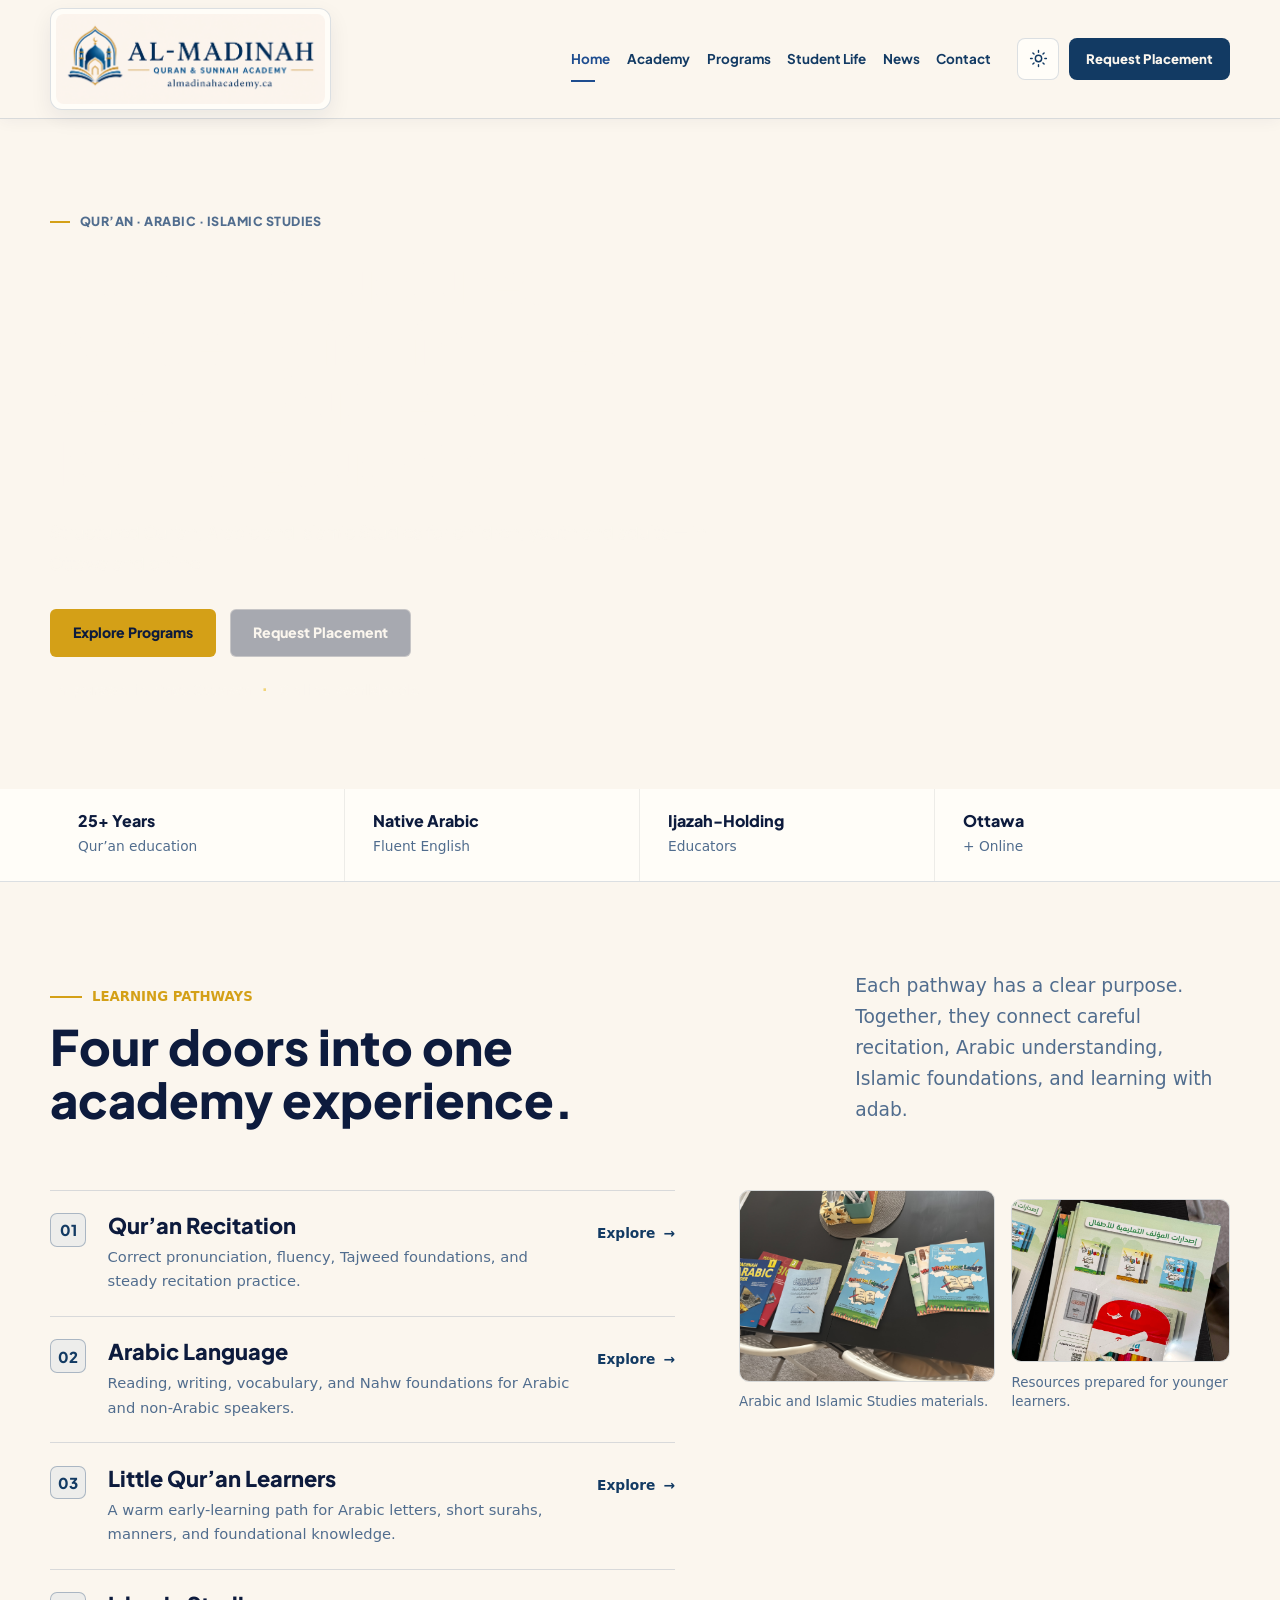
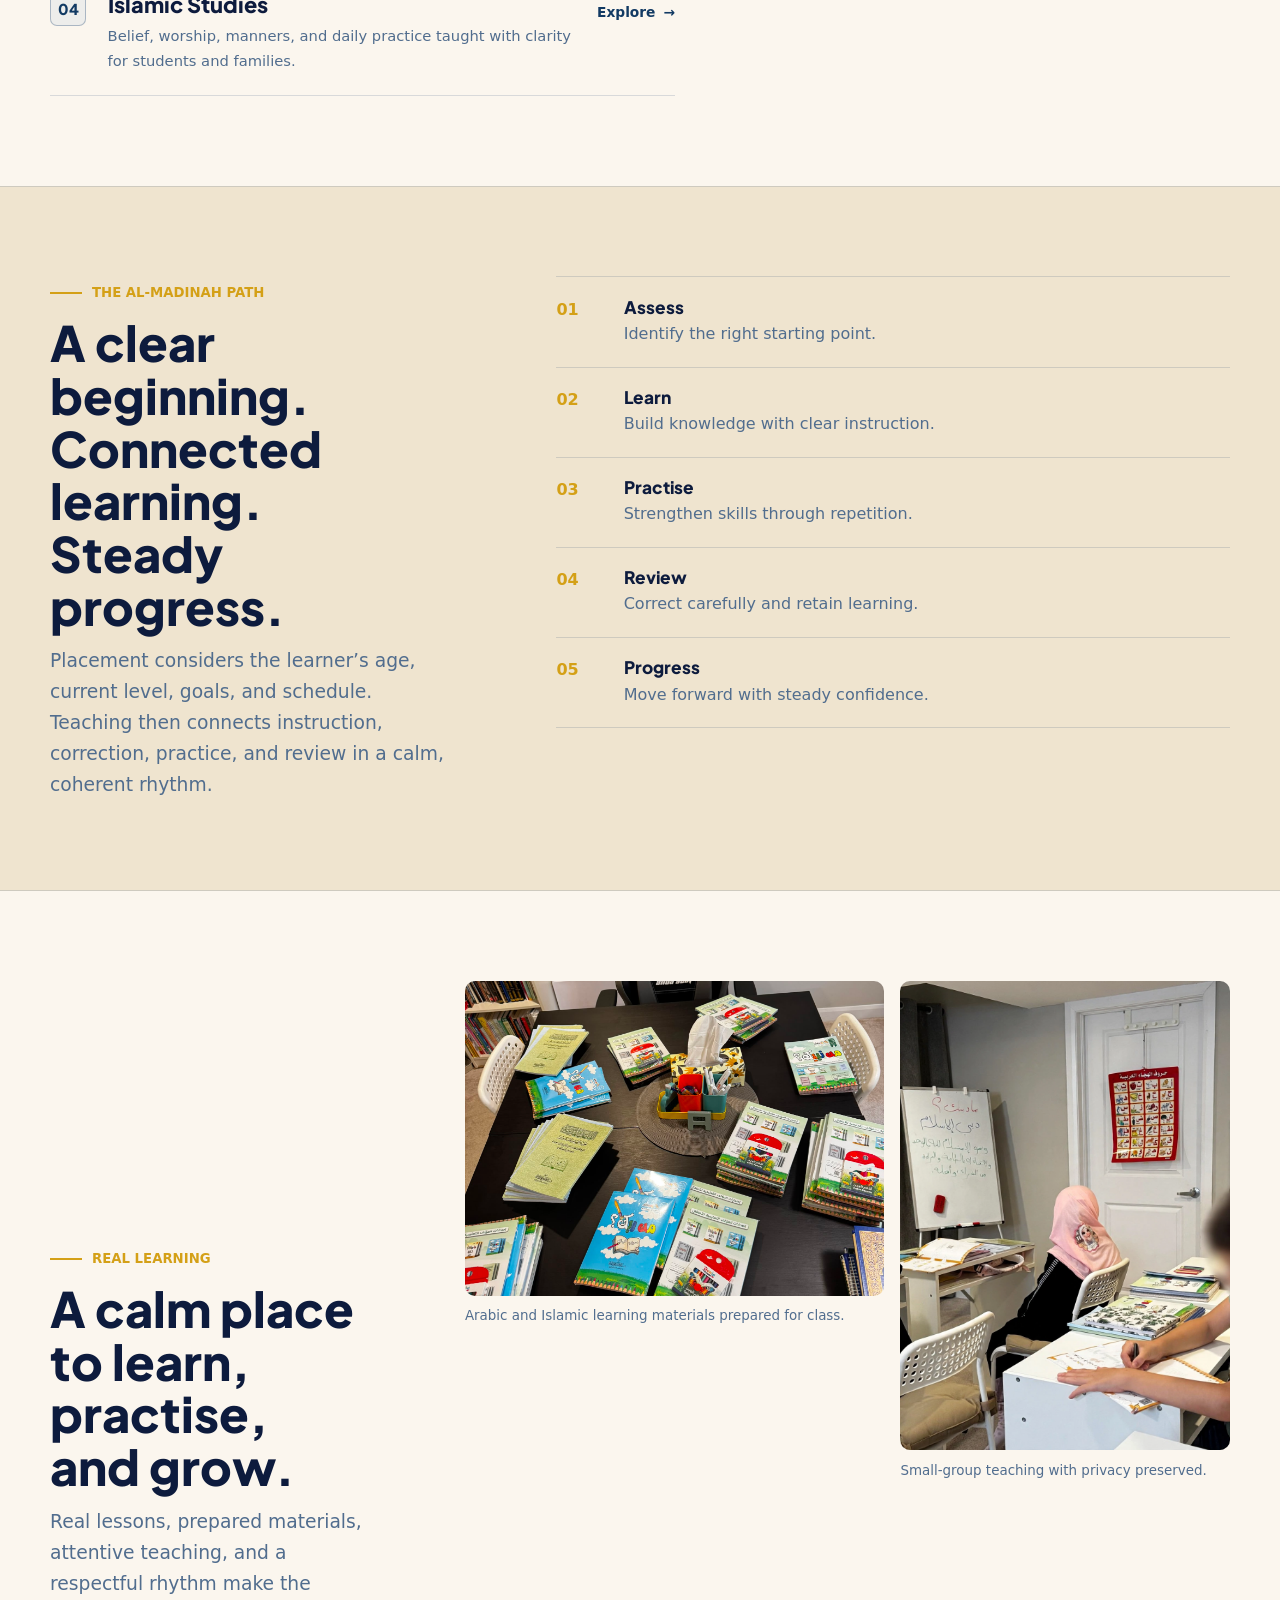
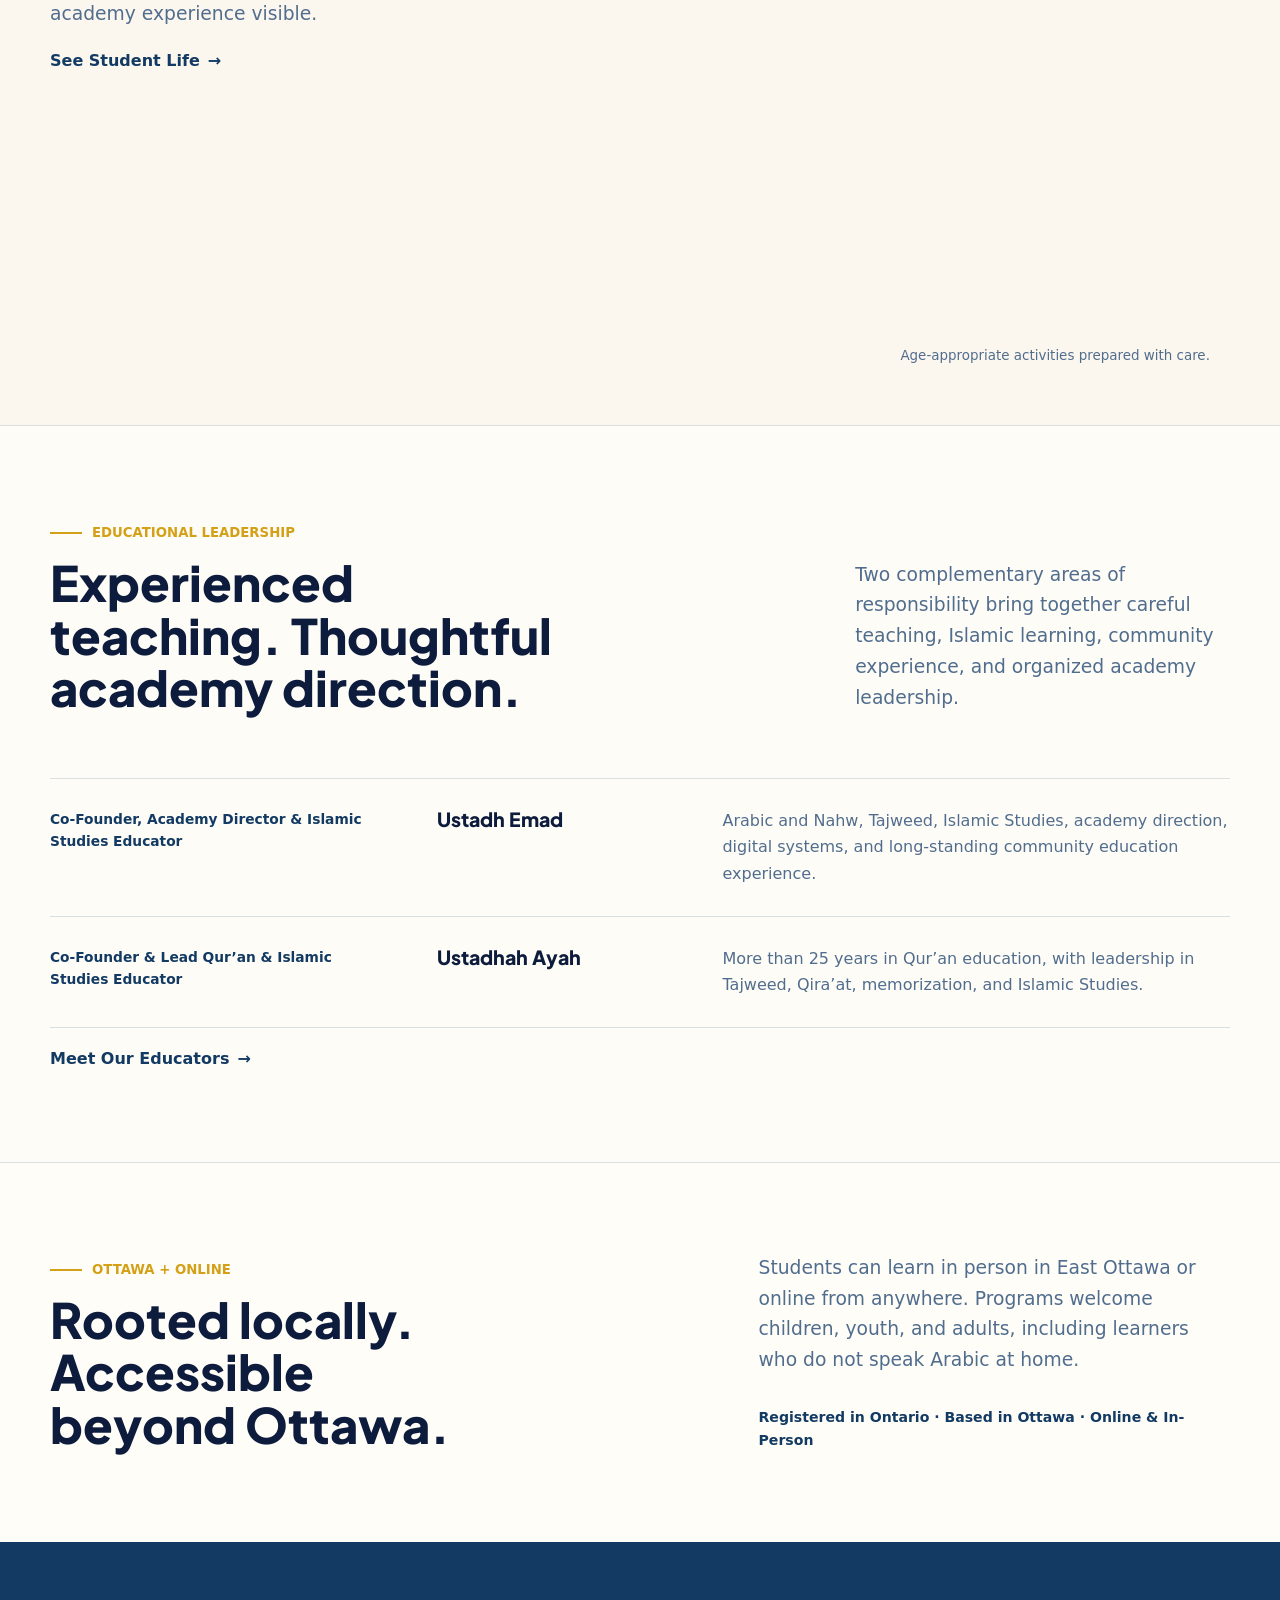
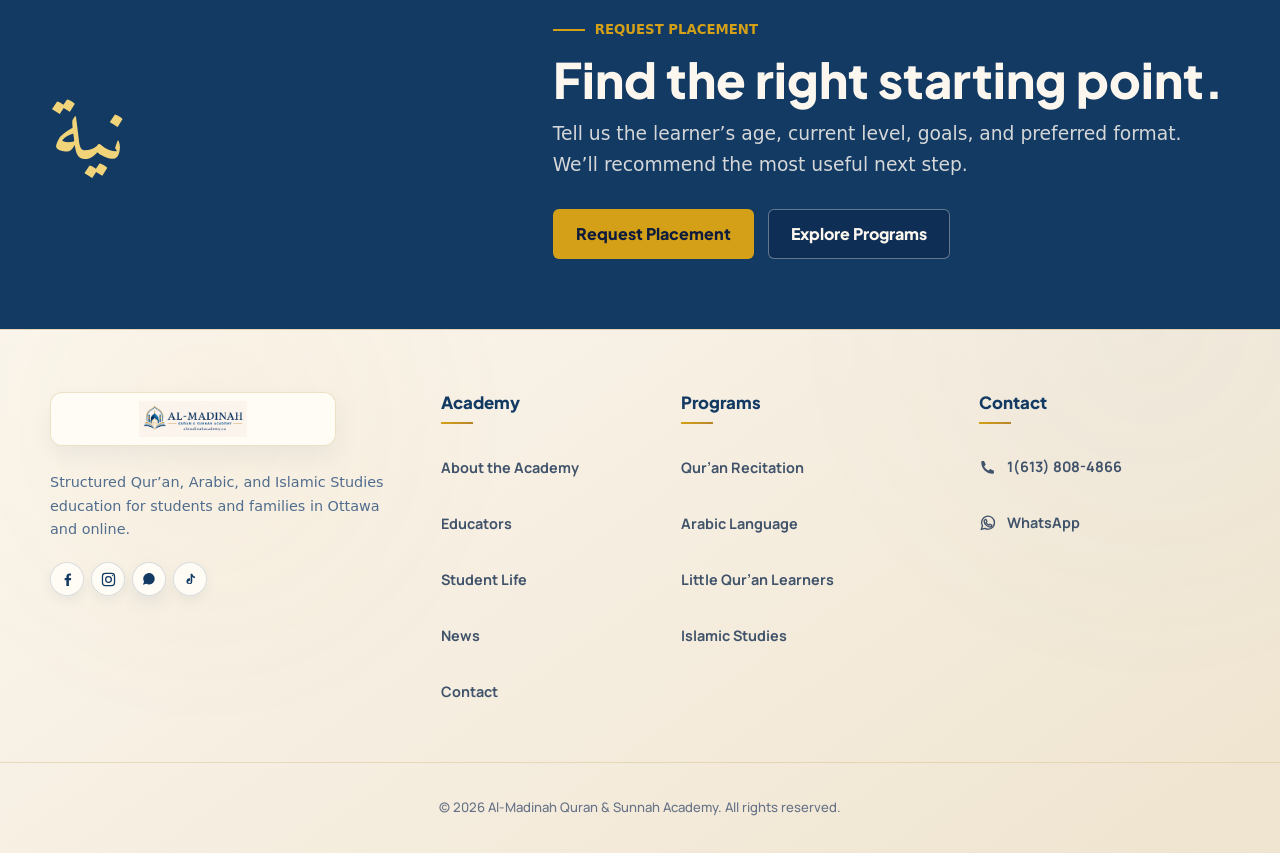
==== index.html @ cfcc38e6 "Restore live footer style with V4 content" ====
<!doctype html>
<html lang="en">
<head>
  <meta charset="UTF-8">
  <meta name="viewport" content="width=device-width, initial-scale=1.0">
  <title>Al-Madinah Quran and Sunnah Academy | Quran, Arabic &amp; Islamic Studies</title>
  <meta name="description" content="Structured Qur’an, Arabic, and Islamic Studies for children, youth, and adults in Ottawa and online.">
  <link rel="icon" type="image/png" href="assets/logos/favicon.png">
  <link rel="preconnect" href="https://fonts.googleapis.com">
  <link rel="preconnect" href="https://fonts.gstatic.com" crossorigin>
  <link href="https://fonts.googleapis.com/css2?family=Amiri:wght@400;700&amp;family=Manrope:wght@400;500;600;700;800&amp;family=Plus+Jakarta+Sans:wght@500;600;700;800&amp;display=swap" rel="stylesheet">
  <script src="assets/js/theme-init.js"></script>
  <link rel="stylesheet" href="assets/css/style.css">
  <link rel="stylesheet" href="assets/css/v4.css?v=20260912-2">
</head>
<body class="hybrid-v4 home-v4" data-page="home">
  <a class="skip-link" href="#main-content">Skip to content</a>
  <div id="site-header" data-include="partials/header.html"></div>
  <main id="main-content" tabindex="-1">
    <section class="hero v4-hero" style="--hero-image: url('../images/v4/homepage/students-in-class.jpeg')" aria-labelledby="home-title">
      <div class="container hero-content">
        <p class="eyebrow">Qur’an · Arabic · Islamic Studies</p>
        <h1 id="home-title">A calm, structured academy for families seeking authentic Islamic education.</h1>
        <p class="lead">Structured Qur’an, Arabic and Islamic Studies for children, youth and adults — in Ottawa and online.</p>
        <div class="button-row"><a class="btn btn-gold" href="programs.html">Explore Programs</a><a class="btn btn-hero-secondary" href="contact.html">Request Placement</a></div>
        <p class="hero-location">In-person in East Ottawa <span aria-hidden="true">·</span> Online worldwide</p>
      </div>
    </section>

    <section class="signal-strip v4-credibility" aria-label="Academy experience and access">
      <div class="container signal-grid">
        <div class="signal-item"><strong>25+ Years</strong><span>Qur’an education</span></div>
        <div class="signal-item"><strong>Native Arabic</strong><span>Fluent English</span></div>
        <div class="signal-item"><strong>Ijazah-Holding</strong><span>Educators</span></div>
        <div class="signal-item"><strong>Ottawa</strong><span>+ Online</span></div>
      </div>
    </section>

    <section class="section v4-programs" aria-labelledby="programs-title">
      <div class="container">
        <div class="v4-heading-split"><div><p class="eyebrow">Learning Pathways</p><h2 id="programs-title">Four doors into one academy experience.</h2></div><p class="lead">Each pathway has a clear purpose. Together, they connect careful recitation, Arabic understanding, Islamic foundations, and learning with adab.</p></div>
        <div class="v4-program-layout">
          <ol class="v4-program-list">
            <li><span class="v4-index">01</span><div><h3>Qur’an Recitation</h3><p>Correct pronunciation, fluency, Tajweed foundations, and steady recitation practice.</p></div><a class="btn-link" href="programs.html#recitation">Explore</a></li>
            <li><span class="v4-index">02</span><div><h3>Arabic Language</h3><p>Reading, writing, vocabulary, and Nahw foundations for Arabic and non-Arabic speakers.</p></div><a class="btn-link" href="programs.html#arabic">Explore</a></li>
            <li><span class="v4-index">03</span><div><h3>Little Qur’an Learners</h3><p>A warm early-learning path for Arabic letters, short surahs, manners, and foundational knowledge.</p></div><a class="btn-link" href="programs.html#kids">Explore</a></li>
            <li><span class="v4-index">04</span><div><h3>Islamic Studies</h3><p>Belief, worship, manners, and daily practice taught with clarity for students and families.</p></div><a class="btn-link" href="programs.html#islamic-studies">Explore</a></li>
          </ol>
          <div class="v4-program-visuals" aria-label="Academy learning materials">
            <figure><img src="assets/images/v4/homepage/arabic-islamic-books.jpg" alt="Arabic readers and Islamic Studies workbooks arranged on an academy table" width="3840" height="2160" loading="lazy" decoding="async"><figcaption>Arabic and Islamic Studies materials.</figcaption></figure>
            <figure><img src="assets/images/v4/homepage/kids-islamic-books1.jpeg" alt="Children’s Islamic books and colouring pencils prepared for class" width="1536" height="2048" loading="lazy" decoding="async"><figcaption>Resources prepared for younger learners.</figcaption></figure>
          </div>
        </div>
      </div>
    </section>

    <section class="section paper v4-path" aria-labelledby="path-title">
      <div class="container v4-path-layout">
        <div><p class="eyebrow">The Al-Madinah Path</p><h2 id="path-title">A clear beginning.<br>Connected learning.<br>Steady progress.</h2><p class="lead">Placement considers the learner’s age, current level, goals, and schedule. Teaching then connects instruction, correction, practice, and review in a calm, coherent rhythm.</p></div>
        <ol class="v4-path-steps">
          <li><span>01</span><div><h3>Assess</h3><p>Identify the right starting point.</p></div></li>
          <li><span>02</span><div><h3>Learn</h3><p>Build knowledge with clear instruction.</p></div></li>
          <li><span>03</span><div><h3>Practise</h3><p>Strengthen skills through repetition.</p></div></li>
          <li><span>04</span><div><h3>Review</h3><p>Correct carefully and retain learning.</p></div></li>
          <li><span>05</span><div><h3>Progress</h3><p>Move forward with steady confidence.</p></div></li>
        </ol>
      </div>
    </section>

    <section class="section v4-proof" aria-labelledby="proof-title">
      <div class="container v4-proof-layout">
        <div class="v4-proof-copy"><p class="eyebrow">Real Learning</p><h2 id="proof-title">A calm place to learn, practise, and grow.</h2><p class="lead">Real lessons, prepared materials, attentive teaching, and a respectful rhythm make the academy experience visible.</p><a class="btn-link" href="student-life.html">See Student Life</a></div>
        <div class="v4-proof-media">
          <figure class="v4-proof-primary"><img src="assets/images/v4/programs/kids-islamic-books.jpeg" alt="Children’s Arabic and Islamic learning materials arranged on a prepared academy table" width="1536" height="2048" loading="lazy" decoding="async"><figcaption>Arabic and Islamic learning materials prepared for class.</figcaption></figure>
          <figure><img src="assets/images/v4/homepage/small-group.webp" alt="A privacy-protected small group receiving classroom instruction" width="1792" height="1344" loading="lazy" decoding="async"><figcaption>Small-group teaching with privacy preserved.</figcaption></figure>
          <figure><img src="assets/images/v4/islamic-coloring-books.jpeg" alt="Children’s Islamic activity book and colouring materials prepared for class" width="1536" height="2048" loading="lazy" decoding="async"><figcaption>Age-appropriate activities prepared with care.</figcaption></figure>
        </div>
      </div>
    </section>

    <section class="section paper v4-leadership" aria-labelledby="leadership-title">
      <div class="container"><div class="v4-heading-split"><div><p class="eyebrow">Educational Leadership</p><h2 id="leadership-title">Experienced teaching. Thoughtful academy direction.</h2></div><p class="lead">Two complementary areas of responsibility bring together careful teaching, Islamic learning, community experience, and organized academy leadership.</p></div>
        <div class="v4-leader-list">
          <article><p class="v4-role">Co-Founder, Academy Director &amp; Islamic Studies Educator</p><h3>Ustadh Emad</h3><p>Arabic and Nahw, Tajweed, Islamic Studies, academy direction, digital systems, and long-standing community education experience.</p></article>
          <article><p class="v4-role">Co-Founder &amp; Lead Qur’an &amp; Islamic Studies Educator</p><h3>Ustadhah Ayah</h3><p>More than 25 years in Qur’an education, with leadership in Tajweed, Qira’at, memorization, and Islamic Studies.</p></article>
        </div><a class="btn-link" href="about.html#teachers">Meet Our Educators</a>
      </div>
    </section>

    <section class="section v4-access" aria-labelledby="access-title"><div class="container v4-access-layout"><div><p class="eyebrow">Ottawa + Online</p><h2 id="access-title">Rooted locally. Accessible beyond Ottawa.</h2></div><div><p class="lead">Students can learn in person in East Ottawa or online from anywhere. Programs welcome children, youth, and adults, including learners who do not speak Arabic at home.</p><p class="v4-institution">Registered in Ontario · Based in Ottawa · Online &amp; In-Person</p></div></div></section>

    <section class="section quote-band compact v4-final-cta" aria-labelledby="placement-title"><div class="container quote-inner"><div class="quote-mark" aria-hidden="true">نية</div><div><p class="eyebrow">Request Placement</p><h2 id="placement-title">Find the right starting point.</h2><p class="lead">Tell us the learner’s age, current level, goals, and preferred format. We’ll recommend the most useful next step.</p><div class="button-row"><a class="btn btn-gold" href="contact.html">Request Placement</a><a class="btn btn-hero-secondary" href="programs.html">Explore Programs</a></div></div></div></section>
  </main>
  <div id="site-footer" data-include="partials/footer.html"></div>
  <script src="assets/js/main.js?v=20260912-2"></script>
</body>
</html>
---- assets/css/style.css ----
:root {
  --main-navy: #123A63;
  --deep-navy: #0D1B3D;
  --royal-blue: #1E4D8F;
  --soft-blue: #6C8FB6;
  --pale-blue-gray: #D7DFE8;
  --warm-ivory: #FBF6EE;
  --surface-cream: #FFFDF8;
  --cream-text: #FBF6EE;
  --cream-muted: rgba(251, 246, 238, 0.82);
  --cream-soft: rgba(251, 246, 238, 0.68);
  --soft-sand: #EFE4CF;
  --ceremonial-gold: #D4A017;
  --antique-gold: #B8862B;
  --whatsapp-green: #25D366;
  --whatsapp-green-dark: #128C7E;
  --ink: #223044;
  --muted: #647080;
  --deep: var(--deep-navy);
  --madinah-blue: var(--main-navy);
  --blue-quiet: var(--pale-blue-gray);
  --teal: var(--soft-blue);
  --leaf: var(--antique-gold);
  --gold: var(--ceremonial-gold);
  --gold-soft: #F1D47A;
  --clay: var(--antique-gold);
  --ivory: var(--warm-ivory);
  --paper: #FFFDF8;
  --white: #FFFFFF;
  --line: rgba(18, 58, 99, 0.14);
  --warm-border: #E8E2D7;
  --container: 1180px;
  --radius: 8px;
  --media-radius: 10px;
  --shadow: 0 18px 45px rgba(18, 58, 99, 0.13);
  --shadow-small: 0 12px 28px rgba(18, 58, 99, 0.09);
}

* { box-sizing: border-box; }
html { scroll-behavior: smooth; }
body {
  margin: 0;
  color: var(--ink);
  background: var(--ivory);
  background-image:
    linear-gradient(rgba(18, 58, 99, 0.045) 1px, transparent 1px),
    linear-gradient(90deg, rgba(18, 58, 99, 0.045) 1px, transparent 1px),
    linear-gradient(180deg, var(--ivory), var(--paper));
  background-size: 38px 38px, 38px 38px, auto;
  font-family: Manrope, Inter, system-ui, -apple-system, BlinkMacSystemFont, "Segoe UI", sans-serif;
  line-height: 1.65;
  overflow-x: hidden;
}

body::before {
  content: "";
  position: fixed;
  inset: 0;
  pointer-events: none;
  background-image: repeating-linear-gradient(135deg, rgba(201, 154, 46, 0.06) 0 1px, transparent 1px 18px);
  opacity: 0.55;
  z-index: -1;
}

img { display: block; max-width: 100%; height: auto; }
a { color: inherit; text-decoration: none; }
button, input, select, textarea { font: inherit; }

.container { width: min(var(--container), calc(100% - 40px)); margin: 0 auto; }
.skip-link {
  position: absolute;
  left: -999px;
  top: 12px;
  z-index: 999;
  padding: 10px 14px;
  border-radius: var(--radius);
  background: var(--deep);
  color: var(--cream-text);
}
.skip-link:focus { left: 12px; }

.site-header {
  position: sticky;
  top: 0;
  z-index: 60;
  background: rgba(255, 253, 248, 0.92);
  backdrop-filter: blur(18px);
  border-bottom: 1px solid var(--line);
}
.header-inner { min-height: 104px; display: flex; align-items: center; justify-content: space-between; gap: 22px; }
.brand { display: inline-flex; align-items: center; flex: 0 0 auto; }
.brand img { width: 300px; max-height: 80px; object-fit: contain; }
.header-panel { display: flex; flex-direction: column; align-items: flex-end; gap: 11px; min-width: 0; }
.main-nav { display: flex; align-items: center; justify-content: flex-end; gap: 18px; flex-wrap: wrap; }
.main-nav a {
  position: relative;
  color: var(--madinah-blue);
  font-weight: 800;
  font-size: 0.92rem;
  padding: 8px 0;
}
.main-nav a::after {
  content: "";
  position: absolute;
  left: 0;
  right: 0;
  bottom: 0;
  height: 3px;
  transform: scaleX(0);
  transform-origin: left;
  background: var(--gold);
  transition: transform 0.22s ease;
}
.main-nav a:hover::after,
.main-nav a[aria-current="page"]::after { transform: scaleX(1); }
.header-actions { display: flex; align-items: center; justify-content: flex-end; gap: 9px; flex-wrap: wrap; }
.header-cta { min-height: 40px; padding: 0 17px; font-size: 0.86rem; box-shadow: 0 10px 24px rgba(18, 58, 99, 0.18); }
.menu-toggle {
  display: none;
  width: 46px;
  height: 46px;
  border: 0;
  border-radius: var(--radius);
  background: var(--deep);
  cursor: pointer;
}
.menu-toggle span { display: block; width: 24px; height: 2px; margin: 5px auto; background: var(--surface-cream); border-radius: 99px; }

.eyebrow {
  display: inline-flex;
  align-items: center;
  gap: 10px;
  margin: 0 0 12px;
  color: var(--gold);
  font-weight: 900;
  font-size: 0.83rem;
  text-transform: uppercase;
  letter-spacing: 0;
}
.eyebrow::before { content: ""; width: 32px; height: 2px; background: currentColor; }
h1, h2, h3 { margin: 0; color: var(--deep); line-height: 1.08; letter-spacing: 0; }
h1, .display-heading { font-family: "Plus Jakarta Sans", Manrope, system-ui, sans-serif; font-size: 4.7rem; font-weight: 800; line-height: 1.02; }
h2 { font-family: "Plus Jakarta Sans", Manrope, system-ui, sans-serif; font-size: 3.05rem; font-weight: 800; line-height: 1.08; }
h3 { font-family: "Plus Jakarta Sans", Manrope, system-ui, sans-serif; font-size: 1.22rem; font-weight: 800; line-height: 1.18; }
p { margin: 14px 0 0; }
.lead { font-size: 1.17rem; color: #4F5F72; max-width: 780px; }
.small { font-size: 0.9rem; color: var(--cream-soft); }
.section { padding: 86px 0; }
.section.compact { padding: 64px 0; }
.section.paper { background: rgba(255, 253, 248, 0.82); border-block: 1px solid rgba(23, 33, 48, 0.08); }
.section-heading { max-width: 800px; margin-bottom: 38px; }
.section-heading.center { text-align: center; margin-inline: auto; }
.section-heading.center .eyebrow { justify-content: center; }
.section-heading.center .eyebrow::after { content: ""; width: 32px; height: 2px; background: currentColor; }

.button-row { display: flex; flex-wrap: wrap; gap: 14px; align-items: center; margin-top: 28px; }
.btn {
  display: inline-flex;
  align-items: center;
  justify-content: center;
  gap: 10px;
  min-height: 50px;
  padding: 0 22px;
  border-radius: 999px;
  border: 1px solid transparent;
  font-weight: 900;
  transition: transform 0.22s ease, box-shadow 0.22s ease, background 0.22s ease;
}
.btn:hover { transform: translateY(-2px); }
.btn-primary { color: var(--cream-text); background: var(--madinah-blue); box-shadow: 0 14px 30px rgba(18, 58, 99, 0.25); }
.btn-primary:hover { background: var(--deep); }
.btn-secondary { color: var(--deep); background: var(--surface-cream); border-color: rgba(18, 58, 99, 0.22); box-shadow: var(--shadow-small); }
.btn-gold { color: var(--deep); background: linear-gradient(135deg, var(--gold-soft), var(--gold)); box-shadow: 0 14px 30px rgba(201, 154, 46, 0.24); }
.btn-link { color: var(--madinah-blue); font-weight: 900; display: inline-flex; align-items: center; gap: 8px; margin-top: 18px; }
.btn-link::after { content: "→"; }

.hero {
  position: relative;
  isolation: isolate;
  min-height: min(620px, calc(100svh - 130px));
  display: flex;
  align-items: center;
  padding: 56px 0 52px;
  overflow: hidden;
  color: var(--cream-text);
}
.hero::before {
  content: "";
  position: absolute;
  inset: 0;
  z-index: -2;
  background:
    linear-gradient(90deg, rgba(7, 26, 45, 0.91) 0%, rgba(7, 26, 45, 0.74) 48%, rgba(7, 26, 45, 0.26) 100%),
    var(--hero-image);
  background-size: cover;
  background-position: center;
  background-repeat: no-repeat;
}
.hero::after {
  content: "";
  position: absolute;
  inset: 0;
  z-index: -1;
  background-image: linear-gradient(135deg, rgba(251, 246, 238, 0.08) 0 1px, transparent 1px 28px);
}
.hero-content { max-width: 780px; }
.hero h1 { color: var(--cream-text); }
.hero .lead { color: rgba(251, 246, 238, 0.86); }
.hero-calligraphy {
  position: absolute;
  right: 6vw;
  bottom: 18px;
  color: rgba(242, 212, 124, 0.34);
  font-family: Amiri, Georgia, serif;
  font-size: 8.5rem;
  line-height: 1;
  pointer-events: none;
}
.hero-mini {
  display: flex;
  flex-wrap: wrap;
  gap: 10px;
  margin-top: 24px;
}
.hero-mini span {
  padding: 8px 12px;
  border: 1px solid rgba(251, 246, 238, 0.24);
  border-radius: 999px;
  color: rgba(251, 246, 238, 0.88);
  background: rgba(251, 246, 238, 0.08);
  font-weight: 800;
  font-size: 0.9rem;
}

.signal-strip { background: var(--paper); border-bottom: 1px solid rgba(23, 33, 48, 0.08); }
.signal-grid { display: grid; grid-template-columns: repeat(3, 1fr); gap: 0; }
.signal-item { padding: 28px; border-inline-end: 1px solid rgba(23, 33, 48, 0.08); }
.signal-item:last-child { border-inline-end: 0; }
.signal-item strong { display: block; color: var(--deep); font-family: "Plus Jakarta Sans", Manrope, system-ui, sans-serif; font-size: 1.12rem; font-weight: 800; line-height: 1.18; }
.signal-item span { display: block; color: var(--muted); margin-top: 4px; }

.page-hero {
  position: relative;
  isolation: isolate;
  min-height: 390px;
  display: flex;
  align-items: center;
  padding: 72px 0;
  overflow: hidden;
  color: var(--cream-text);
  background: var(--deep);
}
.page-hero::before {
  content: "";
  position: absolute;
  inset: 0;
  z-index: -2;
  background: linear-gradient(90deg, rgba(7, 26, 45, 0.92), rgba(7, 26, 45, 0.58)), var(--page-image);
  background-size: cover;
  background-position: center;
  background-repeat: no-repeat;
}
.page-hero::after {
  content: "";
  position: absolute;
  inset: 0;
  z-index: -1;
  background-image: repeating-linear-gradient(90deg, rgba(242, 212, 124, 0.08) 0 1px, transparent 1px 26px);
}
.page-hero h1 { color: var(--cream-text); max-width: 900px; }
.page-hero .lead { color: rgba(251, 246, 238, 0.86); }

.split { display: grid; grid-template-columns: 1fr 1fr; gap: 58px; align-items: center; }
.split.wide-left { grid-template-columns: 1.08fr 0.92fr; }
.split.wide-right { grid-template-columns: 0.92fr 1.08fr; }
.image-frame { position: relative; aspect-ratio: 4 / 3; }
.image-frame img { width: 100%; height: 100%; object-fit: cover; border-radius: var(--media-radius); box-shadow: var(--shadow); border: 1px solid rgba(23, 33, 48, 0.12); }
.image-frame::after {
  content: "";
  position: absolute;
  left: 18px;
  bottom: -18px;
  width: 72%;
  height: 18px;
  background: linear-gradient(90deg, var(--gold), var(--soft-blue), var(--clay));
  border-radius: 999px;
  box-shadow: var(--shadow-small);
}
.arch-note {
  position: absolute;
  right: 18px;
  bottom: 18px;
  max-width: 210px;
  padding: 16px;
  border-radius: var(--radius);
  background: rgba(7, 26, 45, 0.86);
  color: var(--cream-text);
  border: 1px solid rgba(242, 212, 124, 0.42);
  box-shadow: var(--shadow-small);
}
.arch-note strong { display: block; font-family: Amiri, Georgia, serif; font-size: 2rem; line-height: 1; color: var(--gold-soft); }
.arch-note span { display: block; margin-top: 6px; font-size: 0.9rem; color: rgba(251, 246, 238, 0.76); }

.card-grid { display: grid; grid-template-columns: repeat(3, 1fr); gap: 20px; }
.card-grid.four-grid { grid-template-columns: repeat(4, 1fr); }
.card, .program-card, .teacher-card, .contact-card, .form-card, .path-card, .family-note {
  border-radius: var(--radius);
  background: rgba(255, 253, 248, 0.9);
  border: 1px solid rgba(23, 33, 48, 0.10);
  box-shadow: var(--shadow-small);
}
.card { padding: 28px; min-height: 248px; transition: transform 0.22s ease, box-shadow 0.22s ease; }
.card:hover { transform: translateY(-5px); box-shadow: var(--shadow); }
.icon-badge {
  width: 54px;
  height: 54px;
  display: grid;
  place-items: center;
  border-radius: var(--radius);
  color: var(--deep);
  background: linear-gradient(135deg, rgba(242, 212, 124, 0.78), rgba(108, 143, 182, 0.18));
  font-family: Amiri, Georgia, serif;
  font-weight: 700;
  font-size: 1.35rem;
  margin-bottom: 18px;
}
.card p, .program-card p, .teacher-card p, .path-card p { color: #586679; }
.feature-list { display: grid; gap: 12px; margin-top: 24px; }
.feature-list div, .check-item {
  display: flex;
  gap: 12px;
  align-items: flex-start;
  padding: 13px 14px;
  border: 1px solid rgba(23, 33, 48, 0.09);
  border-radius: var(--radius);
  background: rgba(255, 253, 248, 0.66);
  color: var(--madinah-blue);
  font-weight: 800;
}
.check {
  flex: 0 0 auto;
  width: 24px;
  height: 24px;
  display: inline-grid;
  place-items: center;
  border-radius: 50%;
  background: var(--soft-blue);
  color: var(--cream-text);
  font-size: 0.85rem;
}

.pathway { display: grid; grid-template-columns: repeat(4, 1fr); gap: 18px; counter-reset: pathway; }
.path-card { position: relative; padding: 26px; overflow: hidden; }
.path-card::before {
  counter-increment: pathway;
  content: counter(pathway, decimal-leading-zero);
  display: block;
  color: var(--gold);
  font-family: "Plus Jakarta Sans", Manrope, system-ui, sans-serif;
  font-weight: 700;
  font-size: 1.35rem;
  margin-bottom: 10px;
}
.path-card::after {
  content: "";
  position: absolute;
  left: 0;
  right: 0;
  bottom: 0;
  height: 5px;
  background: linear-gradient(90deg, var(--madinah-blue), var(--soft-blue), var(--gold));
}

.program-menu { display: flex; flex-wrap: wrap; gap: 10px; margin-bottom: 32px; }
.program-menu a {
  padding: 9px 13px;
  border-radius: 999px;
  background: var(--surface-cream);
  border: 1px solid rgba(18, 58, 99, 0.16);
  color: var(--madinah-blue);
  font-weight: 900;
  box-shadow: 0 8px 18px rgba(7, 26, 45, 0.06);
}
.program-grid { display: grid; grid-template-columns: repeat(2, 1fr); gap: 22px; }
.program-card { padding: 30px; min-height: 310px; display: flex; flex-direction: column; align-items: flex-start; }
.program-card.featured { background: linear-gradient(145deg, var(--deep), var(--madinah-blue)); color: rgba(251, 246, 238, 0.84); }
.program-card.featured h3 { color: var(--cream-text); }
.program-card.featured p { color: rgba(251, 246, 238, 0.78); }
.program-card.featured .icon-badge { background: linear-gradient(135deg, var(--gold-soft), var(--gold)); }
.program-card .btn-link { margin-top: auto; }
.program-detail { border-top: 1px solid rgba(23, 33, 48, 0.10); padding-top: 46px; margin-top: 46px; }
.detail-grid { display: grid; grid-template-columns: 0.9fr 1.1fr; gap: 34px; align-items: start; }
.detail-panel { padding: 26px; border-radius: var(--radius); background: var(--surface-cream); border: 1px solid rgba(23, 33, 48, 0.10); box-shadow: var(--shadow-small); }
.detail-panel h3 { color: var(--madinah-blue); }
.outcome-grid { display: grid; grid-template-columns: repeat(2, 1fr); gap: 12px; }

.teacher-grid { display: grid; grid-template-columns: repeat(2, 1fr); gap: 22px; }
.teacher-card { padding: 30px; }
.avatar-mark { width: 72px; height: 72px; display: grid; place-items: center; border-radius: var(--radius); background: var(--blue-quiet); margin-bottom: 18px; }
.avatar-mark img { width: 52px; height: 52px; object-fit: contain; }
.badges { display: flex; flex-wrap: wrap; gap: 8px; margin-top: 16px; }
.badges span { padding: 7px 10px; border-radius: 999px; background: rgba(108, 143, 182, 0.16); color: var(--soft-blue); font-weight: 900; font-size: 0.8rem; }

.quote-band { position: relative; overflow: hidden; background: var(--deep); color: var(--cream-muted); }
.quote-band::before { content: ""; position: absolute; inset: 0; background-image: linear-gradient(45deg, rgba(242, 212, 124, 0.08) 25%, transparent 25% 50%, rgba(242, 212, 124, 0.08) 50% 75%, transparent 75%); background-size: 46px 46px; }
.quote-inner { position: relative; display: grid; grid-template-columns: 0.8fr 1.2fr; gap: 42px; align-items: center; }
.quote-band h2, .quote-band h3 { color: var(--cream-text); }
.quote-band .lead { color: rgba(251, 246, 238, 0.78); }
.quote-mark { color: var(--gold-soft); font-family: Amiri, Georgia, serif; font-size: 6rem; line-height: 0.7; }

.gallery-grid { display: grid; grid-template-columns: repeat(4, 1fr); grid-auto-rows: 250px; gap: 14px; }
.gallery-item { position: relative; overflow: hidden; min-height: 0; border-radius: var(--media-radius); background: var(--blue-quiet); box-shadow: var(--shadow-small); }
.gallery-item.wide { grid-column: span 2; }
.gallery-item.tall { grid-row: span 2; }
.gallery-item img { width: 100%; height: 100%; object-fit: cover; transition: transform 0.5s ease; }
.gallery-item:hover img { transform: scale(1.04); }
.gallery-caption { position: absolute; left: 10px; right: 10px; bottom: 10px; padding: 10px 12px; border-radius: var(--radius); background: rgba(7, 26, 45, 0.76); color: var(--cream-text); font-weight: 800; }
.rhythm-grid { display: grid; grid-template-columns: repeat(5, 1fr); gap: 12px; }
.rhythm-step { padding: 20px; border-radius: var(--radius); border: 1px solid rgba(23, 33, 48, 0.10); background: var(--surface-cream); box-shadow: var(--shadow-small); }
.rhythm-step strong { display: block; color: var(--gold); font-family: "Plus Jakarta Sans", Manrope, system-ui, sans-serif; font-size: 1.2rem; }

.contact-grid { display: grid; grid-template-columns: 0.86fr 1.14fr; gap: 28px; align-items: start; }
.contact-card, .form-card { padding: 32px; }
.contact-methods { display: grid; gap: 12px; margin-top: 24px; }
.contact-methods a, .contact-methods div {
  display: flex;
  align-items: center;
  flex-wrap: wrap;
  gap: 12px;
  min-height: 54px;
  padding: 14px;
  border-radius: var(--radius);
  background: rgba(18, 58, 99, 0.06);
  color: var(--madinah-blue);
  font-weight: 900;
  overflow-wrap: anywhere;
}
.contact-methods span {
  flex: 0 0 auto;
  min-width: 78px;
  color: var(--soft-blue);
  font-size: 0.8rem;
  text-transform: uppercase;
  font-weight: 900;
}
.contact-subtitle { margin-top: 28px; }
.center-actions { justify-content: center; }
.form-grid { display: grid; grid-template-columns: 1fr 1fr; gap: 16px; margin-top: 20px; }
.form-field.full { grid-column: 1 / -1; }
label { display: block; margin-bottom: 7px; color: var(--deep); font-weight: 900; }
input, select, textarea {
  width: 100%;
  border: 1px solid rgba(18, 58, 99, 0.22);
  background: rgba(255, 253, 248, 0.94);
  border-radius: var(--radius);
  padding: 13px 14px;
  color: var(--ink);
  outline: none;
}
textarea { min-height: 138px; resize: vertical; }
input:focus, select:focus, textarea:focus { border-color: var(--soft-blue); box-shadow: 0 0 0 4px rgba(212, 160, 23, 0.16); }
.form-card .btn { margin-top: 18px; }
.faq-grid { display: grid; grid-template-columns: repeat(3, 1fr); gap: 18px; }
.faq-item { padding: 24px; border-radius: var(--radius); background: var(--surface-cream); border: 1px solid rgba(23, 33, 48, 0.10); box-shadow: var(--shadow-small); }

.social-links { display: flex; gap: 7px; align-items: center; flex-wrap: wrap; margin-top: 0; }
.footer-brand .social-links { margin-top: 20px; }
.contact-card .social-links { margin-top: 18px; }

.site-footer {
  position: relative;
  overflow: hidden;
  padding: 62px 0 0;
  background: linear-gradient(145deg, var(--warm-ivory), var(--soft-sand));
  color: var(--ink);
  border-top: 1px solid rgba(184, 134, 43, 0.22);
}
.site-footer::before {
  content: "";
  position: absolute;
  inset: 0;
  opacity: 0.20;
  background-image:
    linear-gradient(135deg, rgba(184, 134, 43, 0.18) 0 1px, transparent 1px 26px),
    radial-gradient(circle at 16% 18%, rgba(212, 160, 23, 0.18), transparent 28%),
    radial-gradient(circle at 90% 0%, rgba(108, 143, 182, 0.18), transparent 30%);
}
.footer-grid { position: relative; display: grid; grid-template-columns: 1.35fr 0.78fr 1fr 0.95fr; gap: 34px; align-items: start; }
.footer-brand img { width: 286px; max-width: 100%; padding: 8px 10px; border-radius: var(--radius); background: rgba(255, 253, 248, 0.90); border: 1px solid rgba(184, 134, 43, 0.24); box-shadow: 0 10px 22px rgba(18, 58, 99, 0.06); }
.site-footer h3 { color: var(--main-navy); font-size: 1.05rem; text-transform: none; letter-spacing: 0; margin-bottom: 16px; font-family: "Plus Jakarta Sans", Manrope, system-ui, sans-serif; font-weight: 800; }
.site-footer h3::after { content: ""; display: block; width: 32px; height: 2px; margin-top: 9px; background: linear-gradient(90deg, var(--ceremonial-gold), var(--antique-gold)); }
.site-footer a { display: block; margin: 9px 0; color: #40536A; font-weight: 700; }
.site-footer a:hover { color: var(--royal-blue); }
.footer-bottom { position: relative; margin-top: 42px; padding: 20px; border-top: 1px solid rgba(184, 134, 43, 0.20); text-align: center; }
.footer-bottom p { margin: 0; color: #667287; }

.reveal { opacity: 0; transform: translateY(18px); transition: opacity 0.6s ease, transform 0.6s ease; }
.reveal.is-visible { opacity: 1; transform: translateY(0); }

@media (max-width: 1180px) {
  .main-nav { gap: 14px; }
}

@media (max-width: 1080px) {
  .split, .split.wide-left, .split.wide-right, .contact-grid, .quote-inner, .detail-grid { grid-template-columns: 1fr; }
  .card-grid, .card-grid.four-grid, .program-grid, .teacher-grid, .faq-grid { grid-template-columns: repeat(2, 1fr); }
  .pathway { grid-template-columns: repeat(2, 1fr); }
  .rhythm-grid { grid-template-columns: repeat(3, 1fr); }
  .gallery-grid { grid-template-columns: repeat(2, 1fr); }
  .footer-grid { grid-template-columns: 1fr 1fr; }
}

@media (max-width: 840px) {
  .header-inner { min-height: 76px; }
  .brand img { width: 222px; max-height: 66px; }
  .menu-toggle { display: block; order: 3; }
  .header-panel {
    position: absolute;
    left: 20px;
    right: 20px;
    top: 76px;
    align-items: stretch;
    gap: 12px;
    padding: 14px;
    border-radius: var(--radius);
    background: rgba(255, 253, 248, 0.98);
    border: 1px solid var(--line);
    box-shadow: var(--shadow);
    opacity: 0;
    transform: translateY(-10px);
    pointer-events: none;
    transition: opacity 0.22s ease, transform 0.22s ease;
  }
  .site-header.nav-open .header-panel { opacity: 1; transform: translateY(0); pointer-events: auto; }
  .main-nav { display: grid; grid-template-columns: 1fr; gap: 0; justify-content: stretch; }
  .main-nav a { padding: 12px 4px; }
  .header-actions { justify-content: stretch; gap: 10px; padding-top: 10px; border-top: 1px solid rgba(18, 58, 99, 0.10); }
  .header-cta { flex: 1 1 145px; }
  .hero { min-height: min(560px, calc(100svh - 118px)); padding: 46px 0 42px; }
  .hero-calligraphy { display: none; }
  .lead { font-size: 1.06rem; }
  .section { padding: 66px 0; }
  .section.compact { padding: 50px 0; }
  .signal-grid, .card-grid, .card-grid.four-grid, .program-grid, .teacher-grid, .pathway, .rhythm-grid, .faq-grid, .form-grid, .footer-grid, .outcome-grid { grid-template-columns: 1fr; }
  .signal-item { border-inline-end: 0; border-bottom: 1px solid rgba(23, 33, 48, 0.08); }
  .signal-item:last-child { border-bottom: 0; }
  .gallery-grid { grid-template-columns: 1fr; }
  .gallery-item.wide { grid-column: auto; }
  .gallery-item,
  .gallery-item.wide { aspect-ratio: 4 / 3; }
  .gallery-item.tall { grid-row: auto; aspect-ratio: 3 / 4; }
  .gallery-grid { grid-auto-rows: auto; }
  .arch-note { position: static; margin-top: 14px; max-width: none; }
  .image-frame::after { left: 0; width: 100%; }
}

@media (max-width: 560px) {
  .container { width: min(var(--container), calc(100% - 28px)); }
  .brand img { width: 196px; max-height: 60px; }
  .header-panel { left: 14px; right: 14px; }
  .header-actions { display: grid; grid-template-columns: 1fr; }
  .header-cta { width: 100%; }
  .button-row { flex-direction: column; align-items: stretch; }
  .btn { width: 100%; }
  .hero-mini span { width: 100%; text-align: center; }
  .page-hero { min-height: 330px; padding: 58px 0; }
  .image-frame { aspect-ratio: 4 / 3; }
  .contact-card, .form-card, .program-card, .teacher-card { padding: 24px; }
}

@media (prefers-reduced-motion: reduce) {
  html { scroll-behavior: auto; }
  *, *::before, *::after { animation: none !important; transition: none !important; }
}

/* Final Al-Madinah brand polish */
body {
  background-color: var(--warm-ivory);
  background-image:
    linear-gradient(rgba(18, 58, 99, 0.035) 1px, transparent 1px),
    linear-gradient(90deg, rgba(18, 58, 99, 0.035) 1px, transparent 1px),
    linear-gradient(180deg, var(--warm-ivory), var(--paper) 45%, var(--soft-sand));
}
body::before {
  background-image: repeating-linear-gradient(135deg, rgba(212, 160, 23, 0.055) 0 1px, transparent 1px 22px);
}
:focus-visible {
  outline: 3px solid rgba(212, 160, 23, 0.52);
  outline-offset: 3px;
}
.site-header {
  background: rgba(251, 246, 238, 0.93);
  border-bottom-color: rgba(18, 58, 99, 0.12);
}
.main-nav a:hover { color: var(--royal-blue); }
.main-nav a::after { background: linear-gradient(90deg, var(--ceremonial-gold), var(--antique-gold)); }
.btn { letter-spacing: 0; }
.btn-primary {
  color: var(--warm-ivory);
  background: linear-gradient(135deg, var(--main-navy), var(--royal-blue));
  box-shadow: 0 14px 30px rgba(18, 58, 99, 0.22);
}
.btn-primary:hover { background: linear-gradient(135deg, var(--royal-blue), var(--main-navy)); }
.btn-secondary {
  color: var(--main-navy);
  background: rgba(255, 253, 248, 0.88);
  border-color: rgba(18, 58, 99, 0.20);
}
.btn-secondary:hover {
  background: var(--soft-sand);
  border-color: rgba(184, 134, 43, 0.35);
}
.btn-gold {
  color: var(--deep-navy);
  background: linear-gradient(135deg, #F1D47A, var(--ceremonial-gold));
  box-shadow: 0 14px 28px rgba(184, 134, 43, 0.22);
}
.card, .program-card, .teacher-card, .contact-card, .form-card, .path-card, .family-note, .faq-item, .detail-panel, .rhythm-step {
  background: rgba(255, 253, 248, 0.90);
  border-color: rgba(18, 58, 99, 0.11);
  box-shadow: 0 14px 32px rgba(18, 58, 99, 0.08);
}
.card:hover, .program-card:hover, .teacher-card:hover, .path-card:hover {
  box-shadow: 0 22px 48px rgba(18, 58, 99, 0.13);
}
.icon-badge {
  background: linear-gradient(135deg, rgba(212, 160, 23, 0.22), rgba(108, 143, 182, 0.16));
  color: var(--main-navy);
}
.check {
  background: var(--main-navy);
  color: var(--warm-ivory);
}
.badges span {
  background: rgba(108, 143, 182, 0.16);
  color: var(--main-navy);
}
.image-frame::after,
.path-card::after {
  background: linear-gradient(90deg, var(--ceremonial-gold), var(--soft-blue), var(--antique-gold));
}
.page-hero::after {
  background-image: repeating-linear-gradient(90deg, rgba(212, 160, 23, 0.10) 0 1px, transparent 1px 28px);
}
.quote-band {
  background: linear-gradient(135deg, var(--main-navy), var(--deep-navy));
}
.contact-methods a, .contact-methods div {
  background: rgba(239, 228, 207, 0.48);
  border: 1px solid rgba(184, 134, 43, 0.18);
}
.contact-methods span { color: var(--antique-gold); }
input, select, textarea {
  background: rgba(255, 253, 248, 0.96);
  border-color: rgba(18, 58, 99, 0.20);
}
input:focus, select:focus, textarea:focus {
  border-color: var(--ceremonial-gold);
  box-shadow: 0 0 0 4px rgba(212, 160, 23, 0.16);
}
.form-field.is-invalid input,
.form-field.is-invalid select,
.form-field.is-invalid textarea {
  border-color: #B54747;
  box-shadow: 0 0 0 4px rgba(181, 71, 71, 0.10);
}
.form-status {
  margin: 18px 0 0;
  padding: 14px 16px;
  border-radius: var(--radius);
  border: 1px solid rgba(18, 58, 99, 0.14);
  background: rgba(215, 223, 232, 0.42);
  color: var(--main-navy);
  font-weight: 800;
}
.form-status.success {
  border-color: rgba(212, 160, 23, 0.38);
  background: rgba(212, 160, 23, 0.12);
  color: #5E4710;
}
.form-status.error {
  border-color: rgba(181, 71, 71, 0.34);
  background: rgba(181, 71, 71, 0.10);
  color: #7C2E2E;
}
.site-footer .small { color: #667287; }
@media (max-width: 1080px) {
  h1, .display-heading { font-size: 3.55rem; }
  h2 { font-size: 2.55rem; }
}
@media (max-width: 840px) {
  h1, .display-heading { font-size: 2.95rem; }
  h2 { font-size: 2.2rem; }
}
@media (max-width: 560px) {
  h1, .display-heading { font-size: 2.55rem; }
  h2 { font-size: 1.95rem; }
}

/* Header/footer premium warmth pass */
.site-header {
  background: rgba(251, 246, 238, 0.92);
  border-bottom: 1px solid rgba(184, 134, 43, 0.20);
  box-shadow: 0 10px 30px rgba(13, 27, 61, 0.06);
}
.header-inner {
  min-height: 94px;
  gap: 20px;
}
.brand {
  display: inline-flex;
  align-items: center;
  justify-content: center;
  flex: 0 0 auto;
  padding: 7px 10px;
  border-radius: var(--radius);
  background-color: rgba(255, 253, 248, 0.95);
  background-image: linear-gradient(180deg, rgba(255, 253, 248, 0.95), rgba(251, 246, 238, 0.88));
  border: 1px solid rgba(184, 134, 43, 0.24);
  box-shadow: 0 10px 22px rgba(18, 58, 99, 0.08), inset 0 1px 0 rgba(255, 253, 248, 0.76);
  transition: transform 0.2s ease, border-color 0.2s ease, box-shadow 0.2s ease, background 0.2s ease;
}
.brand:hover,
.brand:focus-visible {
  transform: translateY(-1px);
  background-color: var(--surface-cream);
  background-image: linear-gradient(180deg, var(--surface-cream), var(--warm-ivory));
  border-color: rgba(184, 134, 43, 0.42);
  box-shadow: 0 14px 28px rgba(18, 58, 99, 0.11), 0 0 0 3px rgba(212, 160, 23, 0.10);
}
.brand img {
  width: clamp(238px, 22vw, 286px);
  max-height: 62px;
  object-fit: contain;
}
.header-panel { gap: 10px; }
.header-actions {
  align-items: center;
  gap: 10px;
}
.header-cta { order: 3; }
.btn-secondary,
.signal-strip,
.detail-panel,
.rhythm-step,
.faq-item {
  background: var(--surface-cream);
}
.card,
.program-card,
.teacher-card,
.contact-card,
.form-card,
.path-card,
.family-note,
.faq-item,
.detail-panel,
.rhythm-step {
  background: rgba(255, 253, 248, 0.92);
  border-color: rgba(18, 58, 99, 0.11);
}
.feature-list div,
.check-item,
input,
select,
textarea {
  background: rgba(255, 253, 248, 0.94);
}
.hero,
.page-hero,
.quote-band,
.program-card.featured,
.arch-note,
.gallery-caption {
  color: var(--cream-muted);
}
.hero h1,
.page-hero h1,
.quote-band h2,
.quote-band h3,
.program-card.featured h3 {
  color: var(--cream-text);
}
.hero .lead,
.page-hero .lead,
.quote-band .lead,
.program-card.featured p,
.arch-note span {
  color: var(--cream-muted);
}
.hero-mini span {
  color: rgba(251, 246, 238, 0.88);
  background: rgba(251, 246, 238, 0.08);
  border-color: rgba(251, 246, 238, 0.24);
}
.social-links a {
  width: 34px;
  height: 34px;
  display: inline-grid;
  place-items: center;
  padding: 0;
  margin: 0;
  line-height: 1;
  border-radius: 50%;
  background: rgba(255, 253, 248, 0.90);
  color: var(--main-navy);
  border: 1px solid rgba(18, 58, 99, 0.16);
  box-shadow: 0 8px 18px rgba(18, 58, 99, 0.08);
}
.social-links a:hover {
  transform: translateY(-1px);
  background: linear-gradient(135deg, #F8E6A8, var(--ceremonial-gold));
  color: var(--deep-navy);
  border-color: rgba(184, 134, 43, 0.52);
  box-shadow: 0 12px 24px rgba(184, 134, 43, 0.18);
}
.social-links svg {
  width: 16px;
  height: 16px;
  display: block;
  fill: currentColor;
  stroke: none;
}
.menu-toggle {
  background: var(--main-navy);
  border: 1px solid rgba(184, 134, 43, 0.32);
  box-shadow: 0 10px 22px rgba(18, 58, 99, 0.12);
}
.menu-toggle span { background: var(--cream-text); }

@media (max-width: 1180px) {
  .brand img { width: clamp(220px, 25vw, 268px); max-height: 58px; }
}

@media (max-width: 840px) {
  .header-inner { min-height: 82px; }
  .brand { padding: 6px 8px; }
  .brand img { width: clamp(190px, 52vw, 218px); max-height: 50px; }
  .header-panel {
    top: 82px;
    background: rgba(251, 246, 238, 0.98);
    border-color: rgba(184, 134, 43, 0.24);
  }
  .header-actions {
    display: grid;
    grid-template-columns: 1fr 1fr;
    gap: 10px;
  }
  .header-cta {
    order: 1;
    grid-column: 1 / -1;
    width: 100%;
  }
}

@media (max-width: 560px) {
  .header-inner { min-height: 76px; }
  .brand { padding: 5px 7px; }
  .brand img { width: clamp(168px, 52vw, 190px); max-height: 46px; }
  .header-panel { top: 76px; }
  .header-actions { grid-template-columns: 1fr; }
  .header-cta { order: 1; }
}

/* Maintenance systems: forms and posts */
.visually-hidden {
  position: absolute !important;
  width: 1px !important;
  height: 1px !important;
  padding: 0 !important;
  margin: -1px !important;
  overflow: hidden !important;
  clip: rect(0 0 0 0) !important;
  white-space: nowrap !important;
  border: 0 !important;
}
.field-error {
  margin: 7px 0 0;
  color: #8A3434;
  font-size: 0.9rem;
  font-weight: 800;
  line-height: 1.35;
}
.field-error[hidden],
.form-status[hidden] { display: none; }
.form-field.is-invalid label { color: #7C2E2E; }
button[aria-busy="true"] { cursor: progress; }

.narrow-content { max-width: 820px; }
.three-grid { grid-template-columns: repeat(3, 1fr); }
.posts-layout { display: grid; gap: 22px; }
.post-filters {
  display: flex;
  flex-wrap: wrap;
  justify-content: center;
  gap: 10px;
  margin: 0 0 26px;
}
.post-filter {
  min-height: 38px;
  padding: 0 15px;
  border-radius: 999px;
  border: 1px solid rgba(18, 58, 99, 0.16);
  background: rgba(255, 253, 248, 0.90);
  color: var(--main-navy);
  font-weight: 900;
  cursor: pointer;
  transition: transform 0.2s ease, background 0.2s ease, border-color 0.2s ease, color 0.2s ease;
}
.post-filter:hover,
.post-filter[aria-pressed="true"] {
  transform: translateY(-1px);
  background: linear-gradient(135deg, #F8E6A8, var(--ceremonial-gold));
  border-color: rgba(184, 134, 43, 0.48);
  color: var(--deep-navy);
}
.post-grid {
  display: grid;
  grid-template-columns: repeat(3, 1fr);
  gap: 20px;
}
.post-card {
  overflow: hidden;
  border-radius: var(--radius);
  background: rgba(255, 253, 248, 0.92);
  border: 1px solid rgba(18, 58, 99, 0.11);
  box-shadow: 0 14px 32px rgba(18, 58, 99, 0.08);
}
.post-card-featured {
  display: grid;
  grid-template-columns: 0.95fr 1.05fr;
  align-items: stretch;
  min-height: 320px;
}
.post-card-image {
  display: block;
  aspect-ratio: 4 / 3;
  overflow: hidden;
  background: var(--soft-sand);
}
.post-card-image img {
  width: 100%;
  height: 100%;
  object-fit: cover;
}
.post-card-featured .post-card-image { aspect-ratio: 16 / 10; }
.post-card-body { padding: 24px; }
.post-card h2,
.post-card h3 {
  margin-top: 12px;
  margin-bottom: 10px;
  font-size: clamp(1.35rem, 2vw, 1.85rem);
}
.post-card h2 a,
.post-card h3 a { color: var(--deep-navy); }
.post-card h2 a:hover,
.post-card h3 a:hover { color: var(--royal-blue); }
.post-meta {
  display: flex;
  flex-wrap: wrap;
  align-items: center;
  gap: 10px;
  color: #637087;
  font-size: 0.9rem;
  font-weight: 800;
}
.post-category {
  display: inline-flex;
  align-items: center;
  min-height: 28px;
  padding: 0 10px;
  border-radius: 999px;
  background: rgba(212, 160, 23, 0.14);
  color: var(--antique-gold);
  border: 1px solid rgba(184, 134, 43, 0.22);
}
.post-excerpt { color: #586679; }
.empty-state {
  padding: 28px;
  border-radius: var(--radius);
  background: rgba(255, 253, 248, 0.92);
  border: 1px solid rgba(18, 58, 99, 0.11);
  box-shadow: 0 14px 32px rgba(18, 58, 99, 0.08);
  text-align: center;
}
.post-detail-wrap {
  display: grid;
  grid-template-columns: minmax(0, 1fr) 320px;
  gap: 30px;
  align-items: start;
}
.post-detail,
.related-posts {
  min-width: 0;
}
.post-content {
  padding: 32px;
  border-radius: var(--radius);
  background: rgba(255, 253, 248, 0.92);
  border: 1px solid rgba(18, 58, 99, 0.11);
  box-shadow: 0 14px 32px rgba(18, 58, 99, 0.08);
}
.post-content p,
.post-content li {
  color: #4E5F75;
  font-size: 1.05rem;
}
.post-content p { margin: 18px 0; }
.post-content h2 { margin-top: 30px; }
.post-hero-image {
  margin: 22px 0 26px;
  aspect-ratio: 16 / 9;
  border-radius: var(--media-radius);
  overflow: hidden;
  border: 1px solid rgba(18, 58, 99, 0.12);
  box-shadow: var(--shadow-small);
}
.post-hero-image img {
  width: 100%;
  height: 100%;
  object-fit: cover;
}
.post-tags {
  display: flex;
  flex-wrap: wrap;
  gap: 9px;
  margin-top: 26px;
}
.post-tags span {
  padding: 7px 10px;
  border-radius: 999px;
  background: rgba(108, 143, 182, 0.14);
  color: var(--main-navy);
  font-size: 0.9rem;
  font-weight: 900;
}
.related-posts {
  display: grid;
  gap: 16px;
}
.related-posts h2 {
  font-size: 1.55rem;
  margin: 0;
}
.related-posts .post-card-body { padding: 18px; }
.related-posts .post-card-image { aspect-ratio: 16 / 9; }
.related-posts .post-card h2 {
  font-size: 1.15rem;
}

@media (max-width: 1080px) {
  .post-grid { grid-template-columns: repeat(2, 1fr); }
  .post-detail-wrap { grid-template-columns: 1fr; }
  .related-posts { grid-template-columns: repeat(2, 1fr); }
  .related-posts > .eyebrow,
  .related-posts > h2 { grid-column: 1 / -1; }
}

@media (max-width: 720px) {
  .three-grid,
  .post-grid,
  .related-posts,
  .post-card-featured { grid-template-columns: 1fr; }
  .post-content { padding: 24px; }
  .post-filters { justify-content: flex-start; }
  .post-card-featured .post-card-image { aspect-ratio: 16 / 9; }
}


/* About page founder and family-choice polish */
.founder-intro { max-width: 930px; }
.founder-grid { align-items: start; }
.founder-card {
  display: flex;
  flex-direction: column;
  min-height: 0;
}
.founder-role {
  margin-top: 8px;
  color: var(--antique-gold) !important;
  font-weight: 900;
  font-size: 0.92rem;
  line-height: 1.35;
}
.founder-card p:not(.founder-role) { margin-top: 12px; }
.founder-card .badges { margin-top: 22px; }
.family-choice-grid .card { min-height: 0; }
.family-choice-grid .icon-badge {
  font-family: "Plus Jakarta Sans", Manrope, system-ui, sans-serif;
  font-size: 0.92rem;
}

/* Launch header action simplification */
.header-launch-actions {
  gap: 10px;
  align-items: center;
}
.header-whatsapp,
.header-contact {
  min-height: 42px;
  padding: 0 17px;
  border-radius: 999px;
  font-size: 0.86rem;
  font-weight: 900;
  white-space: nowrap;
}
.header-contact { order: 2; }
.header-whatsapp { order: 1; }

@media (max-width: 840px) {
  .header-launch-actions {
    grid-template-columns: 1fr 1fr;
  }
  .header-contact {
    order: 1;
    width: 100%;
  }
  .header-whatsapp {
    order: 2;
    justify-self: start;
  }
}

@media (max-width: 560px) {
  .header-launch-actions {
    grid-template-columns: 1fr;
  }
  .header-contact { order: 1; }
  .header-whatsapp { order: 2; }
}


/* Desktop header structural balance */
@media (min-width: 841px) {
  .site-header .header-inner {
    min-height: 112px;
    padding-block: 10px;
    align-items: center;
  }

  .site-header .header-panel {
    justify-content: center;
    gap: 13px;
  }

  .site-header .header-actions,
  .site-header .header-launch-actions {
    align-items: center;
  }
}


/* Final WhatsApp and scroll-up polish */
.site-header .header-whatsapp,
.site-header .header-whatsapp:visited {
  display: inline-grid;
  place-items: center;
  width: 42px;
  height: 42px;
  min-width: 42px;
  min-height: 42px;
  max-width: 42px;
  max-height: 42px;
  padding: 0;
  border-radius: 999px;
  color: var(--surface-cream);
  background: linear-gradient(135deg, var(--whatsapp-green), var(--whatsapp-green-dark));
  border: 1px solid rgba(18, 140, 126, 0.58);
  line-height: 1;
  box-shadow: 0 12px 26px rgba(18, 140, 126, 0.20);
  transition: transform 0.2s ease, background 0.2s ease, box-shadow 0.2s ease, border-color 0.2s ease;
}
.site-header .header-whatsapp:hover,
.site-header .header-whatsapp:focus-visible {
  color: var(--surface-cream);
  background: linear-gradient(135deg, #20BE5E, var(--whatsapp-green-dark));
  border-color: rgba(18, 140, 126, 0.72);
  transform: translateY(-1px);
  box-shadow: 0 15px 30px rgba(18, 140, 126, 0.26);
}
.site-header .header-whatsapp:focus-visible {
  outline: 3px solid rgba(37, 211, 102, 0.38);
  outline-offset: 3px;
}
.site-header .header-whatsapp svg,
.site-header .header-whatsapp .brand-icon,
.site-header .header-whatsapp .brand-icon-whatsapp,
.site-header .header-whatsapp .header-whatsapp-icon {
  display: block;
  width: 19px;
  min-width: 19px;
  max-width: 19px;
  height: 19px;
  min-height: 19px;
  max-height: 19px;
  flex: 0 0 19px;
  color: currentColor;
  fill: currentColor;
  stroke: none;
}
.site-header .header-whatsapp svg path {
  fill: currentColor;
  stroke: none;
}
.site-footer .social-links a[data-social="whatsapp"],
.site-footer .social-links a[data-social="whatsapp"]:visited {
  color: var(--main-navy);
  background: rgba(255, 253, 248, 0.90);
  border-color: rgba(18, 58, 99, 0.16);
  box-shadow: 0 8px 18px rgba(18, 58, 99, 0.08);
}
.site-footer .social-links a[data-social="whatsapp"]:hover,
.site-footer .social-links a[data-social="whatsapp"]:focus-visible {
  color: var(--deep-navy);
  background: linear-gradient(135deg, #F8E6A8, var(--ceremonial-gold));
  border-color: rgba(184, 134, 43, 0.52);
  box-shadow: 0 12px 24px rgba(184, 134, 43, 0.18);
}
.site-footer .social-links a[data-social="whatsapp"] svg,
.site-footer .social-links a[data-social="whatsapp"] .brand-icon-whatsapp {
  width: 16px;
  height: 16px;
  fill: currentColor;
  stroke: none;
}
.contact-methods a[data-social="whatsapp"] {
  color: var(--surface-cream);
  background: linear-gradient(135deg, var(--whatsapp-green), var(--whatsapp-green-dark));
  border-color: rgba(18, 140, 126, 0.56);
  box-shadow: 0 12px 24px rgba(18, 140, 126, 0.18);
}
.contact-methods a[data-social="whatsapp"] span {
  color: rgba(255, 253, 248, 0.82);
}
.contact-methods a[data-social="whatsapp"]:hover,
.contact-methods a[data-social="whatsapp"]:focus-visible {
  transform: translateY(-1px);
  background: linear-gradient(135deg, #20BE5E, var(--whatsapp-green-dark));
  box-shadow: 0 16px 30px rgba(18, 140, 126, 0.24);
}
.site-footer a[data-social="whatsapp"]:not([aria-label]) {
  color: var(--whatsapp-green-dark);
  font-weight: 900;
}
.site-footer a[data-social="whatsapp"]:not([aria-label]):hover,
.site-footer a[data-social="whatsapp"]:not([aria-label]):focus-visible {
  color: var(--whatsapp-green);
}

.scroll-top {
  position: fixed;
  right: calc(18px + env(safe-area-inset-right));
  bottom: calc(18px + env(safe-area-inset-bottom));
  z-index: 80;
  width: 48px;
  height: 48px;
  display: inline-grid;
  place-items: center;
  padding: 0;
  border-radius: 999px;
  border: 1px solid rgba(184, 134, 43, 0.36);
  background: linear-gradient(145deg, var(--main-navy), var(--deep-navy));
  color: var(--gold-soft);
  box-shadow: 0 16px 34px rgba(13, 27, 61, 0.24), 0 0 0 4px rgba(251, 246, 238, 0.52);
  cursor: pointer;
  opacity: 0;
  visibility: hidden;
  pointer-events: none;
  transform: translateY(12px) scale(0.96);
  transition: opacity 0.22s ease, visibility 0.22s ease, transform 0.22s ease, background 0.22s ease, box-shadow 0.22s ease;
}
.scroll-top.is-visible {
  opacity: 1;
  visibility: visible;
  pointer-events: auto;
  transform: translateY(0) scale(1);
}
.scroll-top:hover {
  background: linear-gradient(145deg, var(--royal-blue), var(--main-navy));
  color: var(--surface-cream);
  box-shadow: 0 18px 38px rgba(13, 27, 61, 0.28), 0 0 0 4px rgba(212, 160, 23, 0.13);
}
.scroll-top.is-near-footer {
  bottom: calc(88px + env(safe-area-inset-bottom));
}
.scroll-top:focus-visible {
  outline: 3px solid rgba(212, 160, 23, 0.52);
  outline-offset: 4px;
}
.scroll-top svg {
  width: 21px;
  height: 21px;
  fill: none;
  stroke: currentColor;
  stroke-width: 2.5;
  stroke-linecap: round;
  stroke-linejoin: round;
}

@media (max-width: 560px) {
  .scroll-top {
    right: calc(14px + env(safe-area-inset-right));
    bottom: calc(14px + env(safe-area-inset-bottom));
    width: 46px;
    height: 46px;
  }
  .scroll-top.is-near-footer {
    bottom: calc(78px + env(safe-area-inset-bottom));
  }
}

@media (prefers-reduced-motion: reduce) {
  .scroll-top {
    transition: none;
  }
}

/* V2 institutional header and homepage hero */
.site-header {
  background: rgba(251, 246, 238, 0.97);
  border-bottom: 1px solid #E8E2D7;
  box-shadow: 0 3px 14px rgba(13, 27, 61, 0.045);
  backdrop-filter: blur(10px);
}
.site-header .header-inner {
  min-height: 88px;
  padding-block: 8px;
  gap: clamp(20px, 3vw, 42px);
}
.site-header .brand {
  justify-content: flex-start;
  padding: 0;
  border: 0;
  border-radius: 0;
  background: transparent;
  box-shadow: none;
}
.site-header .brand:hover,
.site-header .brand:focus-visible {
  transform: none;
  border-color: transparent;
  background: transparent;
  box-shadow: none;
}
.site-header .brand img {
  width: clamp(214px, 20vw, 270px);
  max-height: 60px;
}
.site-header .header-panel {
  flex: 1 1 auto;
  flex-direction: row;
  align-items: center;
  justify-content: flex-end;
  gap: clamp(22px, 3vw, 38px);
  margin-left: auto;
}
.site-header .main-nav {
  flex-wrap: nowrap;
  gap: clamp(16px, 2vw, 28px);
}
.site-header .main-nav a {
  padding: 12px 0;
  color: #0D1B3D;
  font-family: "Plus Jakarta Sans", Manrope, system-ui, sans-serif;
  font-size: 0.84rem;
  font-weight: 700;
  white-space: nowrap;
}
.site-header .main-nav a::after {
  right: auto;
  width: 24px;
  height: 2px;
  background: #1E4D8F;
}
.site-header .main-nav a:hover,
.site-header .main-nav a[aria-current="page"] {
  color: #1E4D8F;
}
.site-header .header-actions,
.site-header .header-launch-actions {
  flex: 0 0 auto;
  padding: 0;
  border: 0;
}
.site-header .header-cta,
.site-header .header-contact {
  min-height: 44px;
  padding: 0 18px;
  border-radius: 6px;
  font-family: "Plus Jakarta Sans", Manrope, system-ui, sans-serif;
  font-size: 0.82rem;
  box-shadow: none;
  white-space: nowrap;
}
.site-header .menu-toggle {
  width: 44px;
  height: 44px;
  border: 1px solid #D7DFE8;
  border-radius: 6px;
  background: #FFFDF8;
  box-shadow: none;
}
.site-header .menu-toggle span { background: #123A63; }

.hero {
  min-height: clamp(570px, calc(100svh - 88px), 700px);
  padding: clamp(54px, 7vw, 86px) 0;
  overflow: hidden;
  color: #223044;
  background: #FBF6EE;
}
.hero::before,
.hero::after { content: none; }
.hero-grid {
  display: grid;
  grid-template-columns: minmax(0, 1.02fr) minmax(360px, 0.98fr);
  align-items: center;
  gap: clamp(40px, 6vw, 78px);
}
.hero-copy { max-width: 650px; }
.hero .eyebrow {
  margin-bottom: 18px;
  color: #516D8E;
  font-family: "Plus Jakarta Sans", Manrope, system-ui, sans-serif;
  font-size: 0.78rem;
  letter-spacing: 0.04em;
}
.hero .eyebrow::before {
  width: 20px;
  height: 2px;
  background: #D4A017;
}
.hero h1 {
  max-width: 640px;
  color: #0D1B3D;
  font-size: clamp(2.75rem, 4.7vw, 3.6rem);
  line-height: 1.03;
  letter-spacing: -0.035em;
}
.hero .lead {
  max-width: 620px;
  margin-top: 24px;
  color: #516173;
  font-family: Inter, Manrope, system-ui, sans-serif;
  font-size: clamp(1.03rem, 1.4vw, 1.14rem);
  line-height: 1.72;
}
.hero .button-row { margin-top: 30px; }
.hero .btn {
  min-height: 48px;
  border-radius: 6px;
  font-family: "Plus Jakarta Sans", Manrope, system-ui, sans-serif;
  font-size: 0.88rem;
  box-shadow: none;
}
.hero .btn-primary { background: #123A63; }
.hero .btn-primary:hover { background: #0D1B3D; }
.hero .btn-secondary {
  color: #123A63;
  background: transparent;
  border-color: #C8D2DE;
}
.hero .btn-secondary:hover {
  background: #FFFFFF;
  border-color: #9FB0C3;
}
.hero-context {
  display: flex;
  align-items: center;
  gap: 9px;
  margin-top: 24px;
  color: #516D8E;
  font-family: Inter, Manrope, system-ui, sans-serif;
  font-size: 0.88rem;
  font-weight: 600;
}
.hero-context span { color: #D4A017; }
.hero-visual { margin: 0; min-width: 0; }
.hero-image-wrap {
  position: relative;
  aspect-ratio: 4 / 3;
  overflow: hidden;
  border: 1px solid #E8E2D7;
  border-radius: var(--media-radius);
  background: #EFE4CF;
  box-shadow: 0 14px 34px rgba(13, 27, 61, 0.10);
}
.hero-image-wrap::after {
  content: "";
  position: absolute;
  inset: 0;
  border: 1px solid rgba(255, 255, 255, 0.44);
  border-radius: inherit;
  pointer-events: none;
}
.hero-image-wrap img {
  width: 100%;
  height: 100%;
  object-fit: cover;
  object-position: center;
}
.hero-visual figcaption {
  display: flex;
  align-items: baseline;
  justify-content: space-between;
  gap: 18px;
  margin-top: 13px;
  color: #647080;
  font-family: Inter, Manrope, system-ui, sans-serif;
  font-size: 0.78rem;
  font-weight: 600;
}
.hero-arabic {
  color: #123A63;
  font-family: Amiri, Georgia, serif;
  font-size: 1.05rem;
  font-weight: 700;
}

@media (max-width: 1080px) {
  .site-header .header-inner { gap: 20px; }
  .site-header .brand img { width: clamp(190px, 22vw, 230px); }
  .site-header .header-panel { gap: 20px; }
  .site-header .main-nav { gap: 16px; }
  .hero-grid {
    grid-template-columns: minmax(0, 1fr) minmax(330px, 0.9fr);
    gap: 38px;
  }
  .hero h1 { font-size: clamp(2.65rem, 5vw, 3.45rem); }
}

@media (max-width: 840px) {
  .site-header .header-inner {
    min-height: 78px;
    padding-block: 7px;
  }
  .site-header .brand img {
    width: clamp(184px, 48vw, 218px);
    max-height: 50px;
  }
  .site-header .menu-toggle { display: block; }
  .site-header .header-panel {
    position: absolute;
    top: 78px;
    left: 20px;
    right: 20px;
    display: flex;
    flex-direction: column;
    align-items: stretch;
    gap: 14px;
    margin-left: 0;
    padding: 16px;
    border: 1px solid #E8E2D7;
    border-radius: 8px;
    background: #FFFDF8;
    box-shadow: 0 16px 34px rgba(13, 27, 61, 0.11);
  }
  .site-header .main-nav {
    display: grid;
    grid-template-columns: 1fr;
    gap: 0;
  }
  .site-header .main-nav a {
    padding: 11px 4px;
    border-bottom: 1px solid rgba(215, 223, 232, 0.72);
  }
  .site-header .main-nav a:last-child { border-bottom: 0; }
  .site-header .main-nav a::after { bottom: 6px; }
  .site-header .header-actions,
  .site-header .header-launch-actions {
    display: block;
    padding-top: 13px;
    border-top: 1px solid #E8E2D7;
  }
  .site-header .header-cta { width: 100%; }
  .hero {
    min-height: 0;
    padding: 48px 0 54px;
  }
  .hero-grid {
    grid-template-columns: 1fr;
    gap: 38px;
  }
  .hero-copy { max-width: 680px; }
  .hero h1 { max-width: 650px; }
  .hero-visual { max-width: 680px; }
  .hero-image-wrap { aspect-ratio: 16 / 9; }
}

@media (max-width: 560px) {
  .site-header .header-inner { min-height: 72px; }
  .site-header .brand img {
    width: clamp(170px, 52vw, 194px);
    max-height: 45px;
  }
  .site-header .header-panel {
    top: 72px;
    left: 14px;
    right: 14px;
  }
  .hero { padding: 38px 0 44px; }
  .hero .eyebrow {
    align-items: flex-start;
    font-size: 0.72rem;
    line-height: 1.5;
  }
  .hero .eyebrow::before { margin-top: 0.48em; }
  .hero h1 {
    font-size: clamp(2.2rem, 10.5vw, 2.75rem);
    letter-spacing: -0.03em;
  }
  .hero .lead { margin-top: 20px; }
  .hero .button-row { margin-top: 26px; }
  .hero-context {
    flex-wrap: wrap;
    margin-top: 21px;
  }
  .hero-grid { gap: 32px; }
  .hero-image-wrap { aspect-ratio: 4 / 3; }
  .hero-visual figcaption { align-items: center; }
}

/* V2 Al-Madinah Path and homepage learning pathways */
.madinah-path-section {
  padding-block: clamp(74px, 8vw, 104px);
  background: #FFFDF8;
}
.madinah-path-layout {
  display: grid;
  grid-template-columns: minmax(0, 0.88fr) minmax(420px, 1.12fr);
  grid-template-areas:
    "intro framework"
    "visual framework";
  align-items: start;
  gap: 34px clamp(52px, 7vw, 92px);
}
.madinah-path-intro {
  grid-area: intro;
  max-width: 530px;
}
.madinah-path-intro .eyebrow {
  color: #516D8E;
  font-family: "Plus Jakarta Sans", Manrope, system-ui, sans-serif;
  font-size: 0.78rem;
  letter-spacing: 0.04em;
}
.madinah-path-intro .eyebrow::before {
  width: 20px;
  background: #D4A017;
}
.madinah-path-intro h2 {
  max-width: 510px;
  color: #0D1B3D;
  font-size: clamp(2.35rem, 4vw, 3.35rem);
  letter-spacing: -0.025em;
}
.madinah-path-intro .lead {
  max-width: 525px;
  margin-top: 22px;
  color: #516173;
  font-family: Inter, Manrope, system-ui, sans-serif;
  font-size: 1.08rem;
  line-height: 1.72;
}
.madinah-framework {
  grid-area: framework;
  align-self: stretch;
  padding: clamp(28px, 4vw, 48px);
  border: 1px solid #E8E2D7;
  border-radius: 8px;
  background: #FBF6EE;
}
.madinah-framework-heading {
  display: flex;
  align-items: baseline;
  justify-content: space-between;
  gap: 24px;
  padding-bottom: 22px;
  border-bottom: 1px solid #D7DFE8;
}
.madinah-framework-heading p {
  margin: 0;
  color: #123A63;
  font-family: "Plus Jakarta Sans", Manrope, system-ui, sans-serif;
  font-size: 0.82rem;
  font-weight: 800;
  letter-spacing: 0.035em;
  text-transform: uppercase;
}
.madinah-framework-heading span {
  color: #516D8E;
  font-family: Amiri, Georgia, serif;
  font-size: 1.4rem;
  font-weight: 700;
}
.madinah-framework-list {
  position: relative;
  display: grid;
  gap: 0;
  margin: 0;
  padding: 0;
  list-style: none;
}
.madinah-framework-list::before {
  content: "";
  position: absolute;
  top: 37px;
  bottom: 37px;
  left: 3px;
  width: 1px;
  background: #B9C7D5;
}
.madinah-framework-list li {
  position: relative;
  padding: 28px 0 28px 30px;
  border-bottom: 1px solid #E8E2D7;
}
.madinah-framework-list li:last-child {
  padding-bottom: 0;
  border-bottom: 0;
}
.madinah-framework-list li::before {
  content: "";
  position: absolute;
  top: 37px;
  left: 0;
  width: 7px;
  height: 7px;
  border: 2px solid #FBF6EE;
  border-radius: 50%;
  background: #1E4D8F;
  box-shadow: 0 0 0 1px #9FB0C3;
}
.madinah-framework-list p { margin: 8px 0 0; }
.madinah-framework-list .framework-label {
  margin: 0;
  color: #0D1B3D;
  font-family: "Plus Jakarta Sans", Manrope, system-ui, sans-serif;
  font-size: 1.08rem;
  font-weight: 800;
}
.madinah-framework-list .framework-label + p {
  color: #5B6879;
  font-family: Inter, Manrope, system-ui, sans-serif;
  line-height: 1.68;
}
.madinah-path-visual {
  grid-area: visual;
  margin: 0;
}
.madinah-path-visual img {
  width: 100%;
  aspect-ratio: 16 / 9;
  object-fit: cover;
  border: 1px solid #E8E2D7;
  border-radius: var(--media-radius);
  box-shadow: 0 10px 24px rgba(13, 27, 61, 0.08);
}
.madinah-path-visual figcaption {
  display: flex;
  align-items: baseline;
  gap: 9px;
  margin-top: 11px;
  color: #647080;
  font-family: Inter, Manrope, system-ui, sans-serif;
  font-size: 0.78rem;
  font-weight: 600;
}
.madinah-path-visual figcaption span {
  color: #123A63;
  font-family: Amiri, Georgia, serif;
  font-size: 1.08rem;
  font-weight: 700;
}

.learning-pathways-section {
  padding-block: clamp(70px, 8vw, 98px);
  background: #FBF6EE;
  border-color: #E8E2D7;
}
.learning-pathways-heading {
  display: grid;
  grid-template-columns: minmax(0, 0.95fr) minmax(320px, 0.75fr);
  align-items: end;
  gap: clamp(40px, 7vw, 92px);
  max-width: none;
  margin-bottom: 42px;
  padding-bottom: 30px;
  border-bottom: 1px solid #D7DFE8;
}
.learning-pathways-heading .eyebrow {
  color: #516D8E;
  font-family: "Plus Jakarta Sans", Manrope, system-ui, sans-serif;
  font-size: 0.78rem;
  letter-spacing: 0.04em;
}
.learning-pathways-heading .eyebrow::before {
  width: 20px;
  background: #D4A017;
}
.learning-pathways-heading h2 {
  max-width: 680px;
  color: #0D1B3D;
  font-size: clamp(2.25rem, 3.8vw, 3.2rem);
  letter-spacing: -0.025em;
}
.learning-pathways-heading .lead {
  max-width: 520px;
  margin: 0;
  color: #516173;
  font-family: Inter, Manrope, system-ui, sans-serif;
  font-size: 1rem;
  line-height: 1.7;
}
.learning-pathways-grid {
  display: grid;
  grid-template-columns: repeat(12, minmax(0, 1fr));
  gap: 18px;
}
.pathway-card {
  --pathway-accent: #123A63;
  grid-column: span 6;
  display: flex;
  flex-direction: column;
  min-height: 278px;
  padding: clamp(25px, 3vw, 34px);
  border: 1px solid #E8E2D7;
  border-top: 2px solid var(--pathway-accent);
  border-radius: 8px;
  background: #FFFFFF;
  box-shadow: 0 6px 18px rgba(13, 27, 61, 0.045);
  transition: transform 0.2s ease, border-color 0.2s ease, box-shadow 0.2s ease;
}
.pathway-card-quran,
.pathway-card-studies { grid-column: span 7; }
.pathway-card-arabic,
.pathway-card-kids { grid-column: span 5; }
.pathway-card-arabic { --pathway-accent: #516D8E; }
.pathway-card-kids { --pathway-accent: #6C8FB6; }
.pathway-card-studies { --pathway-accent: #1E4D8F; }
.pathway-card:hover,
.pathway-card:focus-within {
  transform: translateY(-2px);
  border-color: #BBC8D6;
  box-shadow: 0 10px 24px rgba(13, 27, 61, 0.075);
}
.pathway-card-marker {
  display: flex;
  align-items: baseline;
  justify-content: space-between;
  gap: 18px;
  margin-bottom: 24px;
  padding-bottom: 15px;
  border-bottom: 1px solid #E8E2D7;
}
.pathway-card-marker > span {
  color: var(--pathway-accent);
  font-family: Amiri, Georgia, serif;
  font-size: 1.7rem;
  font-weight: 700;
  line-height: 1;
}
.pathway-card-marker small {
  color: #647080;
  font-family: "Plus Jakarta Sans", Manrope, system-ui, sans-serif;
  font-size: 0.7rem;
  font-weight: 800;
  letter-spacing: 0.075em;
  text-transform: uppercase;
}
.pathway-card h3 {
  color: #0D1B3D;
  font-size: clamp(1.35rem, 2.2vw, 1.75rem);
}
.pathway-card > p {
  max-width: 590px;
  margin-top: 14px;
  color: #586679;
  font-family: Inter, Manrope, system-ui, sans-serif;
  line-height: 1.68;
}
.pathway-link {
  position: relative;
  align-self: flex-start;
  display: inline-flex;
  align-items: center;
  gap: 9px;
  margin-top: auto;
  padding-top: 24px;
  color: #123A63;
  font-family: "Plus Jakarta Sans", Manrope, system-ui, sans-serif;
  font-size: 0.86rem;
  font-weight: 800;
}
.pathway-link::after {
  content: "";
  position: absolute;
  right: 0;
  bottom: -3px;
  left: 0;
  height: 1px;
  background: #1E4D8F;
  transform: scaleX(0.28);
  transform-origin: left;
  transition: transform 0.2s ease;
}
.pathway-link:hover,
.pathway-link:focus-visible { color: #1E4D8F; }
.pathway-link:hover::after,
.pathway-link:focus-visible::after { transform: scaleX(1); }

@media (max-width: 980px) {
  .madinah-path-layout {
    grid-template-columns: 1fr;
    grid-template-areas:
      "intro"
      "framework"
      "visual";
    gap: 32px;
  }
  .madinah-path-intro { max-width: 680px; }
  .madinah-framework { max-width: 760px; }
  .madinah-path-visual { max-width: 760px; }
  .learning-pathways-heading {
    grid-template-columns: 1fr;
    gap: 20px;
  }
  .learning-pathways-heading .lead { max-width: 680px; }
  .pathway-card-quran,
  .pathway-card-arabic,
  .pathway-card-kids,
  .pathway-card-studies { grid-column: span 6; }
}

@media (max-width: 680px) {
  .madinah-path-section,
  .learning-pathways-section { padding-block: 62px; }
  .madinah-path-intro h2,
  .learning-pathways-heading h2 { font-size: clamp(2rem, 9vw, 2.55rem); }
  .madinah-framework { padding: 25px 22px; }
  .madinah-framework-heading { gap: 16px; }
  .madinah-framework-list li { padding-left: 27px; }
  .madinah-path-visual img { aspect-ratio: 4 / 3; }
  .learning-pathways-heading {
    margin-bottom: 28px;
    padding-bottom: 24px;
  }
  .learning-pathways-grid { grid-template-columns: 1fr; }
  .pathway-card-quran,
  .pathway-card-arabic,
  .pathway-card-kids,
  .pathway-card-studies {
    grid-column: auto;
    min-height: 0;
  }
  .pathway-card { padding: 24px 22px; }
  .pathway-card-marker { margin-bottom: 20px; }
  .pathway-link { margin-top: 20px; padding-top: 0; }
}

@media (prefers-reduced-motion: reduce) {
  .pathway-card,
  .pathway-link::after { transition: none; }
}

/* V2 East Ottawa learning environment */
.local-academy-section {
  padding-block: clamp(76px, 9vw, 112px);
  background: var(--surface-cream);
}
.local-academy-layout {
  display: grid;
  grid-template-columns: minmax(0, 0.92fr) minmax(390px, 0.78fr);
  align-items: center;
  gap: clamp(52px, 8vw, 108px);
}
.local-academy-copy { max-width: 610px; }
.local-academy-copy .eyebrow {
  color: var(--soft-blue);
  font-family: "Plus Jakarta Sans", Manrope, system-ui, sans-serif;
  font-size: 0.78rem;
  letter-spacing: 0.04em;
}
.local-academy-copy .eyebrow::before {
  width: 20px;
  background: var(--gold);
}
.local-academy-copy h2 {
  max-width: 600px;
  color: var(--deep-navy);
  font-size: clamp(2.35rem, 4vw, 3.35rem);
  letter-spacing: -0.025em;
}
.local-academy-copy > .lead {
  max-width: 600px;
  margin-top: 23px;
  color: var(--muted);
  font-family: Inter, Manrope, system-ui, sans-serif;
  font-size: 1.08rem;
  line-height: 1.72;
}
.local-learning-formats {
  margin-top: 30px;
  border-block: 1px solid var(--warm-border);
}
.local-learning-format {
  display: grid;
  grid-template-columns: 112px minmax(0, 1fr);
  gap: 22px;
  padding-block: 18px;
}
.local-learning-format + .local-learning-format {
  border-top: 1px solid var(--warm-border);
}
.local-learning-format h3 {
  color: var(--main-navy);
  font-size: 0.82rem;
  line-height: 1.55;
  text-transform: uppercase;
  letter-spacing: 0.045em;
}
.local-learning-format p {
  margin: 0;
  color: var(--muted);
  font-family: Inter, Manrope, system-ui, sans-serif;
  line-height: 1.65;
}
.local-credibility {
  display: flex;
  align-items: center;
  gap: 11px;
  margin-top: 24px;
  color: var(--main-navy);
  font-family: "Plus Jakarta Sans", Manrope, system-ui, sans-serif;
  font-size: 0.76rem;
  font-weight: 700;
  letter-spacing: 0.015em;
}
.local-credibility::before {
  content: "";
  flex: 0 0 auto;
  width: 6px;
  height: 6px;
  border-radius: 50%;
  background: var(--royal-blue);
}
.local-academy-copy .button-row { margin-top: 30px; }
.local-academy-copy .btn {
  min-height: 47px;
  border-radius: 6px;
  font-family: "Plus Jakarta Sans", Manrope, system-ui, sans-serif;
  font-size: 0.86rem;
  box-shadow: none;
}
.local-academy-copy .btn-secondary {
  color: var(--main-navy);
  border-color: var(--pale-blue-gray);
}
.local-academy-visual { margin: 0; min-width: 0; }
.local-academy-visual img {
  width: 100%;
  aspect-ratio: 4 / 5;
  object-fit: cover;
  object-position: center 48%;
  border: 1px solid var(--warm-border);
  border-radius: var(--media-radius);
  background: var(--soft-sand);
  box-shadow: 0 12px 28px rgba(13, 27, 61, 0.085);
}
.local-academy-visual figcaption {
  display: flex;
  align-items: center;
  justify-content: space-between;
  gap: 18px;
  margin-top: 12px;
  color: var(--muted);
  font-family: Inter, Manrope, system-ui, sans-serif;
  font-size: 0.77rem;
  font-weight: 600;
}
.local-academy-visual figcaption span:last-child {
  color: var(--main-navy);
  font-family: Amiri, Georgia, serif;
  font-size: 1rem;
  font-weight: 700;
}

@media (max-width: 940px) {
  .local-academy-layout {
    grid-template-columns: minmax(0, 1fr) minmax(300px, 0.72fr);
    gap: 42px;
  }
  .local-learning-format {
    grid-template-columns: 96px minmax(0, 1fr);
    gap: 18px;
  }
}

@media (max-width: 760px) {
  .local-academy-section { padding-block: 66px; }
  .local-academy-layout {
    grid-template-columns: 1fr;
    gap: 34px;
  }
  .local-academy-copy { max-width: 680px; }
  .local-academy-visual { max-width: 680px; }
  .local-academy-visual img {
    aspect-ratio: 16 / 10;
    object-position: center 40%;
  }
}

@media (max-width: 560px) {
  .local-academy-section { padding-block: 58px; }
  .local-academy-copy h2 { font-size: clamp(2rem, 9vw, 2.55rem); }
  .local-academy-copy > .lead {
    margin-top: 20px;
    font-size: 1rem;
  }
  .local-learning-formats { margin-top: 26px; }
  .local-learning-format {
    grid-template-columns: 1fr;
    gap: 6px;
    padding-block: 16px;
  }
  .local-credibility {
    align-items: flex-start;
    line-height: 1.55;
  }
  .local-credibility::before { margin-top: 0.46em; }
  .local-academy-copy .button-row { margin-top: 26px; }
  .local-academy-visual img { aspect-ratio: 4 / 3; }
  .local-academy-visual figcaption { align-items: baseline; }
}

/* V2 homepage educator and leadership credibility */
.educator-leadership-section {
  padding-block: clamp(76px, 9vw, 110px);
  background: var(--warm-ivory);
  border-top: 1px solid var(--warm-border);
}
.educator-leadership-heading {
  display: grid;
  grid-template-columns: minmax(0, 0.9fr) minmax(340px, 0.65fr);
  align-items: end;
  gap: clamp(42px, 7vw, 90px);
  margin-bottom: 48px;
  padding-bottom: 32px;
  border-bottom: 1px solid var(--pale-blue-gray);
}
.educator-leadership-heading .eyebrow {
  grid-column: 1 / -1;
  margin-bottom: -24px;
  color: var(--soft-blue);
  font-family: "Plus Jakarta Sans", Manrope, system-ui, sans-serif;
  font-size: 0.78rem;
  letter-spacing: 0.04em;
}
.educator-leadership-heading .eyebrow::before {
  width: 20px;
  background: var(--gold);
}
.educator-leadership-heading h2 {
  max-width: 700px;
  color: var(--deep-navy);
  font-size: clamp(2.35rem, 4vw, 3.35rem);
  letter-spacing: -0.025em;
}
.educator-leadership-heading .lead {
  max-width: 510px;
  margin: 0;
  color: var(--muted);
  font-family: Inter, Manrope, system-ui, sans-serif;
  font-size: 1rem;
  line-height: 1.72;
}
.educator-leadership-layout {
  display: grid;
  grid-template-columns: repeat(12, minmax(0, 1fr));
  align-items: end;
  gap: clamp(24px, 4vw, 46px);
}
.educator-feature {
  min-width: 0;
  border-block: 1px solid var(--warm-border);
}
.educator-feature-teaching {
  grid-column: 1 / span 8;
  padding: clamp(34px, 5vw, 52px);
  border-left: 3px solid var(--royal-blue);
  border-radius: 0 8px 8px 0;
  background: var(--white);
}
.educator-feature-direction {
  grid-column: 9 / -1;
  padding: 32px 0 32px 30px;
  border-left: 1px solid var(--pale-blue-gray);
}
.educator-focus-label {
  display: flex;
  align-items: baseline;
  justify-content: space-between;
  gap: 20px;
  margin-bottom: 24px;
  padding-bottom: 15px;
  border-bottom: 1px solid var(--warm-border);
}
.educator-focus-label span:first-child {
  color: var(--main-navy);
  font-family: "Plus Jakarta Sans", Manrope, system-ui, sans-serif;
  font-size: 0.72rem;
  font-weight: 800;
  letter-spacing: 0.065em;
  text-transform: uppercase;
}
.educator-focus-label span:last-child {
  color: var(--soft-blue);
  font-family: Amiri, Georgia, serif;
  font-size: 1.12rem;
  font-weight: 700;
}
.educator-feature h3 {
  color: var(--deep-navy);
  font-size: clamp(1.65rem, 2.8vw, 2.25rem);
  letter-spacing: -0.02em;
}
.educator-feature-direction h3 {
  font-size: clamp(1.45rem, 2.3vw, 1.8rem);
}
.educator-role {
  margin-top: 9px;
  color: var(--main-navy);
  font-family: "Plus Jakarta Sans", Manrope, system-ui, sans-serif;
  font-size: 0.84rem;
  font-weight: 700;
  line-height: 1.5;
}
.educator-summary {
  margin-top: 21px;
  color: var(--muted);
  font-family: Inter, Manrope, system-ui, sans-serif;
  line-height: 1.72;
}
.educator-feature-teaching .educator-summary {
  max-width: 690px;
  font-size: 1.04rem;
}
.educator-credentials {
  display: grid;
  grid-template-columns: repeat(2, minmax(0, 1fr));
  gap: 12px 28px;
  margin: 28px 0 0;
  padding: 24px 0 0;
  border-top: 1px solid var(--warm-border);
  list-style: none;
}
.educator-feature-direction .educator-credentials {
  grid-template-columns: 1fr;
  gap: 12px;
  margin-top: 24px;
  padding-top: 20px;
}
.educator-credentials li {
  position: relative;
  padding-left: 17px;
  color: var(--ink);
  font-family: Inter, Manrope, system-ui, sans-serif;
  font-size: 0.88rem;
  font-weight: 600;
  line-height: 1.55;
}
.educator-credentials li::before {
  content: "";
  position: absolute;
  top: 0.7em;
  left: 0;
  width: 8px;
  height: 2px;
  background: var(--royal-blue);
}
.educator-biography-link {
  position: relative;
  display: inline-flex;
  align-items: center;
  gap: 9px;
  margin-top: 30px;
  padding-bottom: 3px;
  color: var(--main-navy);
  font-family: "Plus Jakarta Sans", Manrope, system-ui, sans-serif;
  font-size: 0.84rem;
  font-weight: 800;
}
.educator-biography-link::after {
  content: "";
  position: absolute;
  right: 0;
  bottom: 0;
  left: 0;
  height: 1px;
  background: var(--royal-blue);
  transform: scaleX(0.26);
  transform-origin: left;
  transition: transform 0.2s ease;
}
.educator-biography-link:hover,
.educator-biography-link:focus-visible { color: var(--royal-blue); }
.educator-biography-link:hover::after,
.educator-biography-link:focus-visible::after { transform: scaleX(1); }

@media (max-width: 980px) {
  .educator-leadership-heading {
    grid-template-columns: 1fr;
    gap: 20px;
  }
  .educator-leadership-heading .eyebrow {
    grid-column: auto;
    margin-bottom: 0;
  }
  .educator-leadership-heading .lead { max-width: 680px; }
  .educator-feature-teaching { grid-column: 1 / span 7; }
  .educator-feature-direction {
    grid-column: 8 / -1;
    padding-left: 24px;
  }
  .educator-credentials { grid-template-columns: 1fr; }
}

@media (max-width: 720px) {
  .educator-leadership-section { padding-block: 64px; }
  .educator-leadership-heading {
    margin-bottom: 30px;
    padding-bottom: 25px;
  }
  .educator-leadership-layout {
    grid-template-columns: 1fr;
    gap: 24px;
  }
  .educator-feature-teaching,
  .educator-feature-direction { grid-column: auto; }
  .educator-feature-teaching {
    padding: 30px 26px;
  }
  .educator-feature-direction {
    padding: 28px 4px 28px 24px;
  }
}

@media (max-width: 560px) {
  .educator-leadership-section { padding-block: 56px; }
  .educator-leadership-heading h2 {
    font-size: clamp(2rem, 9vw, 2.55rem);
  }
  .educator-leadership-heading .lead { font-size: 0.98rem; }
  .educator-feature-teaching {
    padding: 26px 21px;
    border-left-width: 2px;
  }
  .educator-focus-label {
    align-items: center;
    gap: 14px;
    margin-bottom: 21px;
  }
  .educator-feature h3 { font-size: 1.62rem; }
  .educator-feature-teaching .educator-summary { font-size: 0.98rem; }
  .educator-credentials {
    margin-top: 23px;
    padding-top: 20px;
  }
  .educator-biography-link { margin-top: 25px; }
}

@media (prefers-reduced-motion: reduce) {
  .educator-biography-link::after { transition: none; }
}

/* Editorial leadership profiles */
.educator-leadership-section { padding-block: clamp(64px, 7vw, 88px); }
.educator-leadership-heading {
  grid-template-columns: repeat(12, minmax(0, 1fr));
  align-items: end;
  gap: 18px clamp(24px, 4vw, 52px);
  margin-bottom: 26px;
  padding-bottom: 0;
  border-bottom: 0;
}
.educator-leadership-heading .eyebrow {
  grid-column: 1 / -1;
  margin-bottom: 0;
}
.educator-leadership-heading h2 { grid-column: 1 / span 7; }
.educator-leadership-heading .lead { grid-column: 8 / -1; }
.educator-leadership-layout {
  display: block;
  border-block: 1px solid var(--pale-blue-gray);
}
.educator-feature,
.educator-feature-teaching,
.educator-feature-direction {
  display: grid;
  grid-template-columns: repeat(12, minmax(0, 1fr));
  align-items: start;
  gap: clamp(28px, 5vw, 68px);
  padding: clamp(30px, 4vw, 44px) 0;
  border: 0;
  border-radius: 0;
  background: transparent;
}
.educator-feature + .educator-feature { border-top: 1px solid var(--pale-blue-gray); }
.educator-profile-identity { grid-column: 1 / span 4; }
.educator-profile-content {
  grid-column: 5 / -1;
  min-width: 0;
}
.educator-focus-label {
  display: flex;
  align-items: center;
  justify-content: flex-start;
  gap: 10px;
  margin: 0 0 16px;
  padding: 0;
  border: 0;
  color: var(--main-navy);
  font-family: "Plus Jakarta Sans", Manrope, system-ui, sans-serif;
  font-size: 0.7rem;
  font-weight: 800;
  letter-spacing: 0.06em;
  text-transform: uppercase;
}
.educator-focus-label::before {
  content: "";
  width: 18px;
  height: 2px;
  flex: 0 0 auto;
  background: var(--gold);
}
.educator-feature h3,
.educator-feature-direction h3 {
  color: var(--deep-navy);
  font-size: clamp(1.75rem, 2.6vw, 2.15rem);
  letter-spacing: -0.02em;
}
.educator-role {
  max-width: 330px;
  margin-top: 10px;
}
.educator-summary,
.educator-feature-teaching .educator-summary {
  max-width: 800px;
  margin: 0;
  font-size: 1rem;
}
.educator-credentials,
.educator-feature-direction .educator-credentials {
  display: grid;
  grid-template-columns: repeat(3, minmax(0, 1fr));
  gap: 22px;
  margin: 26px 0 0;
  padding: 0;
  border: 0;
}
.educator-credentials > div {
  min-width: 0;
  padding-left: 15px;
  border-left: 1px solid var(--pale-blue-gray);
}
.educator-credentials dt {
  margin-bottom: 6px;
  color: var(--soft-blue);
  font-family: "Plus Jakarta Sans", Manrope, system-ui, sans-serif;
  font-size: 0.67rem;
  font-weight: 800;
  letter-spacing: 0.055em;
  text-transform: uppercase;
}
.educator-credentials dd {
  margin: 0;
  color: var(--ink);
  font-family: Inter, Manrope, system-ui, sans-serif;
  font-size: 0.88rem;
  font-weight: 600;
  line-height: 1.55;
}

@media (max-width: 980px) {
  .educator-leadership-heading { grid-template-columns: 1fr; }
  .educator-leadership-heading .eyebrow,
  .educator-leadership-heading h2,
  .educator-leadership-heading .lead { grid-column: auto; }
  .educator-profile-identity { grid-column: 1 / span 5; }
  .educator-profile-content { grid-column: 6 / -1; }
  .educator-credentials,
  .educator-feature-direction .educator-credentials {
    grid-template-columns: repeat(2, minmax(0, 1fr));
  }
}

@media (max-width: 720px) {
  .educator-leadership-section { padding-block: 60px; }
  .educator-leadership-heading { margin-bottom: 24px; }
  .educator-feature,
  .educator-feature-teaching,
  .educator-feature-direction {
    grid-template-columns: 1fr;
    gap: 22px;
    padding: 30px 0;
  }
  .educator-profile-identity,
  .educator-profile-content { grid-column: auto; }
  .educator-role { max-width: 440px; }
}

@media (max-width: 560px) {
  .educator-leadership-section { padding-block: 54px; }
  .educator-feature,
  .educator-feature-teaching,
  .educator-feature-direction { padding: 26px 0; }
  .educator-focus-label { margin-bottom: 14px; }
  .educator-summary,
  .educator-feature-teaching .educator-summary { font-size: 0.98rem; }
  .educator-credentials,
  .educator-feature-direction .educator-credentials {
    grid-template-columns: 1fr;
    gap: 15px;
    margin-top: 23px;
    padding: 0;
  }
}

/* V2 placement CTA and institutional footer */
.placement-cta-section {
  padding-block: clamp(68px, 8vw, 94px);
  background: var(--surface-cream);
  border-top: 1px solid var(--warm-border);
}
.placement-cta-layout {
  display: grid;
  grid-template-columns: minmax(0, 0.92fr) minmax(380px, 0.72fr);
  align-items: center;
  gap: clamp(48px, 8vw, 104px);
  padding-block: clamp(38px, 5vw, 58px);
  border-block: 1px solid var(--pale-blue-gray);
}
.placement-cta-heading .eyebrow {
  color: var(--soft-blue);
  font-family: "Plus Jakarta Sans", Manrope, system-ui, sans-serif;
  font-size: 0.76rem;
  letter-spacing: 0.045em;
}
.placement-cta-heading .eyebrow::before {
  width: 20px;
  background: var(--gold);
}
.placement-cta-heading h2 {
  max-width: 680px;
  color: var(--deep-navy);
  font-size: clamp(2.3rem, 4vw, 3.3rem);
  letter-spacing: -0.025em;
}
.placement-cta-action .lead {
  max-width: 570px;
  margin: 0;
  color: var(--muted);
  font-family: Inter, Manrope, system-ui, sans-serif;
  font-size: 1.03rem;
  line-height: 1.72;
}
.placement-cta-links {
  display: flex;
  flex-wrap: wrap;
  align-items: center;
  gap: 18px 24px;
  margin-top: 28px;
}
.placement-cta-links .btn {
  min-height: 48px;
  border-radius: 6px;
  font-family: "Plus Jakarta Sans", Manrope, system-ui, sans-serif;
  font-size: 0.86rem;
  box-shadow: none;
}
.placement-programs-link {
  position: relative;
  display: inline-flex;
  align-items: center;
  gap: 8px;
  padding-block: 10px 4px;
  color: var(--main-navy);
  font-family: "Plus Jakarta Sans", Manrope, system-ui, sans-serif;
  font-size: 0.84rem;
  font-weight: 800;
}
.placement-programs-link::after {
  content: "";
  position: absolute;
  right: 0;
  bottom: 0;
  left: 0;
  height: 1px;
  background: var(--royal-blue);
  transform: scaleX(0.28);
  transform-origin: left;
  transition: transform 0.2s ease;
}
.placement-programs-link:hover,
.placement-programs-link:focus-visible { color: var(--royal-blue); }
.placement-programs-link:hover::after,
.placement-programs-link:focus-visible::after { transform: scaleX(1); }
.placement-credibility {
  margin-top: 24px;
  color: var(--main-navy);
  font-family: "Plus Jakarta Sans", Manrope, system-ui, sans-serif;
  font-size: 0.74rem;
  font-weight: 700;
  line-height: 1.55;
}

.site-footer {
  position: relative;
  overflow: hidden;
  padding: 0;
  background: var(--deep-navy);
  color: var(--cream-text);
  border-top: 0;
}
.site-footer::before { content: none; }
.footer-main {
  display: grid;
  grid-template-columns: minmax(270px, 1.45fr) repeat(3, minmax(150px, 0.72fr));
  gap: clamp(34px, 5vw, 68px);
  padding-block: clamp(58px, 7vw, 82px);
}
.footer-identity { max-width: 390px; }
.footer-logo {
  display: inline-flex;
  margin: 0 0 23px;
  padding: 7px 9px;
  border: 1px solid rgba(251, 246, 238, 0.15);
  border-radius: 6px;
  background: var(--surface-cream);
}
.footer-logo img {
  width: clamp(190px, 18vw, 232px);
  height: auto;
  max-height: 54px;
  object-fit: contain;
}
.footer-identity > h2 {
  max-width: 350px;
  color: var(--cream-text);
  font-family: "Plus Jakarta Sans", Manrope, system-ui, sans-serif;
  font-size: 1.08rem;
  line-height: 1.35;
}
.footer-identity > p {
  max-width: 370px;
  margin-top: 14px;
  color: var(--cream-muted);
  font-family: Inter, Manrope, system-ui, sans-serif;
  font-size: 0.9rem;
  line-height: 1.7;
}
.footer-connect-grid {
  display: grid;
  grid-template-columns: repeat(2, minmax(0, 1fr));
  gap: 26px;
  margin-top: 22px;
  padding-top: 18px;
  border-top: 1px solid rgba(215, 223, 232, 0.16);
}
.footer-connect-group h3 {
  margin: 0 0 9px;
  color: var(--cream-muted);
  font-family: "Plus Jakarta Sans", Manrope, system-ui, sans-serif;
  font-size: 0.68rem;
  font-weight: 800;
  line-height: 1.4;
  letter-spacing: 0.065em;
  text-transform: uppercase;
}
.footer-connect-group h3::after { content: none; }
.footer-contact-links,
.footer-social-links {
  display: grid;
  gap: 2px;
}
.site-footer .footer-contact-links a,
.site-footer .footer-social-links a {
  display: grid;
  grid-template-columns: 18px minmax(0, 1fr);
  align-items: center;
  gap: 9px;
  min-height: 42px;
  margin: 0;
  color: var(--cream-text);
  font-family: "Plus Jakarta Sans", Manrope, system-ui, sans-serif;
  font-size: 0.78rem;
  font-weight: 700;
  line-height: 1.35;
  white-space: nowrap;
}
.footer-link-icon {
  display: block;
  width: 16px;
  height: 16px;
  fill: currentColor;
  stroke: none;
}
.footer-link-icon-stroke {
  fill: none;
  stroke: currentColor;
  stroke-width: 1.8;
  stroke-linecap: round;
  stroke-linejoin: round;
}
.site-footer .footer-contact-links a:hover,
.site-footer .footer-contact-links a:focus-visible,
.site-footer .footer-social-links a:hover,
.site-footer .footer-social-links a:focus-visible {
  color: var(--gold-soft);
}
.site-footer .footer-contact-links a[data-social="whatsapp"]:not([aria-label]) {
  color: var(--cream-text);
}
.site-footer .footer-contact-links a[data-social="whatsapp"]:not([aria-label]):hover,
.site-footer .footer-contact-links a[data-social="whatsapp"]:not([aria-label]):focus-visible {
  color: var(--gold-soft);
}
.footer-column h2 {
  margin-bottom: 21px;
  color: var(--cream-text);
  font-family: "Plus Jakarta Sans", Manrope, system-ui, sans-serif;
  font-size: 0.78rem;
  font-weight: 800;
  line-height: 1.4;
  letter-spacing: 0.065em;
  text-transform: uppercase;
}
.footer-column h2::after {
  content: "";
  display: block;
  width: 20px;
  height: 1px;
  margin-top: 11px;
  background: var(--soft-blue);
}
.site-footer .footer-column a {
  display: flex;
  align-items: center;
  min-height: 38px;
  margin: 0;
  color: var(--cream-muted);
  font-family: Inter, Manrope, system-ui, sans-serif;
  font-size: 0.88rem;
  font-weight: 500;
  line-height: 1.45;
}
.site-footer .footer-column a:hover,
.site-footer .footer-column a:focus-visible {
  color: var(--cream-text);
}
.footer-location p {
  margin: 0;
  padding-block: 9px;
  color: var(--cream-muted);
  font-family: Inter, Manrope, system-ui, sans-serif;
  font-size: 0.88rem;
  line-height: 1.45;
}
.footer-location p + p {
  border-top: 1px solid rgba(215, 223, 232, 0.12);
}
.footer-bottom {
  position: relative;
  margin: 0;
  padding: 0;
  border-top: 1px solid rgba(215, 223, 232, 0.16);
  text-align: left;
}
.footer-bottom-inner {
  display: flex;
  align-items: center;
  justify-content: space-between;
  gap: 20px;
  min-height: 66px;
  padding-block: 14px;
}
.footer-bottom p,
.site-footer .footer-bottom a {
  margin: 0;
  color: var(--cream-soft);
  font-family: Inter, Manrope, system-ui, sans-serif;
  font-size: 0.76rem;
  font-weight: 500;
}
.site-footer .footer-bottom a {
  display: inline-flex;
  align-items: center;
  min-height: 38px;
  color: var(--cream-muted);
}
.site-footer .footer-bottom a:hover,
.site-footer .footer-bottom a:focus-visible { color: var(--cream-text); }

@media (max-width: 980px) {
  .placement-cta-layout {
    grid-template-columns: 1fr;
    gap: 24px;
  }
  .placement-cta-action .lead { max-width: 720px; }
  .footer-main {
    grid-template-columns: repeat(2, minmax(0, 1fr));
  }
  .footer-identity {
    max-width: 470px;
    padding-right: 30px;
  }
}

@media (max-width: 620px) {
  .placement-cta-section { padding-block: 56px; }
  .placement-cta-layout {
    padding-block: 30px;
  }
  .placement-cta-heading h2 {
    font-size: clamp(2rem, 9vw, 2.55rem);
  }
  .placement-cta-action .lead { font-size: 0.98rem; }
  .placement-cta-links {
    align-items: stretch;
    gap: 13px;
  }
  .placement-cta-links .btn { width: 100%; }
  .placement-programs-link {
    justify-content: center;
    width: 100%;
    min-height: 44px;
  }
  .footer-main {
    grid-template-columns: 1fr;
    gap: 36px;
    padding-block: 52px;
  }
  .footer-identity {
    max-width: 470px;
    padding-right: 0;
  }
  .footer-column {
    padding-top: 28px;
    border-top: 1px solid rgba(215, 223, 232, 0.14);
  }
  .footer-column h2 { margin-bottom: 14px; }
  .footer-bottom-inner {
    align-items: flex-start;
    flex-direction: column;
    justify-content: center;
    gap: 4px;
    min-height: 88px;
  }
}

@media (max-width: 430px) {
  .footer-connect-grid {
    grid-template-columns: 1fr;
    gap: 22px;
  }
}

@media (prefers-reduced-motion: reduce) {
  .placement-programs-link::after { transition: none; }
}

/* V2 homepage identity and values */
.academy-identity-section {
  padding-block: clamp(54px, 6vw, 76px);
  background: var(--surface-cream);
  border-block: 1px solid var(--warm-border);
}
.academy-identity-layout {
  display: block;
}
.academy-identity-kicker {
  display: flex;
  align-items: center;
  gap: 10px;
  width: fit-content;
  margin: 0 0 16px;
  color: var(--soft-blue);
  font-family: "Plus Jakarta Sans", Manrope, system-ui, sans-serif;
  font-size: 0.76rem;
  font-weight: 800;
  line-height: 1.5;
  letter-spacing: 0.065em;
  text-transform: uppercase;
}
.academy-identity-kicker::before {
  content: "";
  width: 28px;
  height: 2px;
  flex: 0 0 auto;
  background: var(--gold);
}
.academy-identity-content h2 {
  color: var(--deep-navy);
  font-size: clamp(2rem, 3.7vw, 3rem);
  line-height: 1.16;
  letter-spacing: -0.025em;
  text-wrap: balance;
}
.academy-identity-content h2 span {
  color: var(--soft-blue);
  font-weight: 500;
}
.academy-identity-content > p {
  max-width: 850px;
  margin-top: 20px;
  color: var(--muted);
  font-family: Inter, Manrope, system-ui, sans-serif;
  font-size: 1.05rem;
  line-height: 1.72;
}
.academy-identity-principles {
  display: grid;
  grid-template-columns: repeat(4, minmax(0, 1fr));
  gap: 0;
  margin: 24px 0 0;
  padding: 18px 0 0;
  border-top: 1px solid var(--border-color, var(--pale-blue-gray));
  list-style: none;
}
.academy-identity-principles li {
  min-width: 0;
  padding: 2px 22px;
  border-left: 1px solid var(--border-color, var(--pale-blue-gray));
  color: var(--main-navy);
  font-family: "Plus Jakarta Sans", Manrope, system-ui, sans-serif;
  font-size: 0.86rem;
  font-weight: 700;
  line-height: 1.5;
}
.academy-identity-principles li:first-child {
  padding-left: 0;
  border-left: 0;
}

@media (max-width: 980px) {
  .academy-identity-kicker {
    margin-bottom: 14px;
  }
  .academy-identity-principles {
    grid-template-columns: repeat(2, minmax(0, 1fr));
    row-gap: 18px;
  }
  .academy-identity-principles li:nth-child(3) {
    padding-left: 0;
    border-left: 0;
  }
}

@media (max-width: 540px) {
  .academy-identity-section { padding-block: 48px; }
  .academy-identity-content h2 {
    font-size: clamp(1.85rem, 9vw, 2.35rem);
  }
  .academy-identity-content > p {
    margin-top: 17px;
    font-size: 1rem;
  }
  .academy-identity-principles {
    grid-template-columns: 1fr;
    gap: 0;
    margin-top: 25px;
    padding-top: 8px;
  }
  .academy-identity-principles li,
  .academy-identity-principles li:first-child,
  .academy-identity-principles li:nth-child(3) {
    min-height: 44px;
    display: flex;
    align-items: center;
    padding: 11px 0;
    border-left: 0;
    border-bottom: 1px solid var(--warm-border);
  }
  .academy-identity-principles li:last-child { border-bottom: 0; }
}

/* V2 multi-page editorial system and colour themes */
:root {
  --canvas: #FBF6EE;
  --surface: #FFFFFF;
  --surface-alt: #EFE4CF;
  --surface-soft: #FFFDF8;
  --heading: #0D1B3D;
  --body-text: #25364A;
  --text-muted: #516D8E;
  --primary: #123A63;
  --interactive: #1E4D8F;
  --soft-ui: #D7DFE8;
  --border-color: #E8E2D7;
  --header-surface: rgba(255, 255, 255, 0.94);
  --focus-ring: #1E4D8F;
  --surface-shadow: 0 16px 38px rgba(13, 27, 61, 0.09);
}

html[data-theme="dark"] {
  --canvas: #0D1B3D;
  --surface: #12264A;
  --surface-alt: #172F58;
  --surface-soft: #12264A;
  --heading: #FBF6EE;
  --body-text: #D7DFE8;
  --text-muted: #A9BDD4;
  --primary: #6C8FB6;
  --interactive: #8EB4E0;
  --soft-ui: #27466F;
  --border-color: rgba(215, 223, 232, 0.17);
  --header-surface: rgba(13, 27, 61, 0.95);
  --focus-ring: #D4A017;
  --surface-shadow: 0 16px 38px rgba(3, 11, 27, 0.26);
  --ink: var(--body-text);
  --muted: var(--text-muted);
  --deep: var(--heading);
  --madinah-blue: var(--interactive);
  --paper: var(--surface);
  --ivory: var(--canvas);
  --white: var(--surface);
  --line: var(--border-color);
  --warm-border: var(--border-color);
}

body {
  color: var(--body-text);
  background: var(--canvas);
  background-image: none;
  font-family: Inter, system-ui, -apple-system, BlinkMacSystemFont, "Segoe UI", sans-serif;
}

body::before { display: none; }
h1, h2, h3 { color: var(--heading); }
.lead { color: var(--text-muted); }
.section.paper,
.surface-section { background: var(--surface-soft); border-block: 1px solid var(--border-color); }

.site-header {
  background: var(--header-surface);
  border-color: var(--border-color);
}

.main-nav a,
.btn-link { color: var(--interactive); }

a:focus-visible,
button:focus-visible,
input:focus-visible,
select:focus-visible,
textarea:focus-visible {
  outline: 3px solid var(--focus-ring);
  outline-offset: 3px;
}

.btn { border-radius: 6px; font-family: "Plus Jakarta Sans", Inter, sans-serif; }
.btn-primary { color: #FBF6EE; background: #123A63; }
.btn-primary:hover { background: #0D1B3D; }
.btn-secondary { color: var(--heading); background: var(--surface); border-color: var(--border-color); box-shadow: none; }

[lang="ar"],
.arabic-body { font-family: "Noto Naskh Arabic", Amiri, serif; }

.inner-hero { padding: 58px 0 68px; background: var(--surface); border-bottom: 1px solid var(--border-color); }
.inner-hero-grid { display: grid; grid-template-columns: minmax(0, 1.02fr) minmax(340px, 0.78fr); align-items: center; gap: clamp(38px, 6vw, 92px); }
.inner-hero-grid-wide { grid-template-columns: minmax(0, 0.82fr) minmax(460px, 1.18fr); }
.inner-hero-copy { padding-block: 28px; }
.inner-hero h1 { max-width: 780px; font-size: clamp(3rem, 5.2vw, 5rem); }
.inner-hero .lead { margin-top: 24px; max-width: 680px; }
.inner-hero-media { margin: 0; position: relative; }
.inner-hero-media img { width: 100%; aspect-ratio: 4 / 3; object-fit: cover; border-radius: var(--media-radius); }
.programs-hero .inner-hero-media img { aspect-ratio: 4 / 5; max-height: 560px; }
.student-life-hero-media img { aspect-ratio: 16 / 10; }
.inner-hero-media figcaption { margin-top: 10px; color: var(--text-muted); font-size: 0.84rem; }

.editorial-split { display: grid; grid-template-columns: minmax(280px, 0.8fr) minmax(0, 1.2fr); gap: clamp(40px, 8vw, 112px); align-items: start; }
.editorial-heading { position: relative; }
.editorial-heading::after { content: ""; display: block; width: 72px; height: 1px; margin-top: 28px; background: var(--interactive); }
.editorial-copy { max-width: 720px; }
.editorial-copy > p:first-child { margin-top: 0; }
.editorial-copy p + p { margin-top: 20px; }

.philosophy-line { text-align: center; max-width: 1060px; }
.philosophy-line h2 { font-size: clamp(2.15rem, 4.5vw, 4.3rem); }
.principle-list { display: grid; grid-template-columns: repeat(3, 1fr); gap: 0; margin-top: 42px; text-align: left; border-block: 1px solid var(--border-color); }
.principle-list p { margin: 0; padding: 24px 28px; }
.principle-list p + p { border-left: 1px solid var(--border-color); }
.principle-list strong { display: block; color: var(--heading); margin-bottom: 7px; }

.leadership-intro { padding-bottom: 54px; }
.educator-feature { padding: 48px 0 92px; scroll-margin-top: 124px; }
.educator-feature-primary { padding-top: 30px; }
.educator-feature-grid { display: grid; grid-template-columns: 160px minmax(0, 1fr); gap: clamp(32px, 6vw, 82px); }
.educator-index { padding-top: 8px; border-top: 1px solid var(--border-color); }
.educator-index span { display: block; color: var(--interactive); font-family: "Plus Jakarta Sans", sans-serif; font-weight: 800; font-size: 1.1rem; margin-top: 14px; }
.educator-index p { color: var(--text-muted); font-size: 0.85rem; }
.educator-biography { max-width: 930px; }
.educator-biography h2 { font-size: clamp(2.7rem, 5vw, 4.6rem); }
.educator-deck { max-width: 820px; color: var(--text-muted); font-size: 1.28rem; line-height: 1.55; }
.biography-columns { display: grid; grid-template-columns: repeat(2, 1fr); gap: clamp(30px, 5vw, 68px); margin-top: 34px; }
.biography-columns p:first-child { margin-top: 0; }
.topic-list { display: flex; flex-wrap: wrap; gap: 10px 22px; margin: 34px 0 0; padding: 20px 0 0; border-top: 1px solid var(--border-color); list-style: none; }
.topic-list li { color: var(--primary); font-family: "Plus Jakarta Sans", sans-serif; font-size: 0.86rem; font-weight: 700; }

.sisters-initiative { background: var(--surface-alt); }
.sisters-grid { display: grid; grid-template-columns: minmax(280px, 0.68fr) minmax(0, 1.32fr); gap: clamp(42px, 8vw, 112px); align-items: center; }
.sisters-media { margin: 0; }
.sisters-media img { width: 100%; max-height: 590px; aspect-ratio: 4 / 5; object-fit: cover; border-radius: var(--media-radius); }
.sisters-copy { max-width: 700px; }
.quiet-note, .availability-note { padding-top: 16px; border-top: 1px solid var(--border-color); color: var(--text-muted); font-size: 0.9rem; }

.credibility-section { border-block: 1px solid var(--border-color); }
.credibility-grid, .local-life-grid { display: grid; grid-template-columns: minmax(280px, 0.9fr) minmax(0, 1.1fr); gap: clamp(42px, 8vw, 112px); }
.credibility-copy { max-width: 660px; }
.institution-line { color: var(--primary); font-family: "Plus Jakarta Sans", sans-serif; font-size: 0.9rem; font-weight: 700; letter-spacing: 0.015em; }

.page-final-cta { padding: 70px 0; background: var(--surface); }
.page-final-cta-inner { display: flex; align-items: end; justify-content: space-between; gap: 38px; }
.page-final-cta-inner > div:first-child { max-width: 760px; }
.page-final-cta-inner .button-row { flex: 0 0 auto; }

.program-menu-v2 { position: sticky; top: 104px; z-index: 20; background: var(--header-surface); border-bottom: 1px solid var(--border-color); backdrop-filter: blur(14px); }
.program-menu-v2 .container { display: flex; gap: 8px 30px; align-items: center; min-height: 58px; overflow-x: auto; scrollbar-width: thin; }
.program-menu-v2 a { flex: 0 0 auto; padding: 16px 0 13px; border-bottom: 2px solid transparent; color: var(--primary); font-family: "Plus Jakarta Sans", sans-serif; font-size: 0.82rem; font-weight: 700; }
.program-menu-v2 a:hover, .program-menu-v2 a:focus-visible { color: var(--interactive); border-color: var(--interactive); }
.program-editorial { scroll-margin-top: 165px; }
.program-editorial-grid { display: grid; grid-template-columns: 70px minmax(0, 1fr) minmax(270px, 0.62fr); gap: clamp(24px, 5vw, 70px); align-items: center; }
.program-editorial-grid-reverse { grid-template-columns: 70px minmax(270px, 0.62fr) minmax(0, 1fr); }
.program-editorial-grid-reverse .program-copy { grid-column: 3; }
.program-editorial-grid-reverse .program-media { grid-column: 2; grid-row: 1; }
.program-number { align-self: start; padding-top: 6px; color: var(--interactive); font-family: "Plus Jakarta Sans", sans-serif; font-weight: 800; }
.program-copy { max-width: 710px; }
.program-facts { margin-top: 30px; border-top: 1px solid var(--border-color); }
.program-facts p { display: grid; grid-template-columns: 145px 1fr; gap: 22px; margin: 0; padding: 17px 0; border-bottom: 1px solid var(--border-color); }
.program-facts strong { color: var(--heading); }
.program-media { margin: 0; }
.program-media img { width: 100%; aspect-ratio: 4 / 5; max-height: 590px; object-fit: cover; border-radius: var(--media-radius); }
.program-media-landscape img { aspect-ratio: 5 / 6; }

.kids-layout { display: grid; grid-template-columns: minmax(0, 0.92fr) minmax(320px, 0.78fr); grid-template-areas: "copy media" "notes media"; gap: 34px clamp(48px, 8vw, 112px); align-items: center; }
.kids-copy { grid-area: copy; }
.kids-media { grid-area: media; margin: 0; }
.kids-media img { width: 100%; aspect-ratio: 4 / 3; object-fit: cover; border-radius: var(--media-radius); }
.kids-notes { grid-area: notes; display: grid; grid-template-columns: repeat(2, 1fr); gap: 0; margin: 0; padding: 0; border-top: 1px solid var(--border-color); list-style: none; }
.kids-notes li { padding: 14px 12px 14px 0; border-bottom: 1px solid var(--border-color); color: var(--primary); font-weight: 700; }
.supporting-program-list { border-top: 1px solid var(--border-color); }
.supporting-program { display: grid; grid-template-columns: minmax(240px, 0.7fr) minmax(280px, 1fr) auto; gap: 38px; align-items: center; padding: 30px 0; border-bottom: 1px solid var(--border-color); }
.supporting-program span { color: var(--text-muted); font-size: 0.8rem; font-weight: 700; text-transform: uppercase; }
.supporting-program h3 { margin-top: 7px; }
.supporting-program p, .supporting-program .btn-link { margin-top: 0; }
.anchor-detail { padding: 58px 0; scroll-margin-top: 165px; }
.detail-ribbon { display: grid; grid-template-columns: 190px minmax(260px, 0.8fr) minmax(320px, 1fr); gap: 38px; align-items: start; }
.detail-ribbon .eyebrow, .detail-ribbon p { margin-top: 6px; }
.detail-ribbon h2 { font-size: clamp(1.8rem, 3vw, 2.7rem); }
.placement-process { background: var(--surface-alt); }
.placement-process-grid { display: grid; grid-template-columns: minmax(280px, 0.8fr) minmax(0, 1.2fr); gap: clamp(44px, 8vw, 100px); }
.placement-steps { margin: 0; padding: 0; list-style: none; border-top: 1px solid var(--border-color); counter-reset: placement; }
.placement-steps li { counter-increment: placement; display: grid; grid-template-columns: 36px 120px 1fr; gap: 18px; padding: 18px 0; border-bottom: 1px solid var(--border-color); }
.placement-steps li::before { content: "0" counter(placement); color: var(--interactive); font-weight: 800; }
.placement-steps strong { color: var(--heading); }

.lesson-evidence-grid { display: grid; grid-template-columns: minmax(300px, 0.8fr) minmax(0, 1.2fr); gap: clamp(50px, 8vw, 110px); align-items: center; }
.lesson-primary-image { margin: 0; }
.lesson-primary-image img { width: 100%; max-height: 660px; aspect-ratio: 4 / 5; object-fit: cover; border-radius: var(--media-radius); }
.lesson-primary-image figcaption, .material-detail figcaption { margin-top: 10px; color: var(--text-muted); font-size: 0.83rem; }
.lesson-rhythm { margin: 34px 0 0; padding: 0; list-style: none; border-top: 1px solid var(--border-color); }
.lesson-rhythm li { display: grid; grid-template-columns: 110px 1fr; gap: 24px; padding: 16px 0; border-bottom: 1px solid var(--border-color); }
.lesson-rhythm span { color: var(--heading); font-family: "Plus Jakarta Sans", sans-serif; font-weight: 700; }
.lesson-rhythm p { margin: 0; }
.materials-grid { display: grid; grid-template-columns: minmax(280px, 0.76fr) minmax(0, 1.24fr); gap: clamp(50px, 8vw, 110px); align-items: center; }
.materials-copy { max-width: 600px; }
.material-details { display: grid; grid-template-columns: 0.82fr 1.18fr; gap: 22px; align-items: end; }
.material-detail { margin: 0; }
.material-detail img { width: 100%; aspect-ratio: 4 / 3; object-fit: cover; border-radius: var(--media-radius); }
.material-detail-tall img { aspect-ratio: 4 / 5; }
.family-learning-grid { display: grid; grid-template-columns: minmax(270px, 0.62fr) minmax(0, 1.18fr); gap: clamp(48px, 8vw, 112px); align-items: center; }
.family-learning-media { margin: 0; }
.family-learning-media img { width: 100%; max-height: 590px; aspect-ratio: 4 / 5; object-fit: cover; border-radius: var(--media-radius); }
.plain-feature-list { margin: 28px 0 0; padding: 0; list-style: none; border-top: 1px solid var(--border-color); }
.plain-feature-list li { position: relative; padding: 15px 0 15px 26px; border-bottom: 1px solid var(--border-color); }
.plain-feature-list li::before { content: ""; position: absolute; left: 0; top: 25px; width: 8px; height: 2px; background: var(--interactive); }
.student-life-credibility { border-top: 1px solid var(--border-color); }

html[data-theme="dark"] .card,
html[data-theme="dark"] .program-card,
html[data-theme="dark"] .path-card,
html[data-theme="dark"] .teacher-card,
html[data-theme="dark"] .detail-panel,
html[data-theme="dark"] .form-card,
html[data-theme="dark"] .contact-card,
html[data-theme="dark"] .post-card,
html[data-theme="dark"] .learning-pathway-card,
html[data-theme="dark"] .local-academy-panel,
html[data-theme="dark"] .educator-profile {
  color: var(--body-text);
  background: var(--surface-alt);
  border-color: var(--border-color);
  box-shadow: none;
}

html[data-theme="dark"] .academy-identity-section,
html[data-theme="dark"] .learning-pathways-section,
html[data-theme="dark"] .local-academy-section,
html[data-theme="dark"] .educator-leadership-section,
html[data-theme="dark"] .placement-cta-section,
html[data-theme="dark"] .page-final-cta,
html[data-theme="dark"] .signal-strip {
  color: var(--body-text);
  background: var(--canvas);
  border-color: var(--border-color);
}

html[data-theme="dark"] .madinah-path-section,
html[data-theme="dark"] .about-mission,
html[data-theme="dark"] .life-atmosphere,
html[data-theme="dark"] .materials-story,
html[data-theme="dark"] .supporting-programs { background: var(--canvas); }

html[data-theme="dark"] .sisters-initiative,
html[data-theme="dark"] .placement-process { background: var(--surface-alt); }

html[data-theme="dark"] input,
html[data-theme="dark"] select,
html[data-theme="dark"] textarea {
  color: var(--body-text);
  background: var(--surface-alt);
  border-color: var(--border-color);
}

html[data-theme="dark"] .btn-secondary { color: var(--heading); background: var(--surface-alt); }
html[data-theme="dark"] .quote-band { background: var(--surface); }
html[data-theme="dark"] .page-hero::before { background-color: rgba(7, 17, 38, 0.75); }

@media (max-width: 980px) {
  .inner-hero-grid,
  .inner-hero-grid-wide { grid-template-columns: 1fr 0.82fr; gap: 34px; }
  .inner-hero h1 { font-size: clamp(2.6rem, 6.2vw, 4rem); }
  .educator-feature-grid { grid-template-columns: 100px minmax(0, 1fr); gap: 32px; }
  .program-editorial-grid,
  .program-editorial-grid-reverse { grid-template-columns: 48px minmax(0, 1fr) minmax(230px, 0.58fr); gap: 25px; }
  .supporting-program { grid-template-columns: 0.8fr 1.2fr; }
  .supporting-program .btn-link { grid-column: 2; }
  .detail-ribbon { grid-template-columns: 130px 0.85fr 1fr; gap: 24px; }
}

@media (max-width: 840px) {
  .header-launch-actions { align-items: stretch; }
  .program-menu-v2 { top: 82px; }
  .editorial-split,
  .credibility-grid,
  .local-life-grid,
  .placement-process-grid { grid-template-columns: 1fr; gap: 28px; }
  .principle-list { grid-template-columns: 1fr; }
  .principle-list p + p { border-left: 0; border-top: 1px solid var(--border-color); }
  .sisters-grid,
  .kids-layout,
  .lesson-evidence-grid,
  .materials-grid,
  .family-learning-grid { grid-template-columns: 1fr; }
  .kids-layout { grid-template-areas: "copy" "media" "notes"; }
  .sisters-media, .family-learning-media { max-width: 520px; }
  .material-details { max-width: 680px; }
  .page-final-cta-inner { align-items: flex-start; flex-direction: column; }
  .page-final-cta-inner .button-row { margin-top: 0; }
  .program-editorial-grid,
  .program-editorial-grid-reverse { grid-template-columns: 42px minmax(0, 1fr); align-items: start; }
  .program-editorial-grid .program-copy,
  .program-editorial-grid-reverse .program-copy { grid-column: 2; }
  .program-editorial-grid .program-media,
  .program-editorial-grid-reverse .program-media { grid-column: 2; grid-row: auto; max-width: 520px; }
  .detail-ribbon { grid-template-columns: 1fr; gap: 12px; }
}

@media (max-width: 700px) {
  .inner-hero { padding: 40px 0 48px; }
  .inner-hero-grid,
  .inner-hero-grid-wide { grid-template-columns: 1fr; }
  .inner-hero-copy { padding-block: 8px; }
  .inner-hero h1 { font-size: clamp(2.35rem, 11vw, 3.4rem); }
  .inner-hero-media img,
  .programs-hero .inner-hero-media img,
  .student-life-hero-media img { aspect-ratio: 16 / 10; max-height: 330px; }
  .educator-feature-grid { grid-template-columns: 1fr; gap: 18px; }
  .educator-index { display: flex; align-items: baseline; gap: 14px; }
  .educator-index p { margin-top: 0; }
  .biography-columns { grid-template-columns: 1fr; gap: 8px; }
  .program-facts p { grid-template-columns: 1fr; gap: 5px; }
  .supporting-program { grid-template-columns: 1fr; gap: 10px; }
  .supporting-program .btn-link { grid-column: 1; }
  .placement-steps li { grid-template-columns: 34px 1fr; }
  .placement-steps span { grid-column: 2; }
}

@media (max-width: 480px) {
  .section { padding: 58px 0; }
  .section.compact { padding: 48px 0; }
  .program-menu-v2 .container { gap: 22px; }
  .program-editorial-grid,
  .program-editorial-grid-reverse { grid-template-columns: 1fr; }
  .program-editorial-grid .program-number,
  .program-editorial-grid .program-copy,
  .program-editorial-grid-reverse .program-copy,
  .program-editorial-grid .program-media,
  .program-editorial-grid-reverse .program-media { grid-column: 1; }
  .program-number { padding-top: 0; }
  .kids-notes { grid-template-columns: 1fr; }
  .material-details { grid-template-columns: 1fr; }
  .material-detail-tall img { aspect-ratio: 4 / 3; }
  .lesson-rhythm li { grid-template-columns: 90px 1fr; gap: 14px; }
  .page-final-cta .button-row, .page-final-cta .btn { width: 100%; }
  .institution-line span { display: none; }
  .institution-line { line-height: 1.9; }
}

@media (prefers-reduced-motion: reduce) {
  .program-menu-v2 { scroll-behavior: auto; }
}

/* Flat finishing rules and dark-theme compatibility for existing pages */
.main-nav a::after,
.site-footer h3::after,
.footer-column h2::after,
.image-frame::after,
.path-card::after { background: var(--interactive); }
.btn-gold { background: var(--ceremonial-gold); box-shadow: none; }
.quote-band { background: var(--deep-navy); }
.quote-band::before { content: none; }
.page-hero::before {
  background: var(--page-image);
  background-size: cover;
  background-position: center;
  background-repeat: no-repeat;
}
.page-hero::after { background: rgba(7, 18, 40, 0.72); }

html[data-theme="dark"] main h1,
html[data-theme="dark"] main h2,
html[data-theme="dark"] main h3,
html[data-theme="dark"] main strong { color: var(--heading); }
html[data-theme="dark"] .hero { color: var(--body-text); background: var(--canvas); }
html[data-theme="dark"] .hero .lead,
html[data-theme="dark"] .hero-context,
html[data-theme="dark"] .hero-visual figcaption { color: var(--text-muted); }
html[data-theme="dark"] .hero .eyebrow,
html[data-theme="dark"] .hero-arabic { color: var(--text-muted); }
html[data-theme="dark"] .btn-primary { color: #FBF6EE; background: #1E4D8F; }
html[data-theme="dark"] .btn-primary:hover { background: #285D9E; }
html[data-theme="dark"] .hero .btn-secondary { color: var(--heading); background: transparent; border-color: var(--border-color); }
html[data-theme="dark"] .hero-image-wrap { background: var(--surface-alt); border-color: var(--border-color); box-shadow: var(--surface-shadow); }
html[data-theme="dark"] .academy-identity-section,
html[data-theme="dark"] .learning-pathways-section,
html[data-theme="dark"] .local-academy-section,
html[data-theme="dark"] .educator-leadership-section,
html[data-theme="dark"] .placement-cta-section { border-color: var(--border-color); }
html[data-theme="dark"] .identity-principles,
html[data-theme="dark"] .pathway-editorial-grid,
html[data-theme="dark"] .placement-cta-layout { border-color: var(--border-color); }
html[data-theme="dark"] .site-header .main-nav a,
html[data-theme="dark"] .site-header .main-nav a:hover,
html[data-theme="dark"] .site-header .main-nav a[aria-current="page"] { color: var(--heading); }
html[data-theme="dark"] .site-header .menu-toggle { color: var(--heading); background: var(--surface); border-color: var(--border-color); }
html[data-theme="dark"] .site-header .menu-toggle span { background: var(--heading); }
html[data-theme="dark"] .contact-methods a,
html[data-theme="dark"] .contact-methods div,
html[data-theme="dark"] .faq-item { color: var(--body-text); background: var(--surface-alt); border-color: var(--border-color); }
html[data-theme="dark"] .form-status { color: var(--body-text); background: var(--surface-alt); border-color: var(--border-color); }

/* Header breakpoint correction and segmented theme control */
.header-utilities {
  display: flex;
  align-items: center;
  gap: 10px;
  flex: 0 0 auto;
}

.theme-control {
  display: inline-flex;
  align-items: center;
  min-height: 38px;
  padding: 3px;
  gap: 2px;
  border: 1px solid var(--border-color);
  border-radius: 999px;
  color: var(--primary);
  background: color-mix(in srgb, var(--surface) 74%, transparent);
}

.theme-segment {
  display: inline-flex;
  align-items: center;
  justify-content: center;
  gap: 5px;
  min-height: 30px;
  padding: 0 9px;
  border: 0;
  border-radius: 999px;
  color: var(--text-muted);
  background: transparent;
  font-family: "Plus Jakarta Sans", Inter, sans-serif;
  font-size: 0.7rem;
  font-weight: 700;
  line-height: 1;
  cursor: pointer;
}

.theme-segment svg {
  width: 14px;
  height: 14px;
  flex: 0 0 auto;
  fill: none;
  stroke: currentColor;
  stroke-width: 1.8;
  stroke-linecap: round;
  stroke-linejoin: round;
}

.theme-segment:hover { color: var(--heading); }
.theme-segment[aria-pressed="true"] { color: #FBF6EE; background: #123A63; }
.theme-segment:focus-visible { position: relative; z-index: 1; outline: 3px solid var(--focus-ring); outline-offset: 2px; }

html[data-theme="dark"] .theme-control { background: var(--surface); border-color: var(--border-color); }
html[data-theme="dark"] .theme-segment { color: var(--text-muted); }
html[data-theme="dark"] .theme-segment:hover { color: var(--heading); }
html[data-theme="dark"] .theme-segment[aria-pressed="true"] { color: #0D1B3D; background: #FBF6EE; }

.theme-cycle {
  display: none;
  align-items: center;
  justify-content: center;
  width: 42px;
  height: 42px;
  flex: 0 0 42px;
  padding: 0;
  border: 1px solid var(--border-color);
  border-radius: 6px;
  color: var(--primary);
  background: var(--surface);
  cursor: pointer;
}

.theme-cycle svg {
  width: 18px;
  height: 18px;
  fill: none;
  stroke: currentColor;
  stroke-width: 1.8;
  stroke-linecap: round;
  stroke-linejoin: round;
}

.theme-cycle [hidden] {
  display: none;
}

.theme-cycle:hover { color: var(--interactive); border-color: var(--interactive); }
.theme-cycle:focus-visible { outline: 3px solid var(--focus-ring); outline-offset: 3px; }
html[data-theme="dark"] .theme-cycle { color: var(--heading); background: var(--surface); border-color: var(--border-color); }

@media (min-width: 1025px) and (max-width: 1180px) {
  .site-header .header-inner { gap: 16px; }
  .site-header .brand img { width: clamp(220px, 21vw, 238px); }
  .site-header .header-panel { gap: 16px; }
  .site-header .main-nav { gap: 14px; }
  .site-header .header-actions,
  .site-header .header-launch-actions { gap: 0; }
  .site-header .header-actions .theme-control { display: none; }
  .site-header .header-utilities { margin-left: 0; }
  .site-header .theme-cycle { display: inline-flex; }
  .site-header .header-cta,
  .site-header .header-contact { padding-inline: 14px; }
}

@media (max-width: 1024px) {
  .site-header .header-inner {
    position: relative;
    min-height: 78px;
    padding-block: 7px;
    gap: 14px;
  }
  .site-header .brand img {
    width: clamp(210px, 25vw, 230px);
    max-height: 50px;
  }
  .site-header .header-utilities { margin-left: auto; }
  .site-header .theme-cycle { display: none; }
  .site-header .menu-toggle { display: block; flex: 0 0 44px; order: initial; }
  .site-header .header-panel {
    position: absolute;
    top: 78px;
    left: 20px;
    right: 20px;
    display: flex;
    flex-direction: column;
    align-items: stretch;
    gap: 14px;
    margin-left: 0;
    padding: 16px;
    border: 1px solid var(--border-color);
    border-radius: 8px;
    background: var(--surface);
    box-shadow: var(--surface-shadow);
    opacity: 0;
    transform: translateY(-10px);
    pointer-events: none;
    transition: opacity 0.2s ease, transform 0.2s ease;
  }
  .site-header.nav-open .header-panel { opacity: 1; transform: translateY(0); pointer-events: auto; }
  .site-header .main-nav {
    display: grid;
    grid-template-columns: 1fr;
    gap: 0;
    justify-content: stretch;
  }
  .site-header .main-nav a {
    padding: 11px 4px;
    border-bottom: 1px solid var(--border-color);
  }
  .site-header .main-nav a:last-child { border-bottom: 0; }
  .site-header .main-nav a::after { bottom: 6px; }
  .site-header .header-actions,
  .site-header .header-launch-actions {
    display: grid;
    grid-template-columns: 1fr;
    gap: 12px;
    padding-top: 13px;
    border-top: 1px solid var(--border-color);
  }
  .site-header .header-actions .theme-control { display: inline-flex; justify-self: start; }
  .site-header .header-cta { width: 100%; }
}

@media (max-width: 560px) {
  .site-header .header-inner { min-height: 72px; gap: 8px; }
  .site-header .brand img { width: clamp(176px, 50vw, 194px); max-height: 44px; }
  .site-header .header-panel { top: 72px; left: 14px; right: 14px; }
  .site-header .header-utilities { gap: 7px; }
  .site-header .header-actions .theme-control { width: 100%; }
  .site-header .header-actions .theme-segment { flex: 1 1 0; min-height: 34px; }
}

@media (max-width: 390px) {
  .site-header .brand img { width: clamp(164px, 47vw, 184px); }
  .site-header .menu-toggle { width: 42px; height: 42px; flex-basis: 42px; }
}

@media (prefers-reduced-motion: reduce) {
  .site-header .header-panel { transition: none; }
}

/* News & Updates editorial system */
.news-intro {
  padding-block: clamp(58px, 8vw, 92px);
  background: var(--canvas);
  border-bottom: 1px solid var(--border-color);
}
.news-intro-layout {
  display: grid;
  grid-template-columns: minmax(0, 0.92fr) minmax(320px, 0.58fr);
  align-items: end;
  gap: clamp(38px, 7vw, 94px);
}
.news-intro .eyebrow { margin-bottom: 18px; }
.news-intro h1 {
  max-width: 720px;
  color: var(--heading);
  font-size: clamp(3rem, 5.7vw, 5.2rem);
  line-height: 1.01;
  letter-spacing: -0.04em;
}
.news-intro .lead {
  max-width: 500px;
  margin: 0 0 7px;
  color: var(--text-muted);
  font-size: 1.05rem;
  line-height: 1.7;
}
.news-featured-section { background: var(--canvas); }
.news-upcoming-section {
  background: var(--surface-alt);
  border-block: 1px solid var(--border-color);
}
.news-latest-section { background: var(--canvas); }
.news-section-heading {
  margin-bottom: 28px;
}
.news-section-heading .eyebrow { margin-bottom: 12px; }
.news-section-heading h2 {
  max-width: 760px;
  color: var(--heading);
  font-size: clamp(2rem, 3.6vw, 3rem);
  letter-spacing: -0.025em;
}
.news-section-heading-split {
  display: grid;
  grid-template-columns: minmax(0, 0.9fr) minmax(300px, 0.55fr);
  align-items: end;
  gap: clamp(32px, 6vw, 78px);
}
.news-section-heading-split > p {
  max-width: 480px;
  margin: 0 0 4px;
  color: var(--text-muted);
  line-height: 1.65;
}
.news-featured-section .post-card-featured {
  display: grid;
  grid-template-columns: minmax(300px, 0.88fr) minmax(0, 1.12fr);
  min-height: 0;
  overflow: hidden;
  border: 1px solid var(--border-color);
  border-radius: 6px;
  color: var(--body-text);
  background: var(--surface);
  box-shadow: none;
}
.news-featured-section .post-card-image {
  aspect-ratio: 4 / 3;
  border-right: 1px solid var(--border-color);
}
.news-featured-section .post-card-body {
  display: flex;
  flex-direction: column;
  justify-content: center;
  padding: clamp(28px, 5vw, 58px);
}
.news-featured-section .post-card h3 {
  max-width: 650px;
  margin: 18px 0 14px;
  font-size: clamp(2rem, 3.7vw, 3.15rem);
  line-height: 1.08;
  letter-spacing: -0.03em;
}
.news-featured-section .post-excerpt {
  max-width: 650px;
  margin: 0;
  color: var(--text-muted);
  font-size: 1rem;
  line-height: 1.7;
}
.news-featured-section .btn-link { margin-top: 24px; align-self: flex-start; }
.post-meta {
  gap: 9px 14px;
  color: var(--text-muted);
  font-size: 0.78rem;
  font-weight: 700;
}
.post-category {
  min-height: 0;
  padding: 0;
  border: 0;
  border-radius: 0;
  color: var(--interactive);
  background: transparent;
  font-family: "Plus Jakarta Sans", Manrope, system-ui, sans-serif;
  font-size: 0.7rem;
  font-weight: 800;
  letter-spacing: 0.055em;
  text-transform: uppercase;
}
.upcoming-list { border-top: 1px solid var(--border-color); }
.upcoming-item {
  display: grid;
  grid-template-columns: 74px minmax(0, 1fr) minmax(130px, 190px);
  align-items: center;
  gap: clamp(24px, 4vw, 52px);
  padding-block: 24px;
  border-bottom: 1px solid var(--border-color);
}
.upcoming-date time {
  display: flex;
  flex-direction: column;
  align-items: flex-start;
  color: var(--interactive);
  font-family: "Plus Jakarta Sans", Manrope, system-ui, sans-serif;
}
.upcoming-month {
  font-size: 0.72rem;
  font-weight: 800;
  letter-spacing: 0.08em;
  text-transform: uppercase;
}
.upcoming-day {
  color: var(--heading);
  font-size: 2rem;
  line-height: 1.05;
}
.upcoming-category {
  margin: 0 0 7px;
  color: var(--interactive);
  font-family: "Plus Jakarta Sans", Manrope, system-ui, sans-serif;
  font-size: 0.69rem;
  font-weight: 800;
  letter-spacing: 0.06em;
  text-transform: uppercase;
}
.upcoming-content h3 {
  color: var(--heading);
  font-size: clamp(1.4rem, 2.4vw, 1.85rem);
}
.upcoming-summary {
  max-width: 690px;
  margin: 10px 0 0;
  color: var(--text-muted);
  line-height: 1.62;
}
.upcoming-content .btn-link { margin-top: 15px; }
.upcoming-image {
  display: block;
  aspect-ratio: 4 / 3;
  overflow: hidden;
  border: 1px solid var(--border-color);
  border-radius: 4px;
  background: var(--surface);
}
.upcoming-image img {
  width: 100%;
  height: 100%;
  object-fit: cover;
  object-position: top center;
}
.post-filters {
  justify-content: flex-start;
  gap: 8px;
  margin-bottom: 16px;
  padding-bottom: 16px;
  border-bottom: 1px solid var(--border-color);
}
.post-filter {
  min-height: 38px;
  padding: 0 13px;
  border: 1px solid var(--border-color);
  border-radius: 999px;
  color: var(--interactive);
  background: transparent;
  box-shadow: none;
  font-size: 0.78rem;
  transition: color 0.18s ease, background-color 0.18s ease, border-color 0.18s ease;
}
.post-filter:hover,
.post-filter[aria-pressed="true"] {
  transform: none;
  color: var(--surface);
  background: var(--interactive);
  border-color: var(--interactive);
}
.post-feed { border-bottom: 1px solid var(--border-color); }
.post-feed .post-card-feed {
  display: grid;
  grid-template-columns: minmax(190px, 250px) minmax(0, 1fr);
  align-items: stretch;
  overflow: hidden;
  border: 0;
  border-top: 1px solid var(--border-color);
  border-radius: 0;
  color: var(--body-text);
  background: transparent;
  box-shadow: none;
}
.post-feed .post-card-image {
  aspect-ratio: 4 / 3;
  margin-block: 20px;
  border-radius: 4px;
}
.post-feed .post-card-body {
  padding: 25px clamp(0px, 4vw, 48px);
}
.post-feed .post-card h2 {
  max-width: 760px;
  margin: 12px 0 8px;
  font-size: clamp(1.45rem, 2.7vw, 2.05rem);
  line-height: 1.18;
}
.post-feed .post-excerpt {
  max-width: 760px;
  margin: 0;
  color: var(--text-muted);
  line-height: 1.65;
}
.post-feed .btn-link { margin-top: 16px; }
.news-closing {
  padding-block: clamp(44px, 6vw, 68px);
  color: var(--body-text);
  background: var(--surface-alt);
  border-top: 1px solid var(--border-color);
}
.news-closing-layout {
  display: flex;
  align-items: center;
  justify-content: space-between;
  gap: 28px;
}
.news-closing .eyebrow { margin-bottom: 9px; }
.news-closing h2 { max-width: 720px; font-size: clamp(1.75rem, 3vw, 2.5rem); }
.news-closing .btn { flex: 0 0 auto; }

.post-story-intro {
  padding-block: clamp(48px, 7vw, 78px);
  background: var(--canvas);
  border-bottom: 1px solid var(--border-color);
}
.post-story-header { max-width: 940px; }
.post-return-link {
  display: inline-flex;
  align-items: center;
  gap: 8px;
  min-height: 42px;
  color: var(--interactive);
  font-family: "Plus Jakarta Sans", Manrope, system-ui, sans-serif;
  font-size: 0.82rem;
  font-weight: 800;
}
.post-story-meta {
  display: flex;
  flex-wrap: wrap;
  gap: 10px 18px;
  margin-top: 28px;
  color: var(--text-muted);
  font-size: 0.8rem;
  font-weight: 700;
}
.post-story-meta span {
  color: var(--interactive);
  font-family: "Plus Jakarta Sans", Manrope, system-ui, sans-serif;
  font-size: 0.7rem;
  font-weight: 800;
  letter-spacing: 0.055em;
  text-transform: uppercase;
}
.post-story-intro h1 {
  max-width: 900px;
  margin-top: 16px;
  color: var(--heading);
  font-size: clamp(2.7rem, 5.6vw, 4.8rem);
  line-height: 1.04;
  letter-spacing: -0.035em;
}
.post-story-intro .lead {
  max-width: 760px;
  margin-top: 20px;
  color: var(--text-muted);
  font-size: 1.08rem;
  line-height: 1.7;
}
.post-detail-wrap {
  display: block;
  max-width: 960px;
}
.post-content {
  max-width: 820px;
  margin-inline: auto;
  padding: 0;
  border: 0;
  border-radius: 0;
  color: var(--body-text);
  background: transparent;
  box-shadow: none;
}
.post-content p,
.post-content li {
  color: var(--body-text);
  font-size: 1.05rem;
  line-height: 1.82;
}
.post-content p { margin: 0 0 22px; }
.post-content h2 { margin: 38px 0 16px; color: var(--heading); }
.post-hero-image {
  margin: 0 0 34px;
  aspect-ratio: 16 / 9;
  border: 1px solid var(--border-color);
  border-radius: 5px;
  box-shadow: none;
}
.post-tags {
  margin-top: 34px;
  padding-top: 20px;
  border-top: 1px solid var(--border-color);
}
.post-tags span {
  padding: 0;
  color: var(--text-muted);
  background: transparent;
  font-size: 0.78rem;
}
.post-tags span + span::before { content: "·"; margin-right: 9px; color: var(--interactive); }
.post-return-link-bottom { margin-top: 30px; }
.related-posts {
  display: block;
  margin-top: clamp(52px, 8vw, 82px);
  padding-top: 34px;
  border-top: 1px solid var(--border-color);
}
.related-posts-heading { margin-bottom: 20px; }
.related-posts-heading .eyebrow { margin-bottom: 8px; }
.related-posts-heading h2 { color: var(--heading); font-size: clamp(1.65rem, 3vw, 2.2rem); }
.related-posts-list { display: grid; grid-template-columns: repeat(2, minmax(0, 1fr)); gap: 28px; }
.related-posts .post-card-related {
  display: grid;
  grid-template-columns: 130px minmax(0, 1fr);
  border: 0;
  border-radius: 0;
  color: var(--body-text);
  background: transparent;
  box-shadow: none;
}
.related-posts .post-card-image { aspect-ratio: 1; border-radius: 4px; }
.related-posts .post-card-body { padding: 3px 0 3px 18px; }
.related-posts .post-card h2 { margin: 9px 0 0; font-size: 1.1rem; line-height: 1.35; }
.related-posts .post-excerpt,
.related-posts .btn-link { display: none; }

html[data-theme="dark"] .news-upcoming-section,
html[data-theme="dark"] .news-closing { background: var(--surface-alt); }
html[data-theme="dark"] .news-featured-section .post-card-featured { background: var(--surface); }
html[data-theme="dark"] .post-filter:hover,
html[data-theme="dark"] .post-filter[aria-pressed="true"] { color: var(--heading); background: var(--interactive); }

@media (max-width: 840px) {
  .news-intro-layout,
  .news-section-heading-split { grid-template-columns: 1fr; gap: 22px; }
  .news-intro h1 { font-size: clamp(2.7rem, 9vw, 4rem); }
  .news-featured-section .post-card-featured { grid-template-columns: minmax(250px, 0.8fr) minmax(0, 1.2fr); }
  .news-featured-section .post-card-body { padding: 30px; }
  .upcoming-item { grid-template-columns: 66px minmax(0, 1fr) 140px; gap: 22px; }
}

@media (max-width: 680px) {
  .news-featured-section .post-card-featured,
  .post-feed .post-card-feed { grid-template-columns: 1fr; }
  .news-featured-section .post-card-image { aspect-ratio: 16 / 10; border-right: 0; border-bottom: 1px solid var(--border-color); }
  .news-featured-section .post-card-body { padding: 26px 22px 30px; }
  .upcoming-item { grid-template-columns: 58px minmax(0, 1fr); gap: 18px; }
  .upcoming-image { grid-column: 2; max-width: 210px; margin-top: 4px; }
  .post-feed .post-card-image { max-width: 260px; margin: 20px 0 0; }
  .post-feed .post-card-body { padding: 20px 0 24px; }
  .news-closing-layout { align-items: flex-start; flex-direction: column; }
  .post-story-intro h1 { font-size: clamp(2.35rem, 11vw, 3.4rem); }
  .related-posts-list { grid-template-columns: 1fr; gap: 22px; }
}

@media (max-width: 420px) {
  .news-intro { padding-block: 48px; }
  .news-intro h1 { font-size: 2.55rem; }
  .upcoming-item { grid-template-columns: 50px minmax(0, 1fr); }
  .upcoming-day { font-size: 1.7rem; }
  .post-filter { min-height: 42px; }
  .post-story-intro { padding-block: 40px 48px; }
  .post-story-intro .lead { font-size: 1rem; }
  .post-content p,
  .post-content li { font-size: 1rem; }
  .related-posts .post-card-related { grid-template-columns: 100px minmax(0, 1fr); }
}

@media (prefers-reduced-motion: reduce) {
  .post-filter { transition: none; }
}

/* About-page leadership layout repair */
.about-v2 .leadership-intro { padding-bottom: 38px; }
.about-v2 .leadership-intro + .educator-feature { border-top: 1px solid var(--border-color); }
.about-v2 .educator-feature,
.about-v2 .educator-feature-primary {
  display: block;
  padding: clamp(38px, 5vw, 58px) 0;
  background: transparent;
}
.about-v2 .educator-feature + .educator-feature { border-top: 1px solid var(--border-color); }
.about-v2 .educator-feature-grid,
.about-v2 .educator-feature-grid-reverse {
  display: grid;
  grid-template-columns: minmax(0, 1fr);
  gap: 0;
  align-items: start;
}
.about-v2 .educator-index {
  min-width: 0;
  padding-top: 8px;
}
.about-v2 .educator-index p {
  max-width: 230px;
  line-height: 1.55;
}
.about-v2 .educator-biography {
  min-width: 0;
  max-width: 1040px;
}
.about-v2 .educator-biography h2 {
  font-size: clamp(2.65rem, 4.6vw, 4.15rem);
  line-height: 1.04;
}
.about-v2 .educator-deck {
  max-width: 920px;
  color: var(--text-muted);
  font-size: clamp(1.03rem, 1.35vw, 1.12rem);
  line-height: 1.48;
}
.about-v2 .biography-columns {
  grid-template-columns: minmax(0, 1fr);
  gap: 0;
  max-width: 940px;
  margin-top: 22px;
}
.about-v2 .biography-section {
  min-width: 0;
}
.about-v2 .biography-section + .biography-section {
  margin-top: 24px;
}
.about-v2 .biography-section + .biography-section::before {
  content: "";
  display: block;
  width: 56px;
  height: 1px;
  margin-bottom: 20px;
  background: color-mix(in srgb, var(--border-color) 68%, transparent);
}
.about-v2 .biography-section h3 {
  margin: 0 0 8px;
  color: var(--heading);
  font-family: "Plus Jakarta Sans", Inter, sans-serif;
  font-size: 0.92rem;
  font-weight: 800;
  line-height: 1.35;
  letter-spacing: 0.01em;
}
.about-v2 .biography-section p {
  margin-top: 0;
  color: var(--body-text);
  font-size: 0.98rem;
  line-height: 1.68;
}
.about-v2 .biography-section p + p {
  margin-top: 12px;
}
.about-v2 .expertise-badges {
  display: flex;
  flex-wrap: wrap;
  gap: 8px;
  max-width: 920px;
  margin: 32px 0 0;
  padding: 20px 0 0;
  border-top: 1px solid var(--border-color);
  list-style: none;
}
.about-v2 .expertise-badges li {
  min-height: 31px;
  display: inline-flex;
  align-items: center;
  flex: 0 0 auto;
  max-width: 100%;
  padding: 5px 10px;
  border-radius: 4px;
  color: var(--heading);
  background: color-mix(in srgb, var(--soft-ui) 52%, var(--surface));
  font-family: "Plus Jakarta Sans", Inter, sans-serif;
  font-size: 0.76rem;
  font-weight: 700;
  line-height: 1.35;
}
html[data-theme="dark"] .about-v2 .expertise-badges li {
  color: var(--heading);
  background: var(--surface-alt);
}
.about-v2 .educator-feature + .sisters-initiative {
  padding-block: clamp(54px, 7vw, 76px);
}

@media (max-width: 980px) {
  .about-v2 .educator-feature-grid,
  .about-v2 .educator-feature-grid-reverse {
    grid-template-columns: minmax(0, 1fr);
    gap: 0;
  }
  .about-v2 .educator-deck { max-width: 680px; }
  .about-v2 .biography-columns {
    grid-template-columns: 1fr;
    gap: 0;
    max-width: 680px;
  }
}

@media (max-width: 720px) {
  .about-v2 .leadership-intro { padding-bottom: 30px; }
  .about-v2 .educator-feature,
  .about-v2 .educator-feature-primary { padding: 34px 0; }
  .about-v2 .educator-feature-grid,
  .about-v2 .educator-feature-grid-reverse {
    grid-template-columns: 1fr;
    gap: 22px;
  }
  .about-v2 .educator-index {
    display: flex;
    align-items: baseline;
    gap: 16px;
    padding-top: 0;
  }
  .about-v2 .educator-index span,
  .about-v2 .educator-index p { margin-top: 12px; }
  .about-v2 .educator-index p { max-width: none; }
  .about-v2 .educator-biography h2 { font-size: clamp(2.3rem, 10vw, 3.2rem); }
  .about-v2 .educator-deck { font-size: 1.05rem; }
}

@media (max-width: 480px) {
  .about-v2 .educator-feature,
  .about-v2 .educator-feature-primary { padding: 30px 0; }
  .about-v2 .biography-section + .biography-section {
    margin-top: 20px;
  }
  .about-v2 .biography-section + .biography-section::before { margin-bottom: 16px; }
  .about-v2 .biography-section h3 { font-size: 0.88rem; }
  .about-v2 .biography-section p { font-size: 0.96rem; line-height: 1.65; }
  .about-v2 .expertise-badges { gap: 6px; margin-top: 28px; }
  .about-v2 .expertise-badges li { min-height: 30px; padding: 5px 8px; font-size: 0.73rem; }
  .about-v2 .educator-feature + .sisters-initiative { padding-block: 52px; }
}
---- assets/css/v4.css ----
/* Hybrid V4: live-site warmth with the strongest V3 hierarchy and accessibility. */
:root {
  --v4-bg: #FBF6EE;
  --v4-surface: #FFFDF8;
  --v4-paper: #EFE4CF;
  --v4-heading: #0D1B3D;
  --v4-text: #25364A;
  --v4-muted: #516D8E;
  --v4-primary: #123A63;
  --v4-blue: #1E4D8F;
  --v4-soft: #D7DFE8;
  --v4-border: rgba(18, 58, 99, 0.15);
  --v4-gold: #D4A017;
  --v4-radius: 10px;
  --v4-section: clamp(4.5rem, 7vw, 6.8rem);
}

html[data-theme="dark"] {
  --v4-bg: #0D1B3D;
  --v4-surface: #12264A;
  --v4-paper: #172F58;
  --v4-heading: #FBF6EE;
  --v4-text: #D7DFE8;
  --v4-muted: #A9BDD4;
  --v4-primary: #9ABCE2;
  --v4-blue: #B7D1EE;
  --v4-soft: #27466F;
  --v4-border: rgba(215, 223, 232, 0.18);
}

html[data-theme="dark"] body {
  color: var(--v4-text);
  background-color: var(--v4-bg);
  background-image: linear-gradient(rgba(215, 223, 232, 0.025) 1px, transparent 1px), linear-gradient(90deg, rgba(215, 223, 232, 0.025) 1px, transparent 1px), linear-gradient(180deg, var(--v4-bg), var(--v4-surface));
}

.hybrid-v4 { color: var(--v4-text); }
.hybrid-v4 h1,
.hybrid-v4 h2,
.hybrid-v4 h3 { color: var(--v4-heading); text-wrap: balance; }
.hybrid-v4 .section { padding-block: var(--v4-section); }
.hybrid-v4 .section.paper { background: color-mix(in srgb, var(--v4-surface) 88%, transparent); border-color: var(--v4-border); }
.hybrid-v4 .lead { color: var(--v4-muted); }
.hybrid-v4 figure { margin: 0; }
.hybrid-v4 figcaption { margin-top: 0.65rem; color: var(--v4-muted); font-size: 0.84rem; line-height: 1.45; }
.hybrid-v4 .btn-link { color: var(--v4-primary); }

/* Header: original live proportions, simplified actions. */
.site-header { background: color-mix(in srgb, var(--v4-bg) 94%, transparent); border-color: var(--v4-border); }
.site-header .header-inner { min-height: 96px; padding-block: 8px; }
.site-header .brand { padding: 5px; border: 1px solid var(--v4-border); border-radius: 12px; background: var(--v4-surface); box-shadow: 0 8px 22px rgba(13, 27, 61, 0.07); }
.site-header .brand img { width: clamp(238px, 21vw, 286px); height: auto; max-height: none; border-radius: 8px; object-fit: contain; }
.site-header .header-panel { flex-direction: row; align-items: center; gap: clamp(1rem, 2vw, 2rem); }
.site-header .main-nav { flex-wrap: nowrap; gap: clamp(0.8rem, 1.3vw, 1.2rem); }
.site-header .main-nav a { color: var(--v4-primary); font-size: 0.84rem; white-space: nowrap; }
.site-header .header-actions { flex-wrap: nowrap; }
.site-header .header-cta { min-height: 42px; padding-inline: 16px; border-radius: 8px; white-space: nowrap; }
.theme-toggle {
  -webkit-appearance: none;
  appearance: none;
  width: 42px;
  height: 42px;
  display: inline-grid;
  place-items: center;
  flex: 0 0 42px;
  border: 1px solid var(--v4-border);
  border-radius: 8px;
  color: var(--v4-primary);
  background: var(--v4-surface);
  cursor: pointer;
  font: inherit;
  line-height: 0;
  overflow: hidden;
}
.theme-toggle:hover { color: var(--v4-blue); background: var(--v4-paper); }
.theme-toggle svg { width: 19px; height: 19px; fill: none; stroke: currentColor; stroke-width: 1.8; stroke-linecap: round; stroke-linejoin: round; }
.theme-icon-moon { display: none; }
html[data-theme="dark"] .theme-icon-sun { display: none; }
html[data-theme="dark"] .theme-icon-moon { display: block; }

/* Image-led live hero, updated with authentic academy photography. */
.v4-hero { min-height: clamp(590px, 72svh, 760px); }
.v4-hero::before { background: linear-gradient(90deg, rgba(7, 26, 45, 0.96) 0%, rgba(7, 26, 45, 0.86) 40%, rgba(7, 26, 45, 0.2) 68%, rgba(7, 26, 45, 0.08) 100%), var(--hero-image); background-position: center 48%; background-repeat: no-repeat; background-size: cover; }
.v4-hero .hero-content { max-width: none; }
.v4-hero h1 { max-width: 760px; font-size: clamp(3rem, 4.7vw, 4.3rem); line-height: 1.01; }
.hybrid-v4 .v4-hero h1 { color: #FBF6EE; }
.v4-hero .lead { max-width: 670px; color: rgba(251, 246, 238, 0.88); }
.btn-hero-secondary { color: #FBF6EE; border-color: rgba(251, 246, 238, 0.36); background: rgba(13, 27, 61, 0.35); box-shadow: none; }
.btn-hero-secondary:hover { background: rgba(251, 246, 238, 0.14); }
.hero-location { margin-top: 1.4rem; color: rgba(251, 246, 238, 0.78); font-size: 0.9rem; font-weight: 700; }
.hero-location span { color: #F1D47A; margin-inline: 0.35rem; }

.v4-credibility { background: var(--v4-surface); border-color: var(--v4-border); }
.v4-credibility .signal-grid { grid-template-columns: repeat(4, 1fr); }
.v4-credibility .signal-item { padding-block: 1.45rem; }
.v4-credibility .signal-item strong { color: var(--v4-heading); font-size: 1rem; }
.v4-credibility .signal-item span { color: var(--v4-muted); font-size: 0.86rem; }

.v4-heading-split { display: grid; grid-template-columns: minmax(0, 1.05fr) minmax(280px, 0.55fr); align-items: end; gap: clamp(2rem, 7vw, 6rem); margin-bottom: clamp(2.5rem, 5vw, 4.25rem); }
.v4-heading-split > .lead { margin: 0; }

/* Program index: editorial, not card-like. */
.v4-program-layout { display: grid; grid-template-columns: minmax(0, 1.12fr) minmax(360px, 0.88fr); gap: clamp(2.5rem, 5vw, 4.5rem); align-items: start; }
.v4-program-list { margin: 0; padding: 0; border-top: 1px solid var(--v4-border); list-style: none; }
.v4-program-list li { display: grid; grid-template-columns: 2.6rem minmax(0, 1fr) auto; align-items: start; gap: 1rem; padding-block: 1.4rem; border-bottom: 1px solid var(--v4-border); }
.v4-index { display: inline-grid; place-items: center; width: 2.25rem; min-height: 2.1rem; color: var(--v4-primary); background: color-mix(in srgb, var(--v4-soft) 38%, transparent); border: 1px solid color-mix(in srgb, var(--v4-primary) 30%, transparent); border-radius: 7px; font-family: "Plus Jakarta Sans", sans-serif; font-size: 0.94rem; font-weight: 800; line-height: 1; }
.v4-program-list h3 { font-size: clamp(1.18rem, 1.7vw, 1.42rem); }
.v4-program-list p { max-width: 610px; margin-top: 0.4rem; color: var(--v4-muted); font-size: 0.92rem; }
.v4-program-list .btn-link { min-height: 40px; margin: 0; font-size: 0.86rem; }
.v4-program-visuals { display: grid; grid-template-columns: 1.08fr 0.92fr; align-items: end; gap: 1rem; position: sticky; top: 118px; }
.v4-program-visuals img { width: 100%; height: auto; aspect-ratio: 4 / 3; object-fit: cover; border: 1px solid var(--v4-border); border-radius: var(--v4-radius); }
.v4-program-visuals figure:first-child img { aspect-ratio: 4 / 3; object-position: 47% center; }
.v4-program-visuals figure:last-child img { object-position: center 48%; }

/* The Al-Madinah Path. */
.v4-path { background: var(--v4-paper) !important; }
.v4-path-layout { display: grid; grid-template-columns: minmax(300px, 0.75fr) minmax(0, 1.25fr); gap: clamp(3rem, 8vw, 7rem); }
.v4-path-layout > div { max-width: 520px; }
.v4-path-steps { margin: 0; padding: 0; border-top: 1px solid var(--v4-border); list-style: none; }
.v4-path-steps li { display: grid; grid-template-columns: 3rem 1fr; gap: 1.2rem; padding-block: 1.2rem; border-bottom: 1px solid var(--v4-border); }
.v4-path-steps > li > span { color: var(--v4-gold); font-weight: 800; }
.v4-path-steps h3 { font-size: 1.08rem; }
.v4-path-steps p { margin-top: 0.25rem; color: var(--v4-muted); }

/* Documentary proof rather than a generic gallery. */
.v4-proof-layout { display: grid; grid-template-columns: minmax(280px, 0.58fr) minmax(0, 1.42fr); align-items: center; gap: clamp(3rem, 8vw, 7rem); }
.v4-proof-copy { max-width: 500px; }
.v4-proof-media { display: grid; grid-template-columns: minmax(0, 1.12fr) minmax(220px, 0.88fr); grid-template-rows: repeat(2, minmax(0, 1fr)); gap: 1rem; }
.v4-proof-media img { width: 100%; height: 100%; min-height: 190px; object-fit: cover; border-radius: var(--v4-radius); }
.v4-proof-primary { grid-row: 1 / 3; }
.v4-proof-primary img { height: auto; min-height: 0; aspect-ratio: 4 / 3; object-position: center 56%; }
.v4-proof-media figure:nth-child(2) img { object-position: center 40%; }
.v4-proof-media figure:nth-child(3) img { object-position: center 50%; }

.v4-leader-list { border-top: 1px solid var(--v4-border); }
.v4-leader-list article { display: grid; grid-template-columns: minmax(230px, 0.7fr) minmax(180px, 0.48fr) minmax(0, 1.1fr); gap: clamp(1.5rem, 5vw, 4rem); padding-block: 1.8rem; border-bottom: 1px solid var(--v4-border); }
.v4-leader-list article > p:last-child { margin: 0; color: var(--v4-muted); }
.v4-role { margin: 0; color: var(--v4-primary); font-size: 0.86rem; font-weight: 800; }
.v4-access { background: var(--v4-surface); }
.v4-access-layout { display: grid; grid-template-columns: minmax(280px, 0.9fr) minmax(320px, 0.7fr); gap: clamp(3rem, 8vw, 7rem); }
.v4-access-layout .lead { margin: 0; }
.v4-institution { padding-top: 1rem; color: var(--v4-primary); font-size: 0.88rem; font-weight: 800; }
.hybrid-v4 .v4-final-cta {
  padding-block: clamp(3.5rem, 5.5vw, 5rem);
  background: #123A63;
}
.hybrid-v4 .v4-final-cta::before {
  opacity: 1;
  background-image: repeating-linear-gradient(135deg, rgba(251, 246, 238, 0.035) 0 1px, transparent 1px 30px);
  background-size: 42px 42px;
}
.hybrid-v4 .v4-final-cta .quote-inner { gap: clamp(1.5rem, 4vw, 3.5rem); }
html[data-theme="dark"] .hybrid-v4 .v4-final-cta { background: #164D78; }

/* Shared interior-page hybrid. */
.hybrid-v4 .page-hero { min-height: 430px; }
.hybrid-v4 .page-hero::before { background: linear-gradient(90deg, rgba(7, 26, 45, 0.94), rgba(7, 26, 45, 0.57)), var(--page-image); background-position: var(--page-position, center 48%); background-repeat: no-repeat; background-size: cover; }
.hybrid-v4 .page-hero h1 { max-width: 880px; color: #FBF6EE; font-size: clamp(3rem, 5vw, 4.7rem); }
.hybrid-v4 .page-hero .lead,
.hybrid-v4 .quote-band .lead { color: rgba(251, 246, 238, 0.84); }
.hybrid-v4 .quote-band h2,
.hybrid-v4 .quote-band h3 { color: #FBF6EE; }
.hybrid-v4 .image-frame img,
.v4-documentary-image img { border-radius: var(--v4-radius); border: 1px solid var(--v4-border); box-shadow: 0 18px 42px rgba(13, 27, 61, 0.13); }
.about-v4 #mission .image-frame img { width: 100%; height: auto; aspect-ratio: 4 / 3; object-fit: cover; object-position: center 68%; }
.v4-value-list { display: grid; grid-template-columns: repeat(4, 1fr); margin: 0; padding: 0; border-top: 1px solid var(--v4-border); }
.v4-value-list > div { padding: 1.4rem; border-inline-start: 1px solid var(--v4-border); }
.v4-value-list > div:first-child { border-inline-start: 0; }
.v4-value-list dt { color: var(--v4-heading); font-weight: 800; }
.v4-value-list dd { margin: 0.45rem 0 0; color: var(--v4-muted); font-size: 0.9rem; }
.about-v4 .pathway { gap: 0; border-top: 1px solid var(--v4-border); }
.about-v4 .path-card { padding: 1.5rem; border: 0; border-inline-start: 1px solid var(--v4-border); border-radius: 0; background: transparent; box-shadow: none; }
.about-v4 .path-card:first-child { border-inline-start: 0; }
.about-v4 .path-card::after { display: none; }
.about-v4 .teacher-grid { grid-template-columns: 1fr; gap: 0; }
.about-v4 .teacher-card { max-width: 960px; padding: clamp(2.3rem, 5vw, 4rem) 0; border: 0; border-top: 1px solid var(--v4-border); border-radius: 0; background: transparent; box-shadow: none; }
.about-v4 .teacher-card p { color: var(--v4-text); }
.about-v4 .teacher-card .founder-role { color: var(--v4-primary) !important; }
.about-v4 .teacher-card .founder-lead { max-width: 920px; margin: 0.8rem 0 1.8rem; color: var(--v4-muted); font-size: clamp(1.02rem, 1.25vw, 1.1rem); line-height: 1.48; }
.v4-bio-sections { display: grid; gap: 0; }
.v4-bio-sections section { padding: 1.35rem 0; border-top: 1px solid color-mix(in srgb, var(--v4-border) 58%, transparent); }
.v4-bio-sections section:first-child { border-top: 0; }
.v4-bio-sections h4 { margin: 0 0 0.65rem; color: var(--v4-heading); font-family: "Plus Jakarta Sans", sans-serif; font-size: 0.98rem; line-height: 1.35; }
.v4-bio-sections p:last-child { margin-bottom: 0; }
.about-v4 .badges { margin: 1.5rem 0 0; padding: 0; list-style: none; }
.about-v4 .badges li { padding: 0.42rem 0.65rem; color: var(--v4-primary); background: color-mix(in srgb, var(--v4-soft) 55%, transparent); border-radius: 6px; font-size: 0.82rem; font-weight: 800; line-height: 1.25; }
.v4-sisters-initiative { display: grid; grid-template-columns: minmax(220px, 0.52fr) minmax(0, 1.48fr); align-items: center; gap: clamp(2rem, 6vw, 5rem); padding-block: 2.8rem; border-block: 1px solid var(--v4-border); }
.v4-sisters-initiative figure { max-width: 330px; }
.v4-sisters-initiative img { width: 100%; height: auto; aspect-ratio: 3 / 4; object-fit: cover; border-radius: var(--v4-radius); }
.v4-sisters-initiative p:last-child { max-width: 720px; color: var(--v4-muted); }
.about-v4 .family-choice-grid { grid-template-columns: repeat(2, 1fr); gap: 0; border-top: 1px solid var(--v4-border); }
.about-v4 .family-choice-grid .card { min-height: 0; padding: 1.6rem; border: 0; border-bottom: 1px solid var(--v4-border); border-radius: 0; background: transparent; box-shadow: none; }
.about-v4 .family-choice-grid .icon-badge { width: auto; height: auto; display: inline-block; margin-bottom: 0.8rem; color: var(--v4-gold); background: none; }

/* Programs: full-width alternating editorial features. */
.v4-program-directory { background: var(--v4-surface); border-bottom: 1px solid var(--v4-border); }
.v4-program-directory .container { display: grid; grid-template-columns: repeat(4, 1fr); }
.v4-program-directory a { display: grid; grid-template-columns: 2.2rem 1fr; gap: 0.55rem; align-items: center; min-height: 66px; padding: 0.75rem 1rem; color: var(--v4-primary); border-inline-start: 1px solid var(--v4-border); font-size: 0.84rem; font-weight: 800; }
.v4-program-directory a:first-child { border-inline-start: 0; }
.v4-program-directory span { color: var(--v4-gold); }
.v4-feature-layout { display: grid; grid-template-columns: minmax(0, 1fr) minmax(380px, 0.9fr); align-items: center; gap: clamp(3rem, 7vw, 6rem); }
.v4-feature-copy { max-width: 690px; }
.v4-feature-copy > p:not(.eyebrow, .v4-program-number, .lead) { color: var(--v4-text); }
.v4-feature-layout > figure { width: min(100%, 540px); justify-self: end; }
.v4-feature-layout > figure img { width: 100%; height: auto; aspect-ratio: 4 / 3; object-fit: cover; border: 1px solid var(--v4-border); border-radius: var(--v4-radius); }
.programs-v4 #recitation figure img { object-position: center 68%; }
.programs-v4 #islamic-studies figure img { object-position: center 70%; }
.v4-feature-reverse { grid-template-columns: minmax(380px, 0.9fr) minmax(0, 1fr); }
.v4-feature-reverse .v4-feature-copy { grid-column: 2; }
.v4-feature-reverse > figure { grid-column: 1; grid-row: 1; justify-self: start; }
.v4-feature-wide img { aspect-ratio: 4 / 3 !important; }
.v4-program-number { display: inline-flex; margin: 0 0 0.75rem; padding: 0.42rem 0.68rem; color: var(--v4-primary); background: color-mix(in srgb, var(--v4-soft) 42%, transparent); border: 1px solid color-mix(in srgb, var(--v4-primary) 28%, transparent); border-radius: 7px; font-size: 0.92rem; font-weight: 800; letter-spacing: 0.05em; text-transform: uppercase; }
.v4-detail-list { display: grid; grid-template-columns: repeat(2, 1fr); margin: 1.5rem 0 0; padding: 0; border-top: 1px solid var(--v4-border); list-style: none; }
.v4-detail-list li { padding: 0.8rem 1rem 0.8rem 0; border-bottom: 1px solid var(--v4-border); color: var(--v4-primary); font-size: 0.84rem; font-weight: 800; }
.v4-detail-list li:nth-child(even) { padding-left: 1rem; border-left: 1px solid var(--v4-border); }
.v4-private { background: var(--v4-paper); }
.v4-private-layout { display: grid; grid-template-columns: minmax(320px, 0.72fr) minmax(0, 1.28fr); align-items: center; gap: clamp(3rem, 7vw, 6rem); }
.v4-private-layout figure { width: min(100%, 460px); }
.v4-private-layout img { width: 100%; height: auto; aspect-ratio: 4 / 3; object-fit: cover; object-position: center 68%; border-radius: var(--v4-radius); }

/* Student Life documentary sequence. */
.v4-documentary-image img { width: 100%; height: auto; aspect-ratio: 4 / 3; object-fit: cover; }
.v4-practice-sequence { display: grid; grid-template-columns: minmax(0, 1.2fr) minmax(300px, 0.8fr); grid-template-rows: repeat(2, minmax(0, 1fr)); align-items: stretch; gap: clamp(1rem, 2.5vw, 1.7rem); }
.v4-practice-sequence img,
.v4-practice-sequence video { display: block; width: 100%; height: auto; aspect-ratio: 4 / 3; object-fit: cover; border-radius: var(--v4-radius); }
.v4-practice-large { grid-row: 1 / 3; }
.v4-practice-large img { height: auto; min-height: 0; aspect-ratio: 4 / 3; object-position: center 58%; }
.v4-practice-sequence figcaption { display: grid; gap: 0.2rem; }
.v4-practice-sequence figcaption strong { color: var(--v4-heading); }
.v4-material-pair { display: grid; grid-template-columns: 1.15fr 0.85fr; align-items: end; gap: clamp(1rem, 3vw, 2.2rem); }
.v4-material-pair img { width: 100%; height: auto; aspect-ratio: 4 / 3; object-fit: cover; border-radius: var(--v4-radius); }
.v4-material-pair figure:last-child { max-width: 430px; }
.v4-community-media { display: grid; grid-template-columns: minmax(0, 1.3fr) minmax(280px, 0.7fr); align-items: end; gap: clamp(1rem, 3vw, 2rem); margin-top: 3rem; }
.v4-community-media img { width: 100%; height: auto; object-fit: cover; border-radius: var(--v4-radius); }
.v4-community-media figure:first-child img { aspect-ratio: 16 / 9; object-position: center 58%; }
.v4-community-media figure:last-child img { aspect-ratio: 4 / 3; object-position: center 62%; }

/* News, contact, and legacy shared components in both themes. */
.hybrid-v4 .card,
.hybrid-v4 .contact-card,
.hybrid-v4 .form-card,
.hybrid-v4 .faq-item,
.hybrid-v4 .post-card,
.hybrid-v4 .post-content { color: var(--v4-text); background: var(--v4-surface); border-color: var(--v4-border); }
.hybrid-v4 input,
.hybrid-v4 select,
.hybrid-v4 textarea { color: var(--v4-text); background: var(--v4-surface); border-color: var(--v4-border); }
.hybrid-v4 label,
.hybrid-v4 .post-card h2 a,
.hybrid-v4 .post-card h3 a { color: var(--v4-heading); }
.hybrid-v4 .post-excerpt,
.hybrid-v4 .post-content p,
.hybrid-v4 .post-content li { color: var(--v4-muted); }

/* Live-site footer composition, scoped so page typography cannot leak into it. */
.site-footer {
  position: relative;
  overflow: hidden;
  padding: 62px 0 0;
  color: #223044;
  background: linear-gradient(145deg, #FBF6EE, #EFE4CF);
  border-top: 1px solid rgba(184, 134, 43, 0.22);
}
.site-footer::before {
  content: "";
  position: absolute;
  inset: 0;
  pointer-events: none;
  opacity: 0.2;
  background-image:
    linear-gradient(135deg, rgba(184, 134, 43, 0.18) 0 1px, transparent 1px 26px),
    radial-gradient(circle at 16% 18%, rgba(212, 160, 23, 0.18), transparent 28%),
    radial-gradient(circle at 90% 0%, rgba(108, 143, 182, 0.18), transparent 30%);
}
.site-footer .footer-main.footer-grid {
  position: relative;
  z-index: 1;
  display: grid;
  grid-template-columns: minmax(0, 1.35fr) minmax(0, 0.78fr) minmax(0, 1fr) minmax(0, 0.95fr);
  gap: 34px;
  align-items: start;
  padding-block: 0;
}
.site-footer .footer-logo {
  display: inline-flex;
  width: fit-content;
  margin: 0;
  padding: 0;
  background: transparent;
  border: 0;
  box-shadow: none;
}
.site-footer .footer-brand img {
  display: block;
  width: 286px;
  max-width: 100%;
  height: auto;
  padding: 8px 10px;
  object-fit: contain;
  border: 1px solid rgba(184, 134, 43, 0.24);
  border-radius: 12px;
  background: rgba(255, 253, 248, 0.9);
  box-shadow: 0 10px 22px rgba(18, 58, 99, 0.06);
}
.site-footer .footer-brand p {
  max-width: 390px;
  margin: 1rem 0 0;
  color: #516D8E;
  font-size: 0.9rem;
  line-height: 1.65;
}
.site-footer .footer-column {
  display: flex;
  min-width: 0;
  flex-direction: column;
  align-items: flex-start;
  padding: 0;
  border: 0;
}
.site-footer .footer-column > h2 {
  margin: 0 0 16px;
  color: #123A63;
  font-family: "Plus Jakarta Sans", Manrope, system-ui, sans-serif;
  font-size: 1.05rem;
  font-weight: 800;
  letter-spacing: 0;
  line-height: 1.25;
  text-transform: none;
}
.site-footer .footer-column > h2::after {
  content: "";
  display: block;
  width: 32px;
  height: 2px;
  margin-top: 9px;
  background: linear-gradient(90deg, #D4A017, #B8862B);
}
.site-footer .footer-column > a,
.site-footer .footer-contact-links a {
  margin: 9px 0;
  color: #40536A;
  font-size: 0.9rem;
  font-weight: 700;
}
.site-footer .footer-column a:hover,
.site-footer .footer-column a:focus-visible,
.site-footer .footer-social-row a:hover,
.site-footer .footer-social-row a:focus-visible { color: #1E4D8F; }
.site-footer a:focus-visible {
  outline: 2px solid #123A63;
  outline-offset: 3px;
  border-radius: 4px;
}
.site-footer .footer-contact-links { display: grid; gap: 0.1rem; }
.site-footer .footer-contact-links a {
  display: inline-flex;
  min-height: 36px;
  align-items: center;
  gap: 0.65rem;
}
.site-footer .footer-contact-links svg {
  width: 18px;
  height: 18px;
  flex: 0 0 18px;
  fill: none;
  stroke: currentColor;
  stroke-width: 1.8;
  stroke-linecap: round;
  stroke-linejoin: round;
}
.site-footer .footer-contact-links a[data-phone-link] svg { fill: currentColor; stroke: none; }
.site-footer .footer-social-row {
  display: flex;
  flex-wrap: wrap;
  align-items: center;
  gap: 7px;
  margin-top: 20px;
}
.site-footer .footer-social-row a {
  display: inline-grid;
  width: 34px;
  height: 34px;
  margin: 0;
  padding: 0;
  place-items: center;
  color: #123A63;
  background: rgba(255, 253, 248, 0.88);
  border: 1px solid rgba(18, 58, 99, 0.15);
  border-radius: 50%;
  box-shadow: 0 5px 12px rgba(18, 58, 99, 0.06);
}
.site-footer .footer-social-row a:hover,
.site-footer .footer-social-row a:focus-visible {
  color: #0D1B3D;
  background: #D4A017;
  border-color: #D4A017;
}
.site-footer .footer-social-row svg {
  width: 17px;
  height: 17px;
  fill: none;
  stroke: currentColor;
  stroke-width: 1.8;
  stroke-linecap: round;
  stroke-linejoin: round;
}
.site-footer .footer-social-row a[data-social="facebook"] svg,
.site-footer .footer-social-row a[data-social="tiktok"] svg { fill: currentColor; stroke: none; }
.site-footer .footer-bottom {
  position: relative;
  z-index: 1;
  margin-top: 42px;
  padding: 20px 0;
  text-align: center;
  border-top: 1px solid rgba(184, 134, 43, 0.2);
}
.site-footer .footer-bottom-inner { display: flex; min-height: 0; align-items: center; justify-content: center; }
.site-footer .footer-bottom p { margin: 0; color: #667287; font-size: 0.82rem; }

html[data-theme="dark"] .site-footer {
  color: #0D1B3D;
  background: linear-gradient(145deg, #D7DFE8 0%, #EFE4CF 100%);
  border-top: 1px solid rgba(18, 58, 99, 0.28);
}
html[data-theme="dark"] .site-footer::before { opacity: 0.14; }
html[data-theme="dark"] .site-footer .footer-brand p,
html[data-theme="dark"] .site-footer .footer-bottom p { color: #516D8E; }
html[data-theme="dark"] .site-footer .footer-column > h2 { color: #123A63; }
html[data-theme="dark"] .site-footer .footer-column > a,
html[data-theme="dark"] .site-footer .footer-contact-links a { color: #123A63; }
html[data-theme="dark"] .site-footer .footer-column a:hover,
html[data-theme="dark"] .site-footer .footer-column a:focus-visible { color: #9A7110; }
html[data-theme="dark"] .site-footer .footer-bottom { border-color: rgba(18, 58, 99, 0.2); }

@media (max-width: 1120px) {
  .site-header .header-inner { min-height: 86px; }
  .site-header .brand img { width: clamp(215px, 25vw, 250px); height: auto; max-height: none; }
  .site-header .menu-toggle { display: block; order: 3; }
  .site-header .header-panel { position: absolute; left: 0; right: 0; top: 86px; display: grid; gap: 1rem; padding: 1.25rem 20px 1.5rem; background: color-mix(in srgb, var(--v4-bg) 98%, transparent); border-bottom: 1px solid var(--v4-border); opacity: 0; transform: translateY(-10px); pointer-events: none; }
  .site-header.nav-open .header-panel { opacity: 1; transform: translateY(0); pointer-events: auto; }
  .site-header .main-nav { display: grid; grid-template-columns: repeat(3, 1fr); width: 100%; }
  .site-header .main-nav a { min-height: 42px; }
  .site-header .header-actions { justify-content: flex-start; }
}

@media (max-width: 900px) {
  .v4-heading-split,
  .v4-program-layout,
  .v4-path-layout,
  .v4-proof-layout,
  .v4-access-layout,
  .v4-feature-layout,
  .v4-feature-reverse,
  .v4-private-layout { grid-template-columns: 1fr; }
  .v4-heading-split { gap: 1.3rem; }
  .v4-program-visuals { position: static; max-width: 680px; }
  .v4-feature-reverse .v4-feature-copy,
  .v4-feature-reverse > figure { grid-column: auto; grid-row: auto; }
  .v4-feature-layout > figure { width: min(100%, 680px); justify-self: start; }
  .v4-feature-layout > figure img { aspect-ratio: 16 / 10; }
  .v4-practice-sequence { grid-template-columns: repeat(2, 1fr); }
  .v4-practice-large { grid-column: 1 / -1; grid-row: auto; }
  .v4-practice-large img { height: auto; min-height: 0; aspect-ratio: 16 / 10; }
  .site-footer .footer-main.footer-grid { grid-template-columns: repeat(2, minmax(0, 1fr)); gap: 2.5rem 2rem; }
}

@media (max-width: 720px) {
  .v4-hero { min-height: 610px; }
  .v4-hero::before { background: linear-gradient(90deg, rgba(7, 26, 45, 0.94), rgba(7, 26, 45, 0.68)), var(--hero-image); background-position: 58% center; background-repeat: no-repeat; background-size: cover; }
  .v4-hero .hero-content { margin-left: auto; }
  .v4-credibility .signal-grid { grid-template-columns: repeat(2, 1fr); }
  .v4-program-list li { grid-template-columns: 2.6rem 1fr; }
  .v4-program-list .btn-link { grid-column: 2; }
  .v4-proof-media { grid-template-columns: 1fr 0.72fr; }
  .v4-proof-primary img { min-height: 480px; }
  .v4-leader-list article { grid-template-columns: 1fr; gap: 0.6rem; }
  .v4-program-directory .container { grid-template-columns: repeat(2, 1fr); }
  .v4-value-list { grid-template-columns: repeat(2, 1fr); }
  .v4-value-list > div:nth-child(3) { border-inline-start: 0; border-top: 1px solid var(--v4-border); }
  .v4-value-list > div:nth-child(4) { border-top: 1px solid var(--v4-border); }
  .about-v4 .pathway,
  .about-v4 .family-choice-grid,
  .v4-sisters-initiative,
  .v4-material-pair { grid-template-columns: 1fr; }
  .about-v4 .path-card { border-inline-start: 0; border-top: 1px solid var(--v4-border); }
  .v4-sisters-initiative figure { width: min(70%, 330px); }
  .v4-detail-list { grid-template-columns: 1fr; }
  .v4-detail-list li:nth-child(even) { padding-left: 0; border-left: 0; }
  .v4-practice-sequence { grid-template-columns: 1fr; }
  .v4-practice-large { grid-column: auto; }
  .v4-practice-sequence img,
  .v4-practice-sequence video,
  .v4-practice-large img { aspect-ratio: 4 / 3; }
  .v4-community-media { grid-template-columns: 1fr; }
  .v4-community-media figure:last-child { width: min(72%, 360px); margin-left: auto; }
  .site-footer .footer-main.footer-grid { grid-template-columns: 1fr; gap: 2.25rem; }
}

@media (max-width: 520px) {
  .site-header .header-inner { min-height: 78px; }
  .site-header .brand { padding: 4px; }
  .site-header .brand img { width: clamp(205px, 60vw, 230px); height: auto; max-height: none; }
  .site-header .header-panel { top: 78px; }
  .site-header .main-nav { grid-template-columns: 1fr 1fr; }
  .site-header .header-actions { display: grid; grid-template-columns: 42px minmax(0, 1fr); }
  .site-header .header-cta { width: 100%; }
  .v4-hero h1 { font-size: clamp(2.55rem, 12vw, 3.35rem); }
  .v4-program-visuals { grid-template-columns: 1fr; }
  .v4-program-visuals figure:last-child { display: none; }
  .v4-proof-media { grid-template-columns: 1fr; }
  .v4-proof-primary { grid-row: auto; }
  .v4-proof-primary img { min-height: 0; aspect-ratio: 4 / 3; }
  .v4-proof-media figure:last-child { display: none; }
  .v4-program-directory .container { grid-template-columns: 1fr; }
  .v4-program-directory a { border-inline-start: 0; border-top: 1px solid var(--v4-border); }
  .v4-value-list { grid-template-columns: 1fr; }
  .v4-value-list > div { border-inline-start: 0; border-top: 1px solid var(--v4-border); }
  .v4-value-list > div:first-child { border-top: 0; }
  .v4-sisters-initiative figure { width: 100%; }
  .footer-bottom-inner { align-items: flex-start; flex-direction: column; justify-content: center; padding-block: 1rem; }
}

@media (prefers-reduced-motion: reduce) {
  .theme-toggle,
  .site-header .header-panel { transition: none; }
}
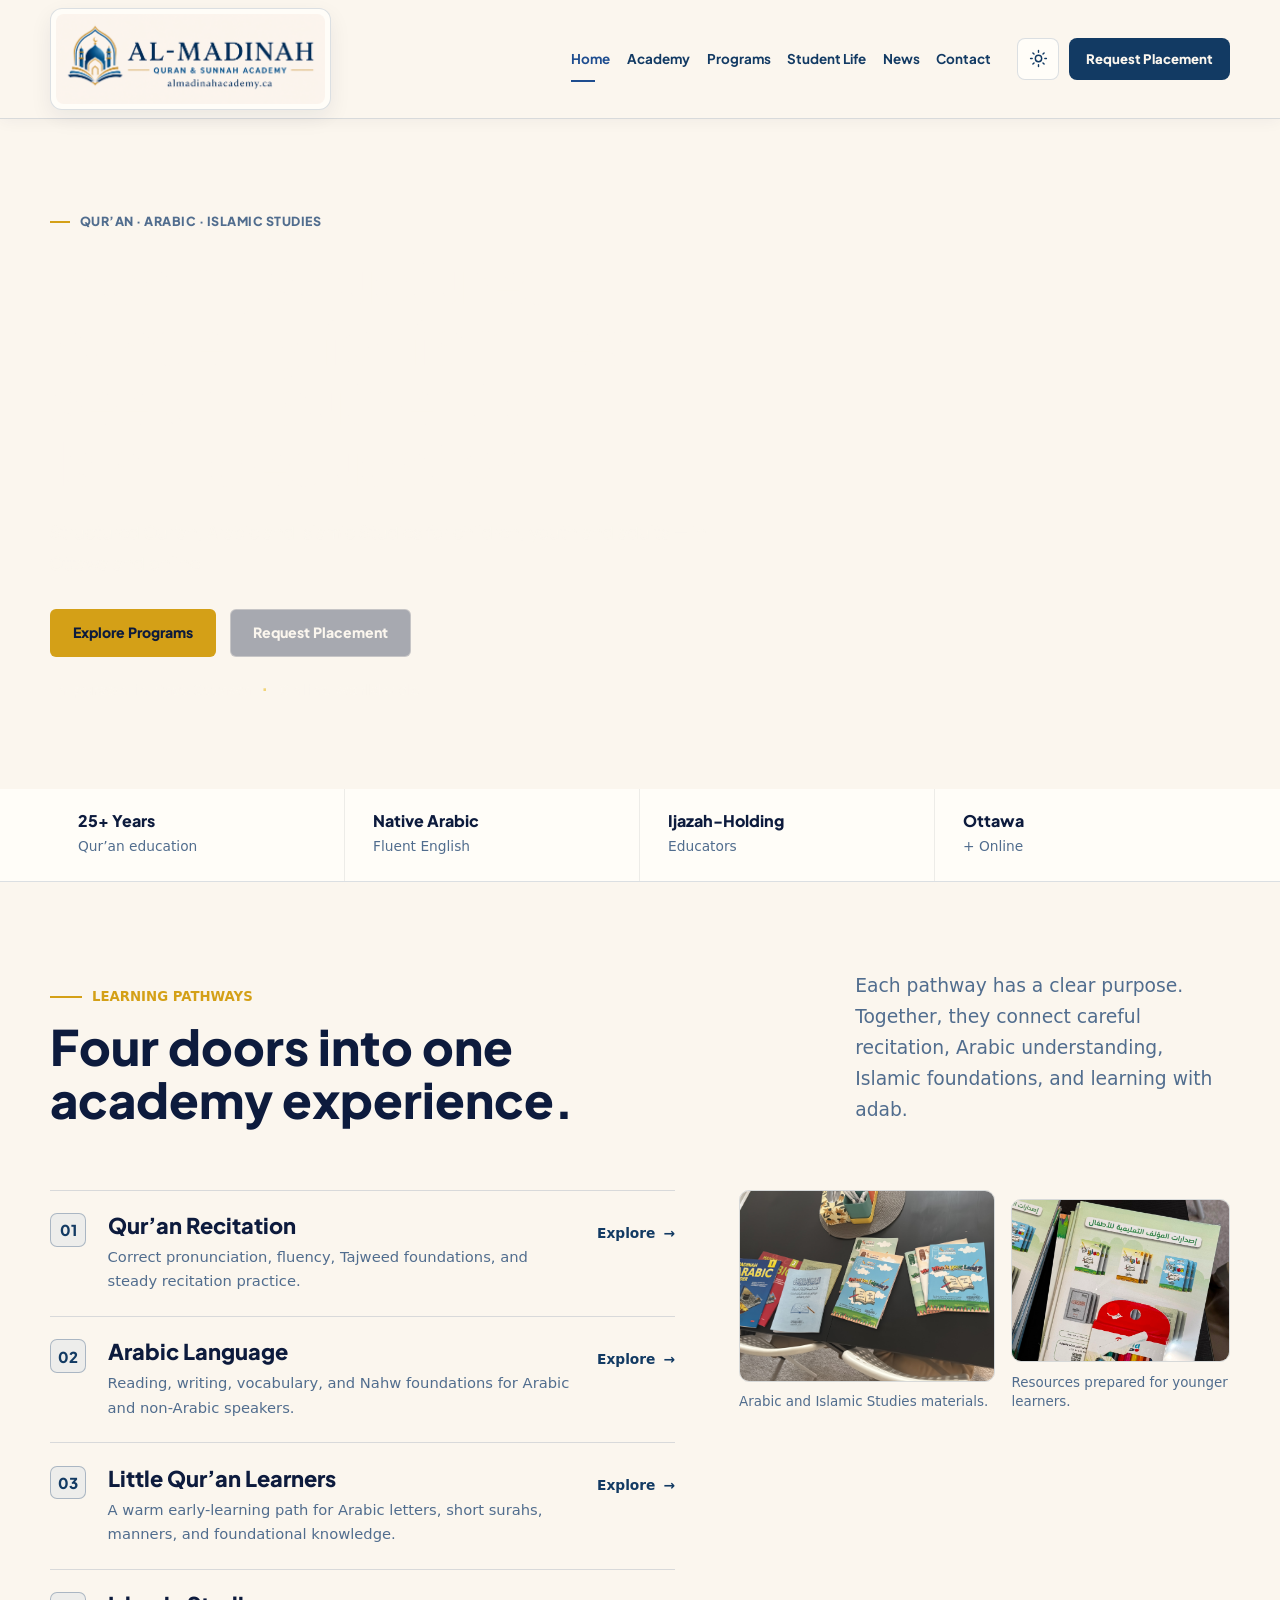
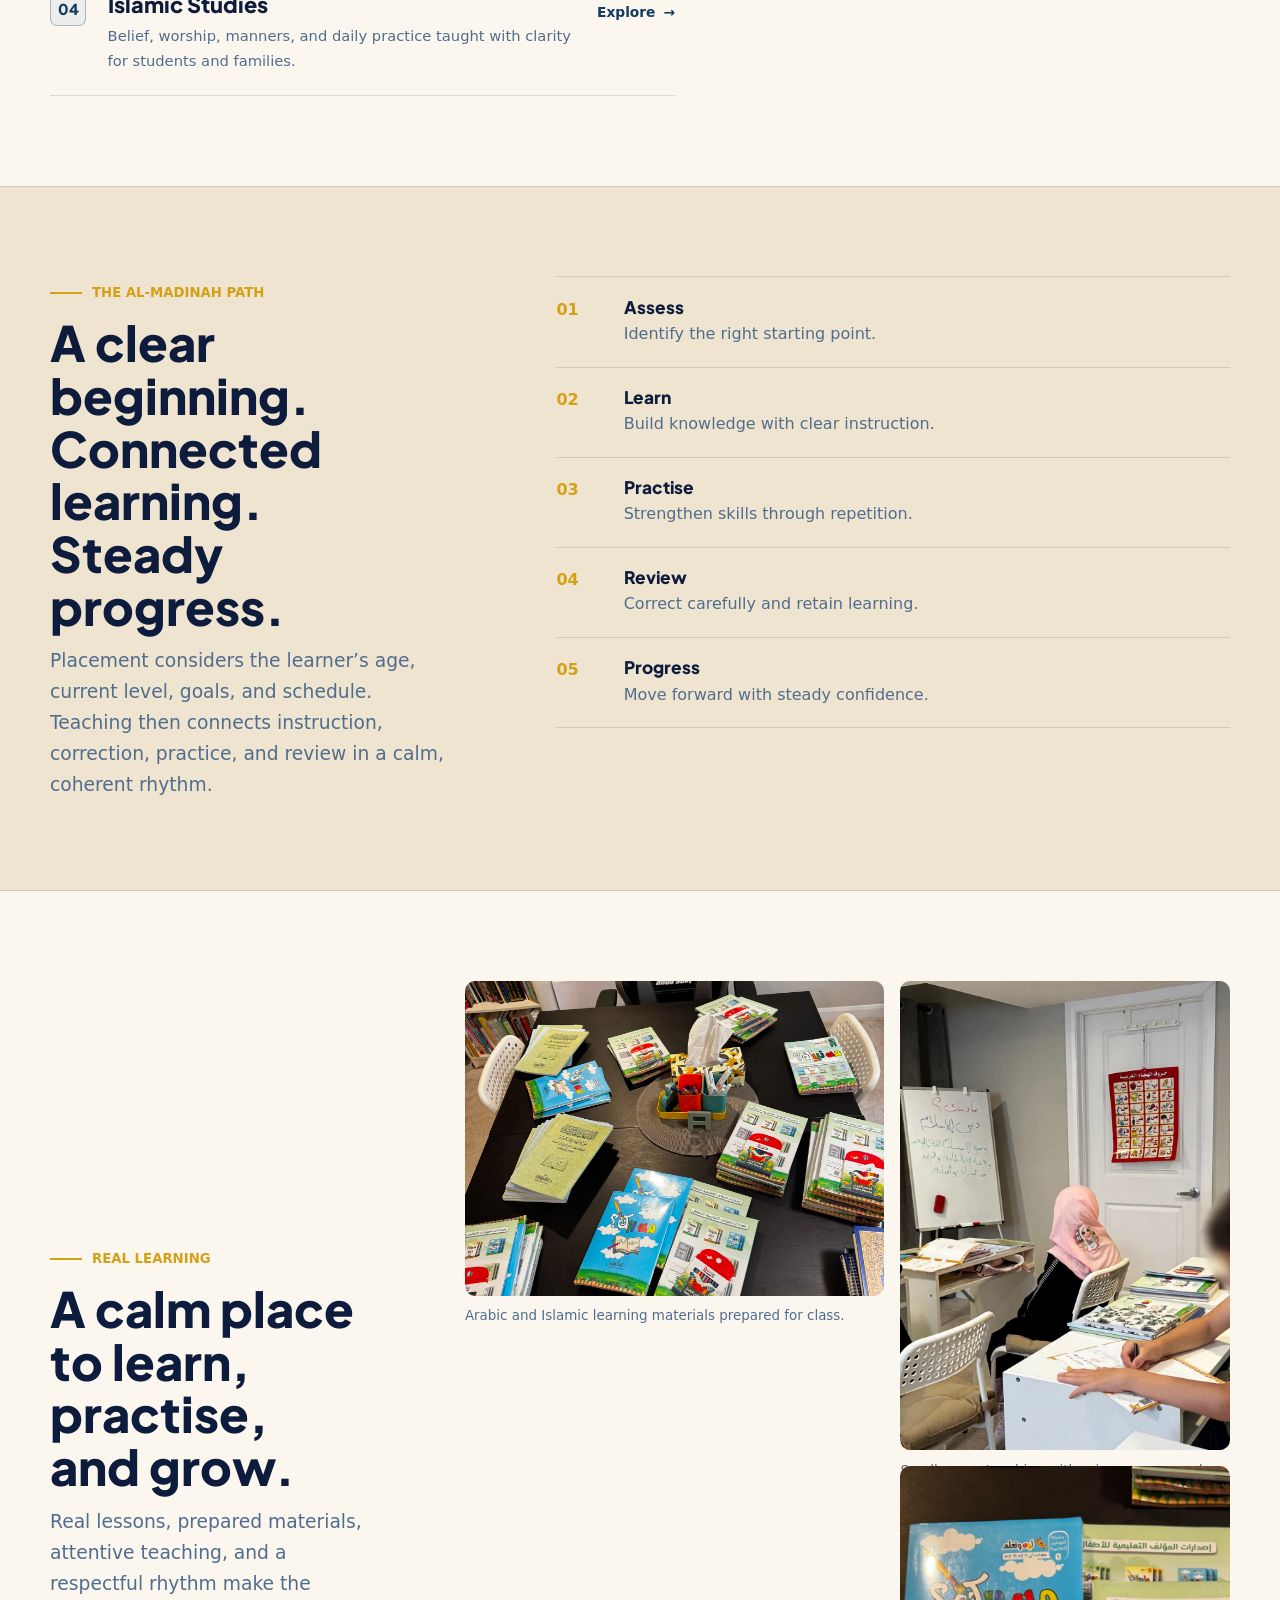
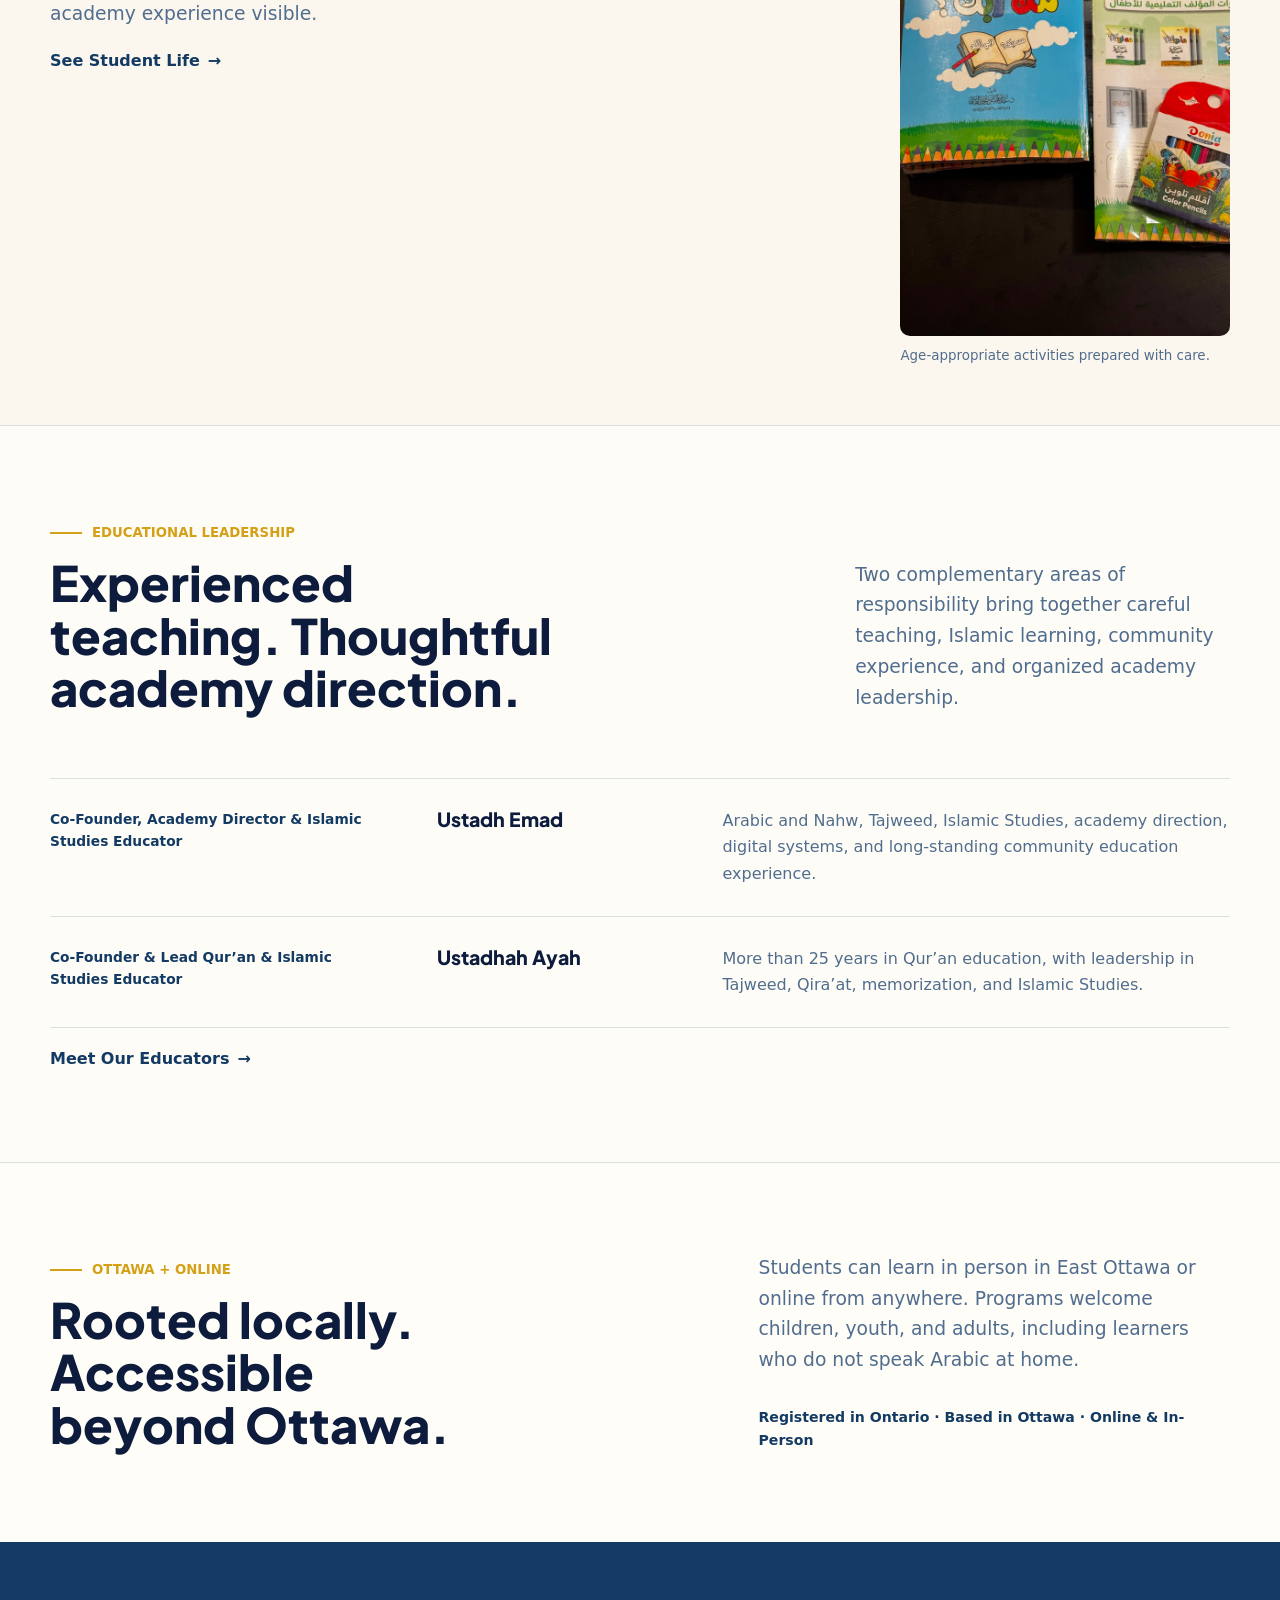
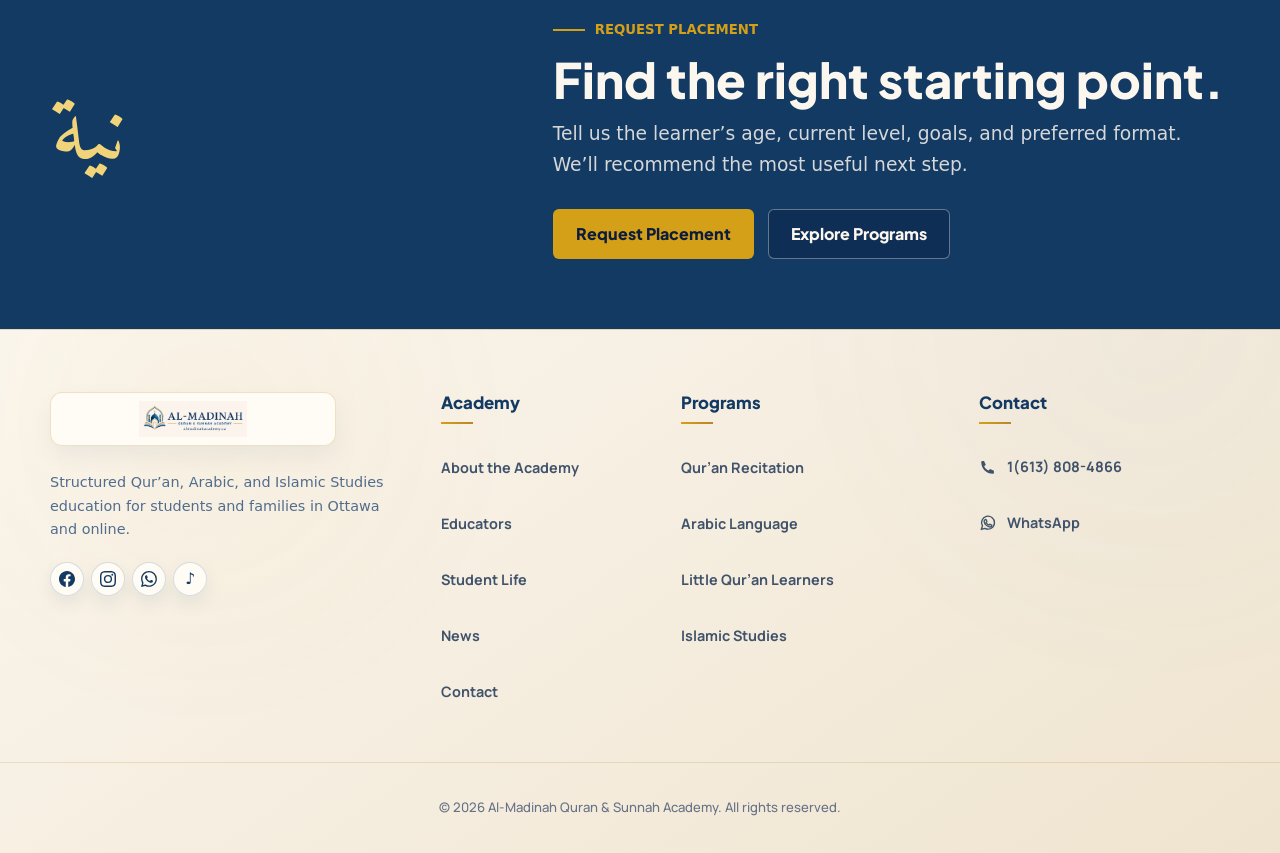
==== commit 6057881b: "Match footer icons and dark theme color" ====
--- a/index.html
+++ b/index.html
@@ -11,7 +11,7 @@
   <link href="https://fonts.googleapis.com/css2?family=Amiri:wght@400;700&amp;family=Manrope:wght@400;500;600;700;800&amp;family=Plus+Jakarta+Sans:wght@500;600;700;800&amp;display=swap" rel="stylesheet">
   <script src="assets/js/theme-init.js"></script>
   <link rel="stylesheet" href="assets/css/style.css">
-  <link rel="stylesheet" href="assets/css/v4.css?v=20260912-2">
+  <link rel="stylesheet" href="assets/css/v4.css?v=20260912-3">
 </head>
 <body class="hybrid-v4 home-v4" data-page="home">
   <a class="skip-link" href="#main-content">Skip to content</a>
@@ -92,6 +92,6 @@
     <section class="section quote-band compact v4-final-cta" aria-labelledby="placement-title"><div class="container quote-inner"><div class="quote-mark" aria-hidden="true">نية</div><div><p class="eyebrow">Request Placement</p><h2 id="placement-title">Find the right starting point.</h2><p class="lead">Tell us the learner’s age, current level, goals, and preferred format. We’ll recommend the most useful next step.</p><div class="button-row"><a class="btn btn-gold" href="contact.html">Request Placement</a><a class="btn btn-hero-secondary" href="programs.html">Explore Programs</a></div></div></div></section>
   </main>
   <div id="site-footer" data-include="partials/footer.html"></div>
-  <script src="assets/js/main.js?v=20260912-2"></script>
+  <script src="assets/js/main.js?v=20260912-3"></script>
 </body>
 </html>
--- a/assets/css/v4.css
+++ b/assets/css/v4.css
@@ -343,9 +343,7 @@
   font-weight: 700;
 }
 .site-footer .footer-column a:hover,
-.site-footer .footer-column a:focus-visible,
-.site-footer .footer-social-row a:hover,
-.site-footer .footer-social-row a:focus-visible { color: #1E4D8F; }
+.site-footer .footer-column a:focus-visible { color: #1E4D8F; }
 .site-footer a:focus-visible {
   outline: 2px solid #123A63;
   outline-offset: 3px;
@@ -369,43 +367,12 @@
   stroke-linejoin: round;
 }
 .site-footer .footer-contact-links a[data-phone-link] svg { fill: currentColor; stroke: none; }
-.site-footer .footer-social-row {
-  display: flex;
-  flex-wrap: wrap;
-  align-items: center;
-  gap: 7px;
-  margin-top: 20px;
-}
-.site-footer .footer-social-row a {
-  display: inline-grid;
-  width: 34px;
-  height: 34px;
-  margin: 0;
-  padding: 0;
-  place-items: center;
-  color: #123A63;
-  background: rgba(255, 253, 248, 0.88);
-  border: 1px solid rgba(18, 58, 99, 0.15);
-  border-radius: 50%;
-  box-shadow: 0 5px 12px rgba(18, 58, 99, 0.06);
-}
-.site-footer .footer-social-row a:hover,
-.site-footer .footer-social-row a:focus-visible {
-  color: #0D1B3D;
-  background: #D4A017;
-  border-color: #D4A017;
-}
-.site-footer .footer-social-row svg {
-  width: 17px;
-  height: 17px;
-  fill: none;
-  stroke: currentColor;
-  stroke-width: 1.8;
-  stroke-linecap: round;
-  stroke-linejoin: round;
-}
-.site-footer .footer-social-row a[data-social="facebook"] svg,
-.site-footer .footer-social-row a[data-social="tiktok"] svg { fill: currentColor; stroke: none; }
+.site-footer .social-links a:focus-visible {
+  outline: 3px solid rgba(212, 160, 23, 0.52);
+  outline-offset: 3px;
+  border-radius: 999px;
+}
+.site-footer .social-links a { font-weight: 400; }
 .site-footer .footer-bottom {
   position: relative;
   z-index: 1;
@@ -418,19 +385,19 @@
 .site-footer .footer-bottom p { margin: 0; color: #667287; font-size: 0.82rem; }
 
 html[data-theme="dark"] .site-footer {
-  color: #0D1B3D;
-  background: linear-gradient(145deg, #D7DFE8 0%, #EFE4CF 100%);
-  border-top: 1px solid rgba(18, 58, 99, 0.28);
-}
-html[data-theme="dark"] .site-footer::before { opacity: 0.14; }
+  color: #FBF6EE;
+  background: #18324F;
+  border-top: 1px solid rgba(215, 223, 232, 0.2);
+}
+html[data-theme="dark"] .site-footer::before { opacity: 0.1; }
 html[data-theme="dark"] .site-footer .footer-brand p,
-html[data-theme="dark"] .site-footer .footer-bottom p { color: #516D8E; }
-html[data-theme="dark"] .site-footer .footer-column > h2 { color: #123A63; }
+html[data-theme="dark"] .site-footer .footer-bottom p { color: #A9BDD4; }
+html[data-theme="dark"] .site-footer .footer-column > h2 { color: #FBF6EE; }
 html[data-theme="dark"] .site-footer .footer-column > a,
-html[data-theme="dark"] .site-footer .footer-contact-links a { color: #123A63; }
+html[data-theme="dark"] .site-footer .footer-contact-links a { color: #D7DFE8; }
 html[data-theme="dark"] .site-footer .footer-column a:hover,
-html[data-theme="dark"] .site-footer .footer-column a:focus-visible { color: #9A7110; }
-html[data-theme="dark"] .site-footer .footer-bottom { border-color: rgba(18, 58, 99, 0.2); }
+html[data-theme="dark"] .site-footer .footer-column a:focus-visible { color: #F1D47A; }
+html[data-theme="dark"] .site-footer .footer-bottom { border-color: rgba(215, 223, 232, 0.16); }
 
 @media (max-width: 1120px) {
   .site-header .header-inner { min-height: 86px; }
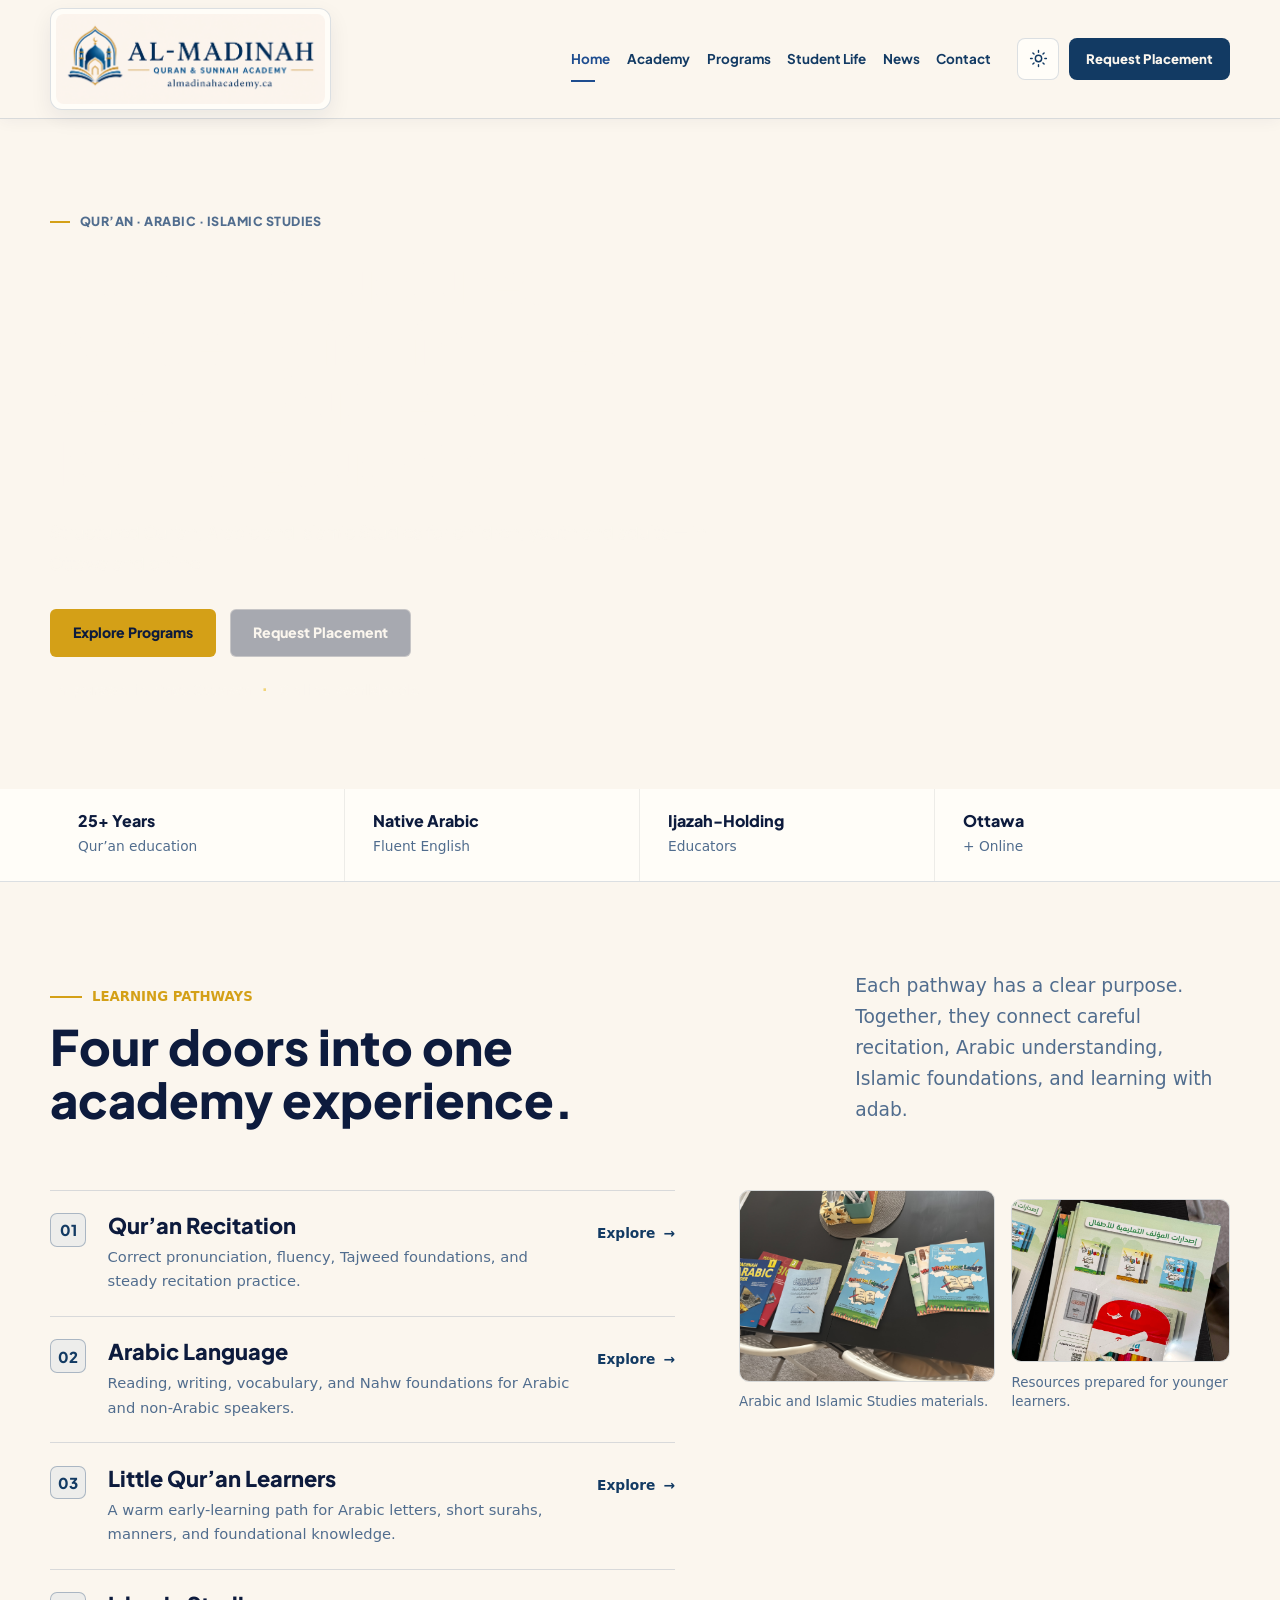
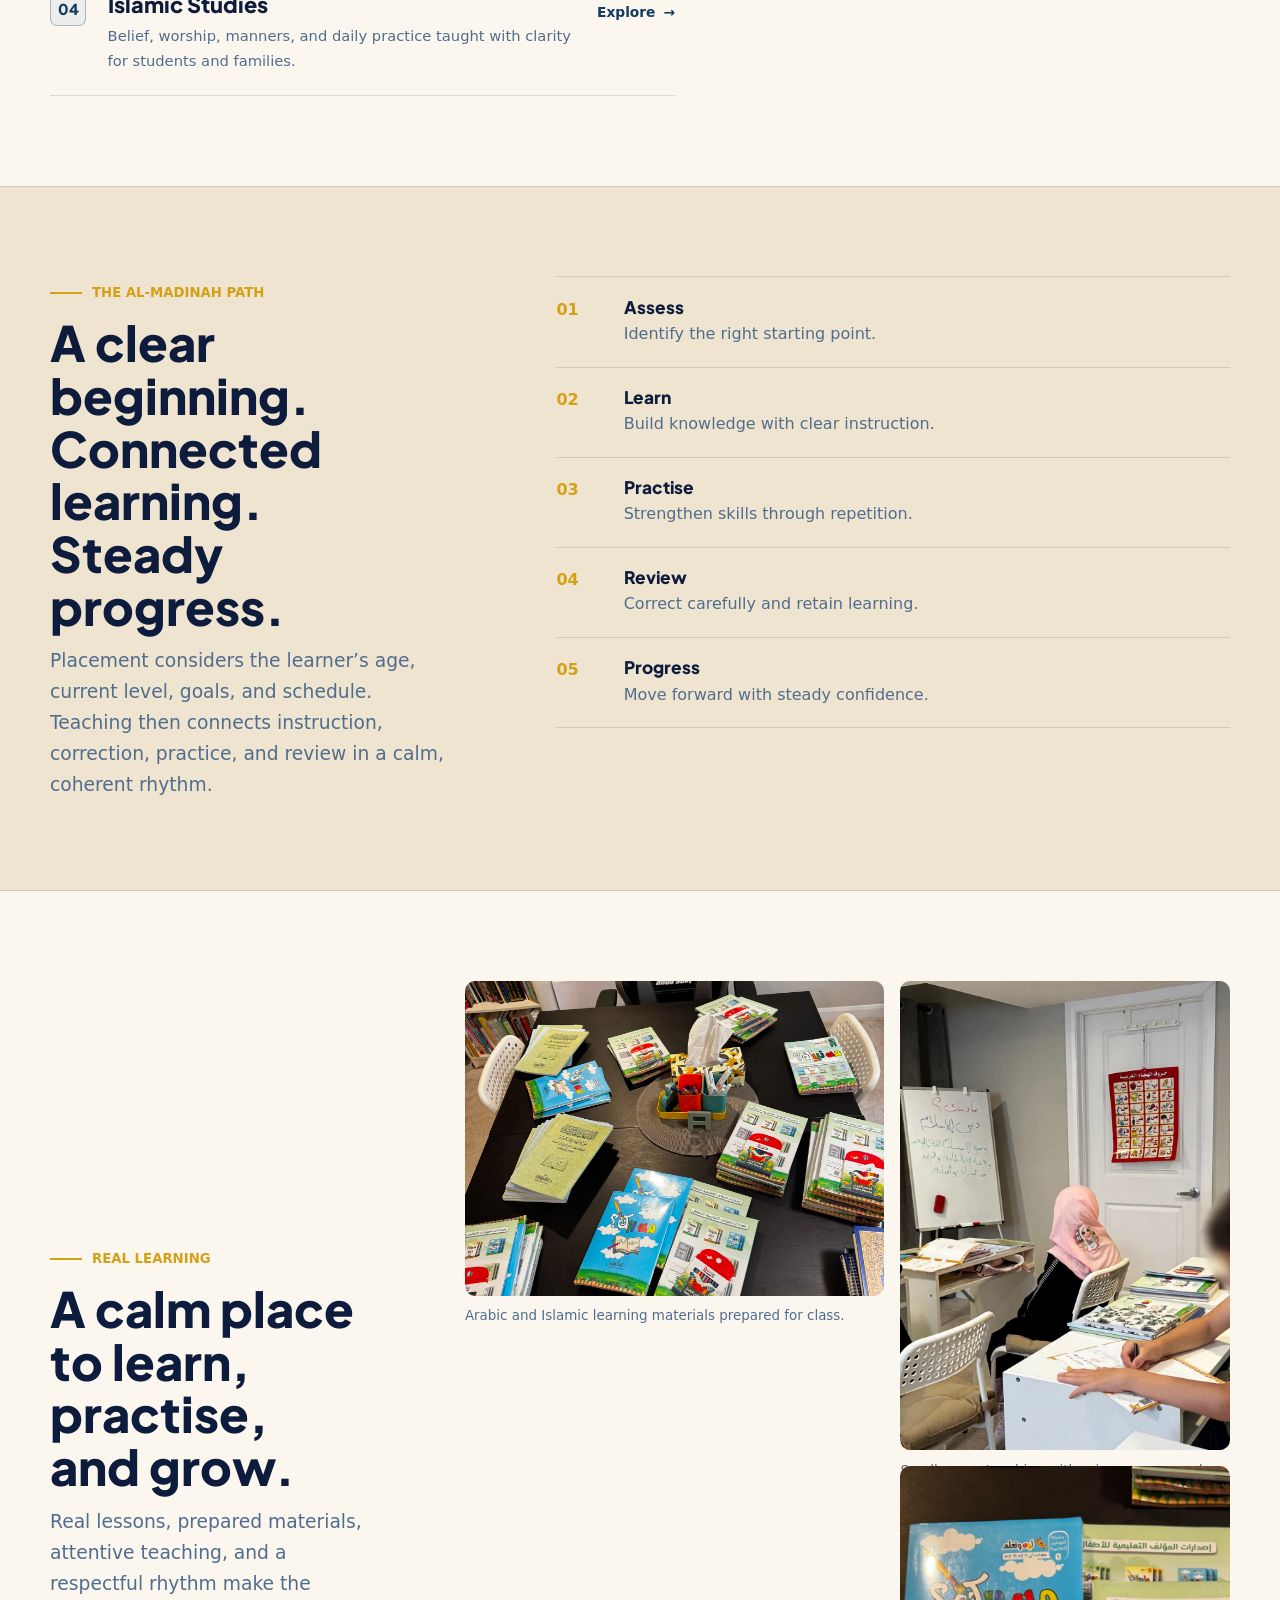
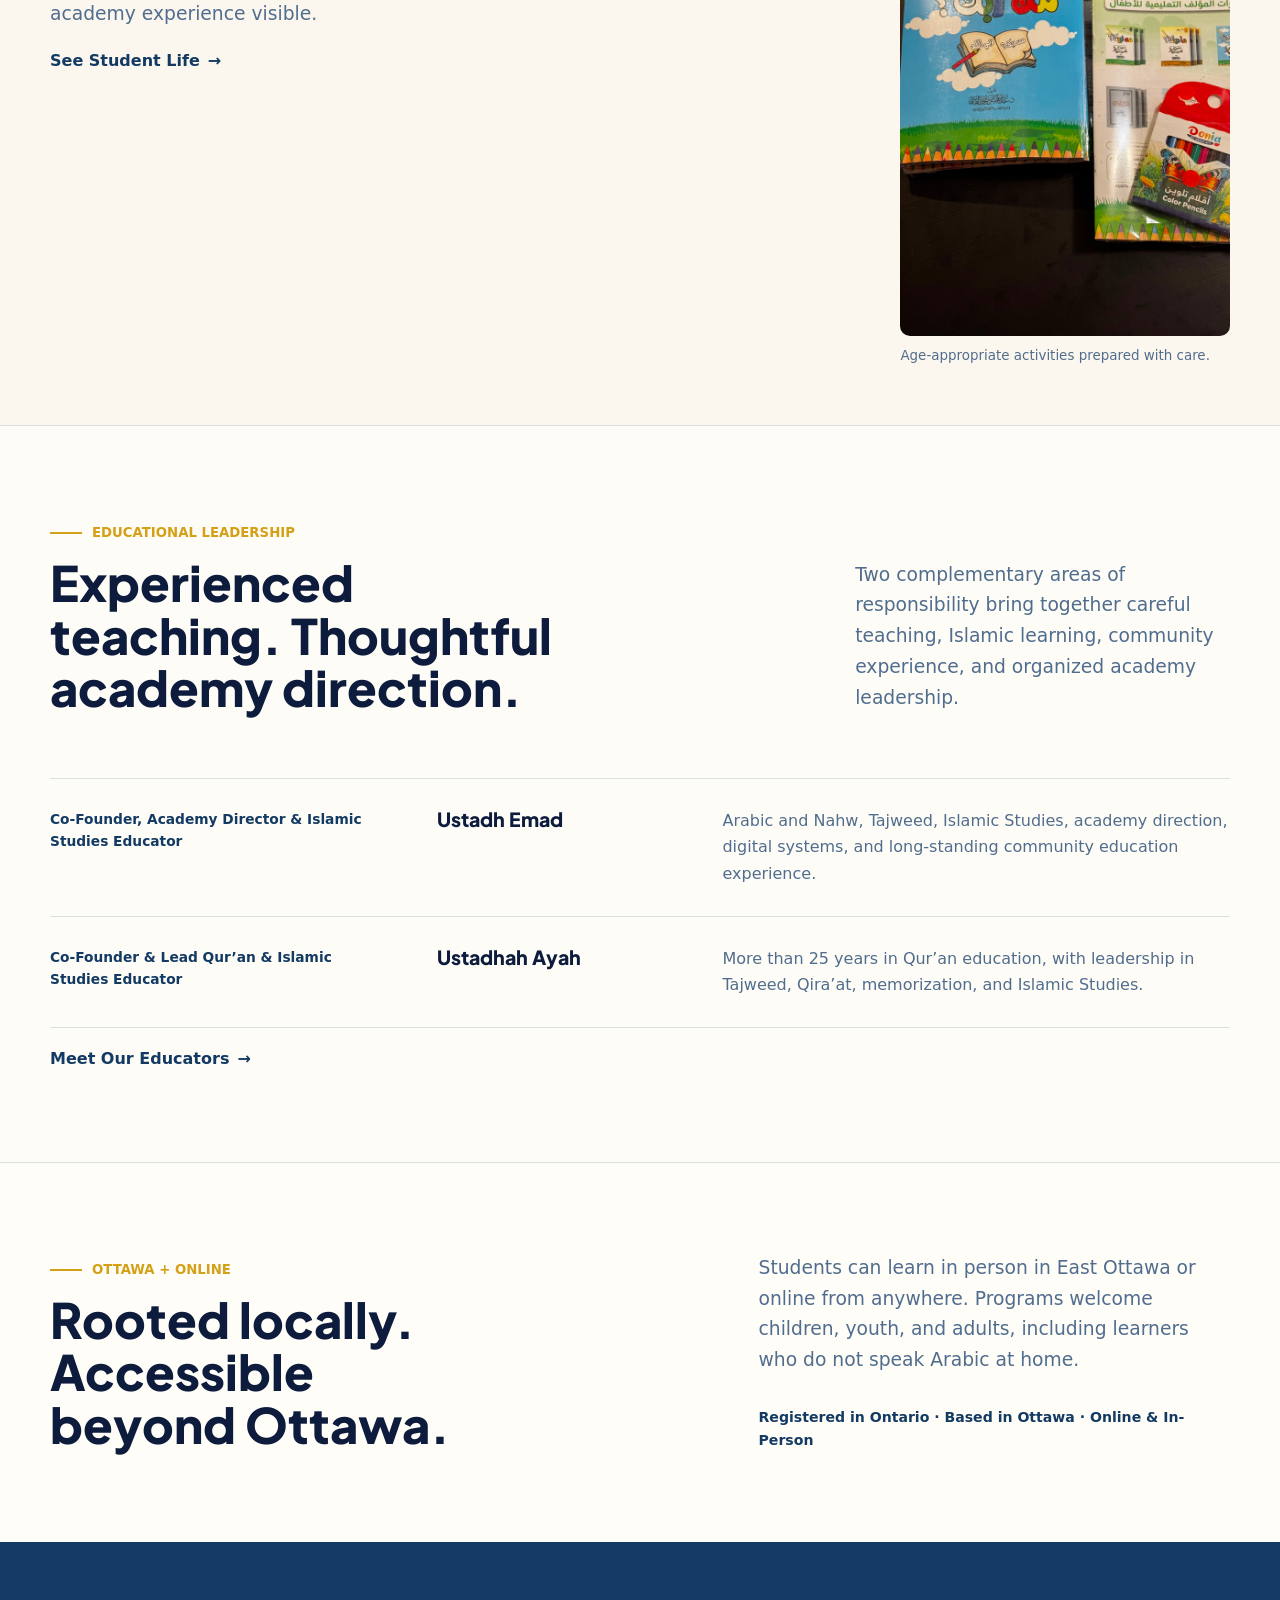
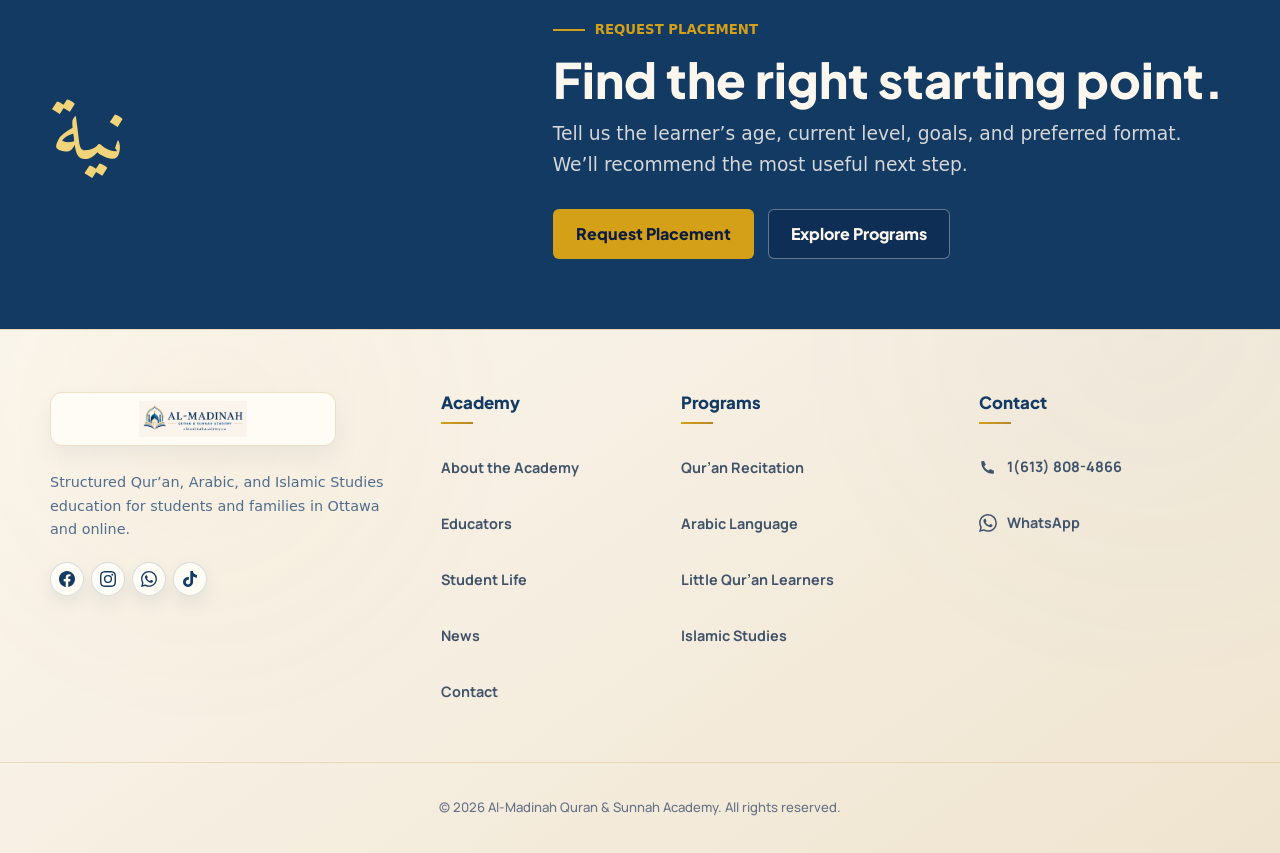
==== commit c115551e: "Standardize WhatsApp and TikTok icons" ====
--- a/index.html
+++ b/index.html
@@ -11,7 +11,7 @@
   <link href="https://fonts.googleapis.com/css2?family=Amiri:wght@400;700&amp;family=Manrope:wght@400;500;600;700;800&amp;family=Plus+Jakarta+Sans:wght@500;600;700;800&amp;display=swap" rel="stylesheet">
   <script src="assets/js/theme-init.js"></script>
   <link rel="stylesheet" href="assets/css/style.css">
-  <link rel="stylesheet" href="assets/css/v4.css?v=20260912-3">
+  <link rel="stylesheet" href="assets/css/v4.css?v=20260912-4">
 </head>
 <body class="hybrid-v4 home-v4" data-page="home">
   <a class="skip-link" href="#main-content">Skip to content</a>
@@ -92,6 +92,6 @@
     <section class="section quote-band compact v4-final-cta" aria-labelledby="placement-title"><div class="container quote-inner"><div class="quote-mark" aria-hidden="true">نية</div><div><p class="eyebrow">Request Placement</p><h2 id="placement-title">Find the right starting point.</h2><p class="lead">Tell us the learner’s age, current level, goals, and preferred format. We’ll recommend the most useful next step.</p><div class="button-row"><a class="btn btn-gold" href="contact.html">Request Placement</a><a class="btn btn-hero-secondary" href="programs.html">Explore Programs</a></div></div></div></section>
   </main>
   <div id="site-footer" data-include="partials/footer.html"></div>
-  <script src="assets/js/main.js?v=20260912-3"></script>
+  <script src="assets/js/main.js?v=20260912-4"></script>
 </body>
 </html>
--- a/assets/css/v4.css
+++ b/assets/css/v4.css
@@ -367,6 +367,8 @@
   stroke-linejoin: round;
 }
 .site-footer .footer-contact-links a[data-phone-link] svg { fill: currentColor; stroke: none; }
+.site-footer .footer-contact-links .brand-icon-whatsapp,
+.site-footer .footer-contact-links .brand-icon-whatsapp path { fill: currentColor; stroke: none; }
 .site-footer .social-links a:focus-visible {
   outline: 3px solid rgba(212, 160, 23, 0.52);
   outline-offset: 3px;
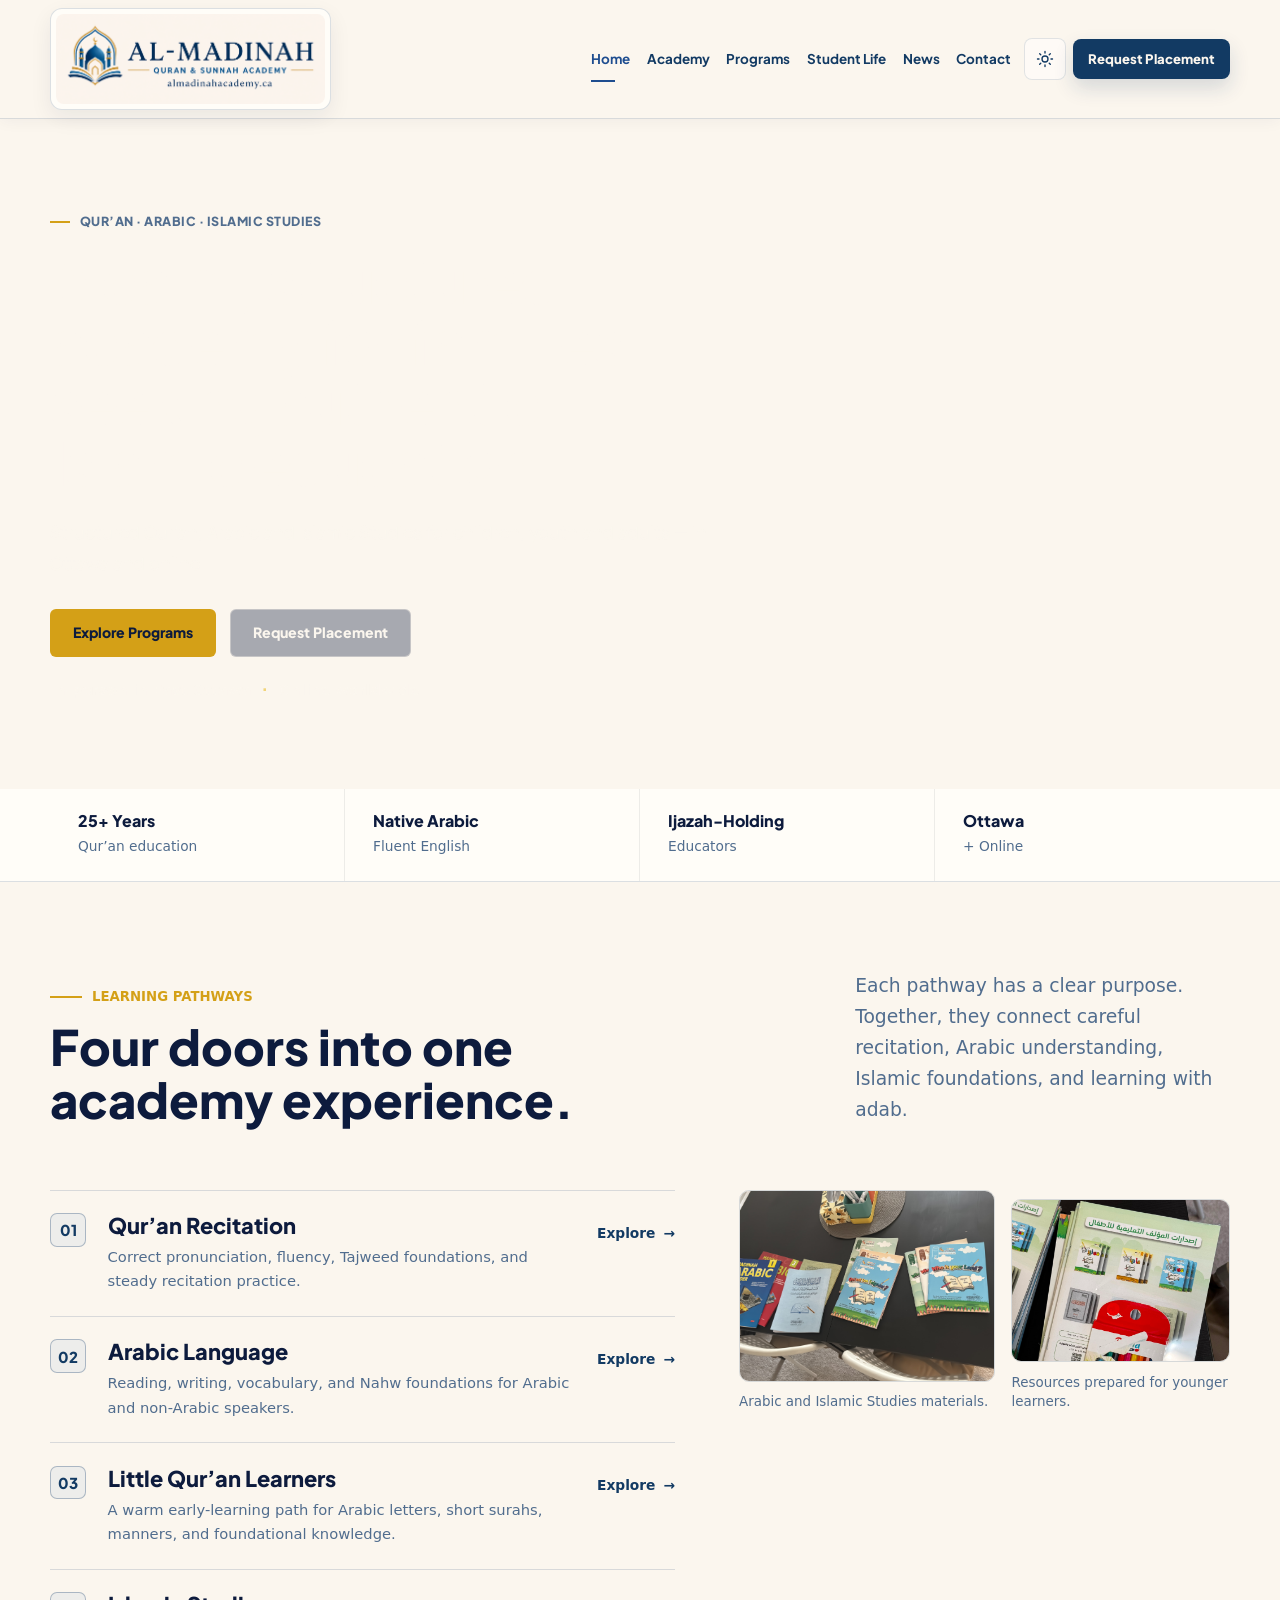
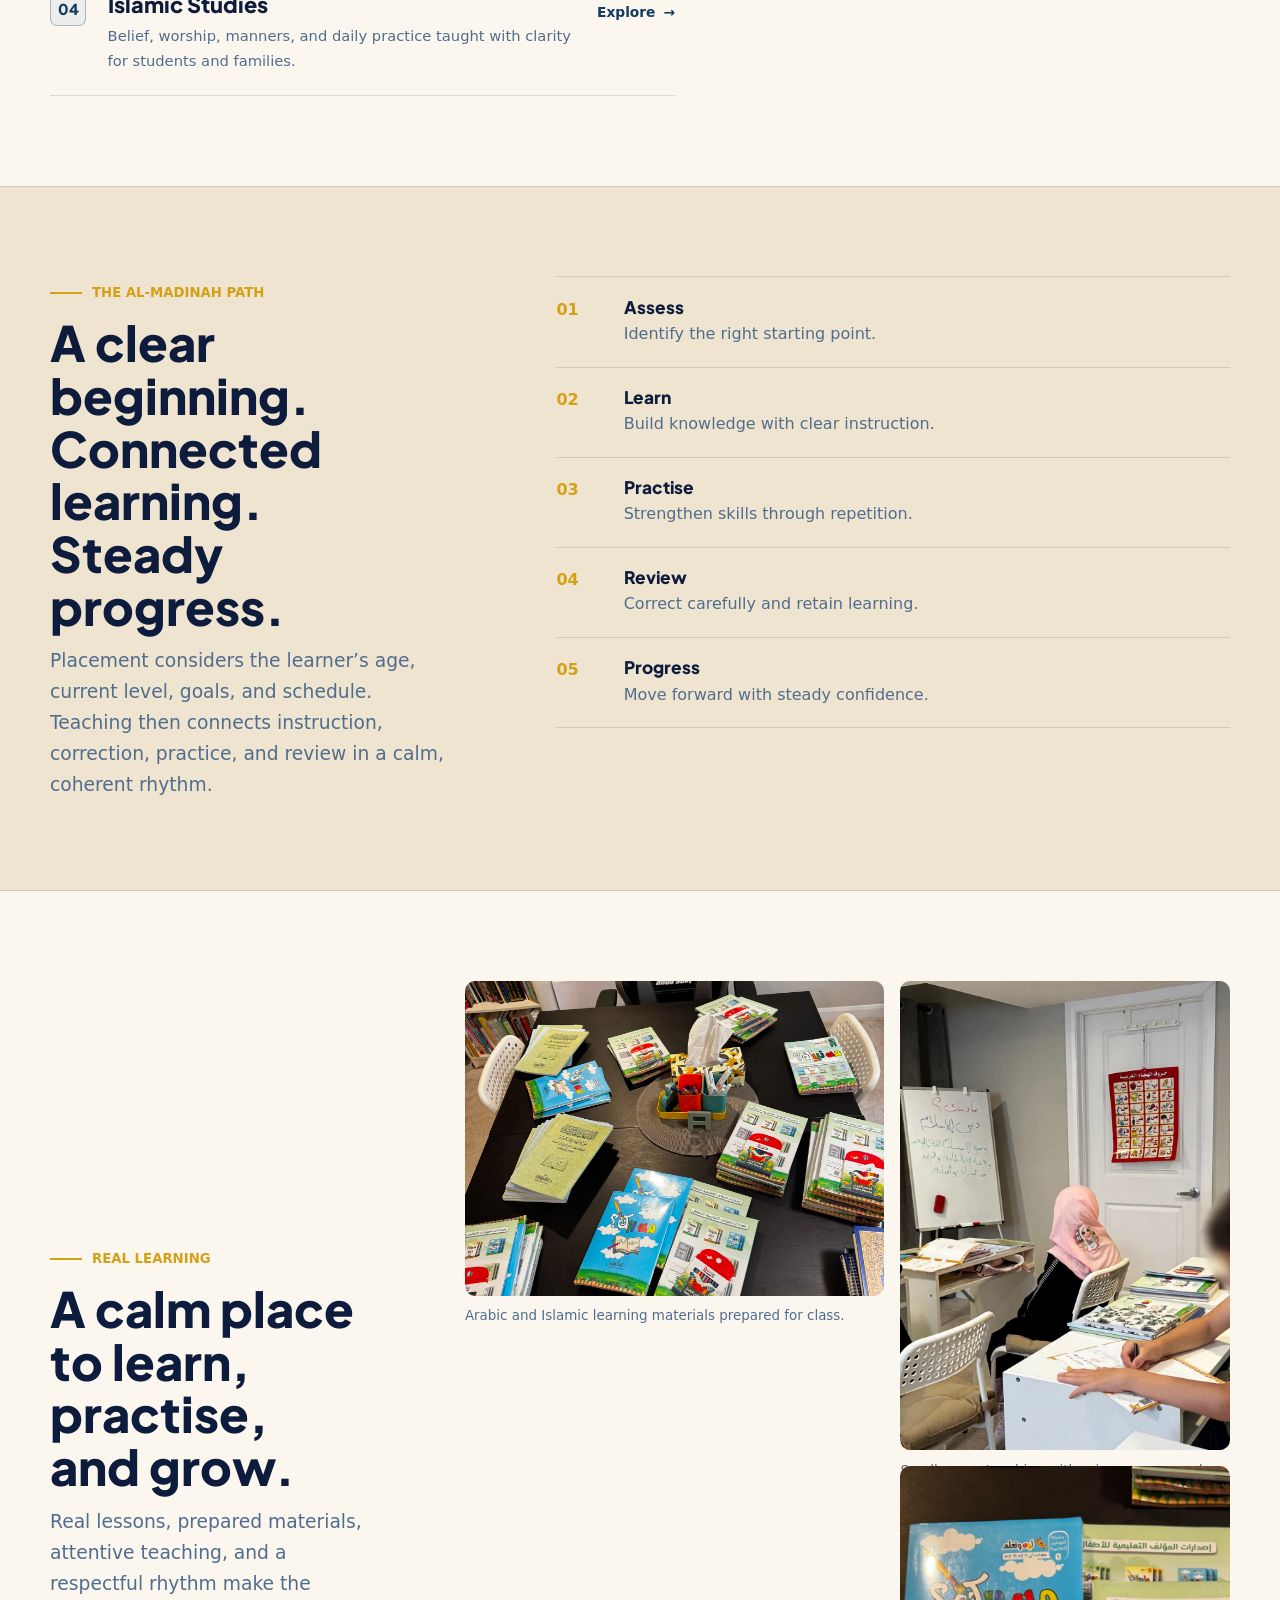
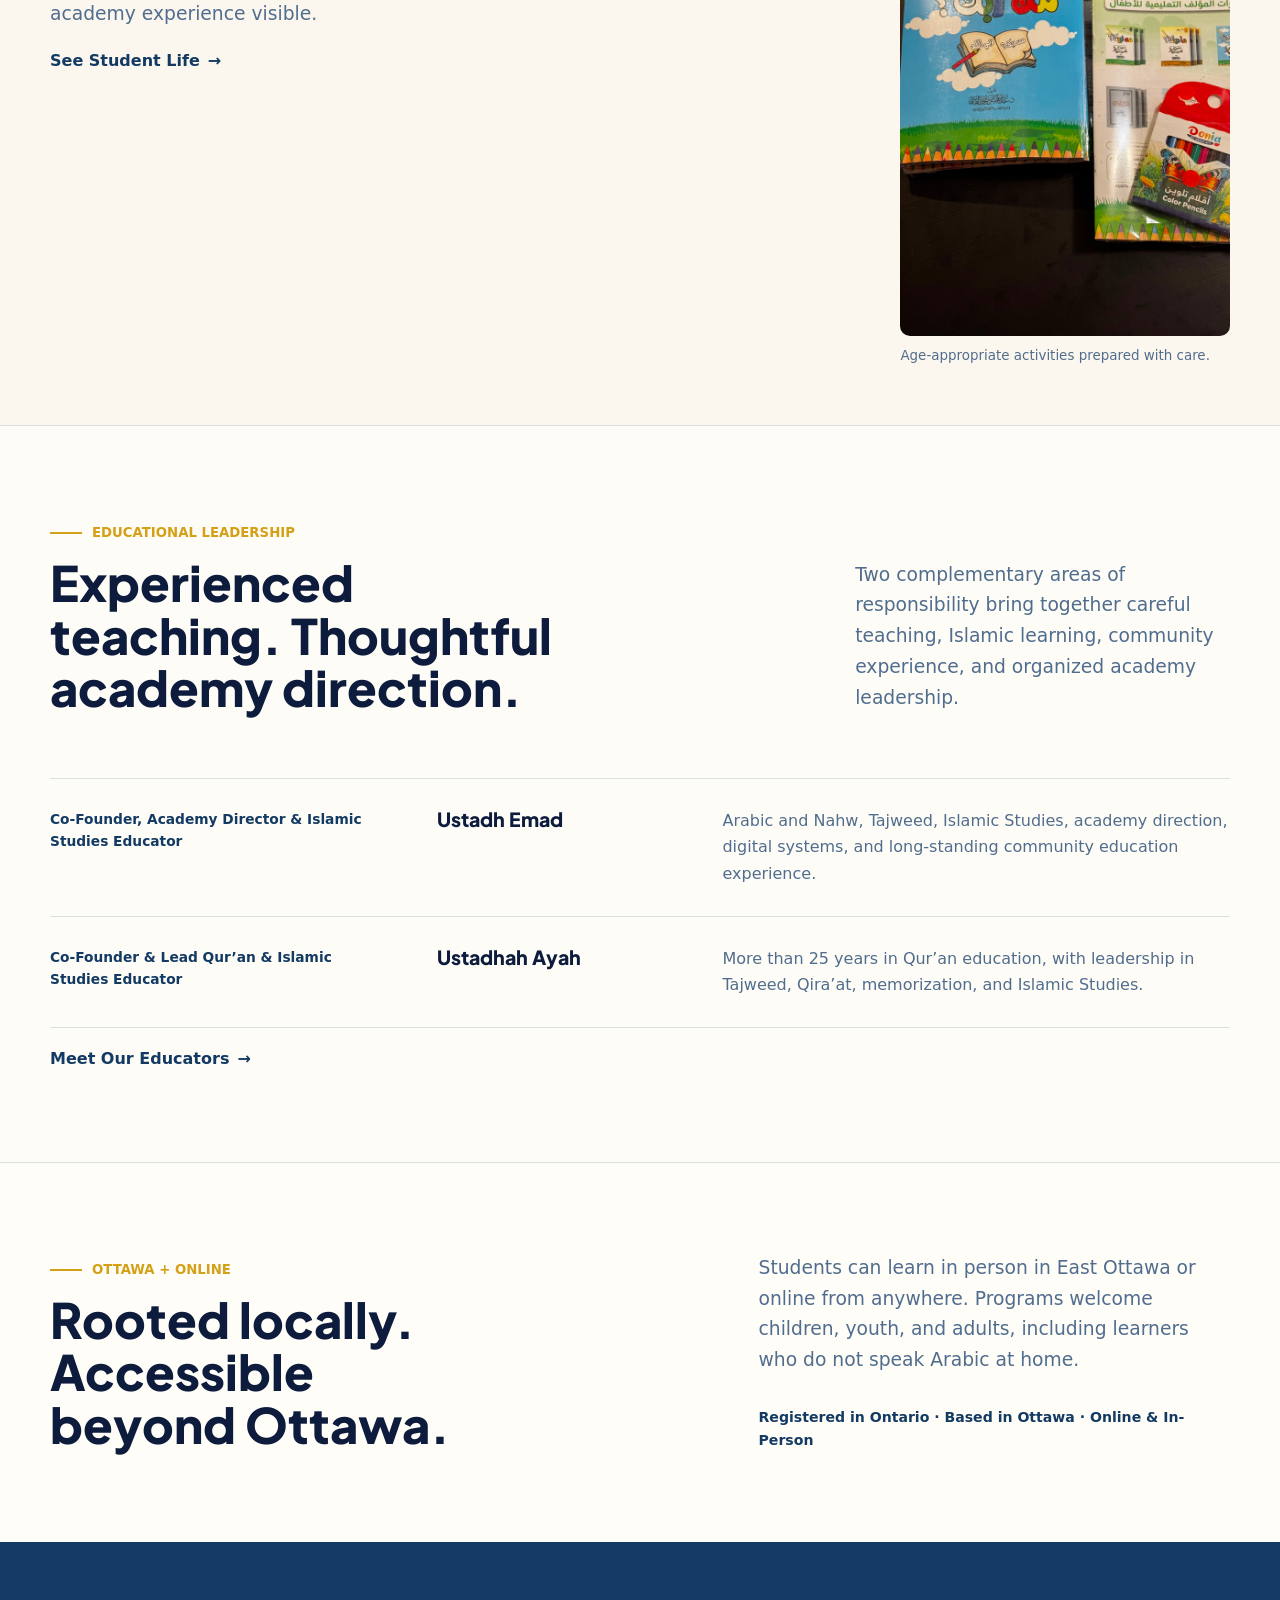
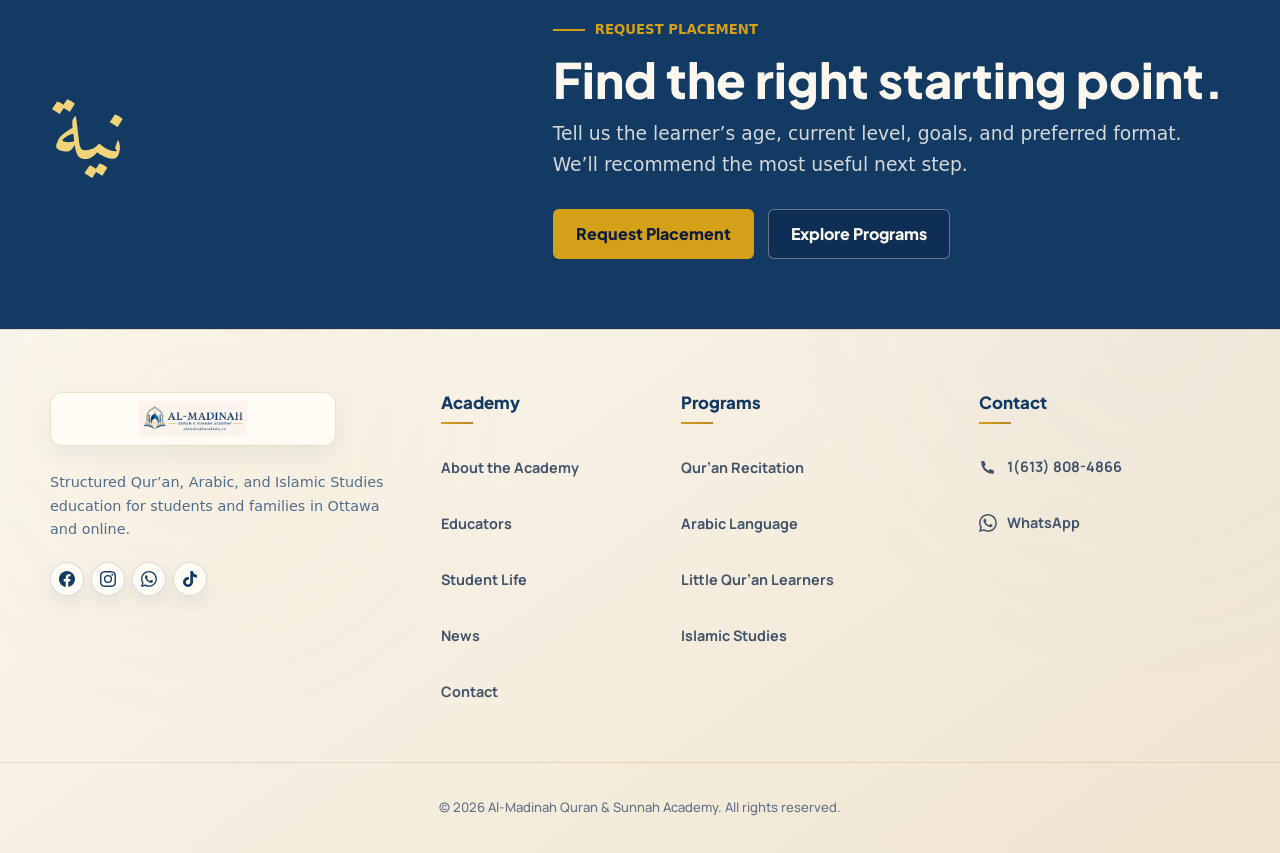
==== commit 6a961993: "Refine V4 header balance" ====
--- a/index.html
+++ b/index.html
@@ -11,7 +11,7 @@
   <link href="https://fonts.googleapis.com/css2?family=Amiri:wght@400;700&amp;family=Manrope:wght@400;500;600;700;800&amp;family=Plus+Jakarta+Sans:wght@500;600;700;800&amp;display=swap" rel="stylesheet">
   <script src="assets/js/theme-init.js"></script>
   <link rel="stylesheet" href="assets/css/style.css">
-  <link rel="stylesheet" href="assets/css/v4.css?v=20260912-4">
+  <link rel="stylesheet" href="assets/css/v4.css?v=20260912-6">
 </head>
 <body class="hybrid-v4 home-v4" data-page="home">
   <a class="skip-link" href="#main-content">Skip to content</a>
--- a/assets/css/v4.css
+++ b/assets/css/v4.css
@@ -77,6 +77,24 @@
 .theme-icon-moon { display: none; }
 html[data-theme="dark"] .theme-icon-sun { display: none; }
 html[data-theme="dark"] .theme-icon-moon { display: block; }
+
+@media (min-width: 1121px) {
+  .site-header .header-panel { gap: clamp(0.75rem, 1vw, 1rem); }
+  .site-header .header-actions { gap: 7px; }
+  .site-header .theme-toggle {
+    width: 42px;
+    height: 42px;
+    flex-basis: 42px;
+    border-color: color-mix(in srgb, var(--v4-border) 82%, transparent);
+    background: color-mix(in srgb, var(--v4-surface) 72%, transparent);
+  }
+  .site-header .theme-toggle svg { width: 18px; height: 18px; }
+  .site-header .header-cta {
+    min-height: 40px;
+    padding-inline: 14px;
+    box-shadow: 0 9px 20px rgba(18, 58, 99, 0.16);
+  }
+}
 
 /* Image-led live hero, updated with authentic academy photography. */
 .v4-hero { min-height: clamp(590px, 72svh, 760px); }
@@ -251,6 +269,8 @@
 .hybrid-v4 .post-excerpt,
 .hybrid-v4 .post-content p,
 .hybrid-v4 .post-content li { color: var(--v4-muted); }
+html[data-theme="dark"] .contact-v4 .contact-methods > a:not([data-social="whatsapp"]) > span,
+html[data-theme="dark"] .contact-v4 .contact-methods > div > span { color: #F1D47A; }
 
 /* Live-site footer composition, scoped so page typography cannot leak into it. */
 .site-footer {
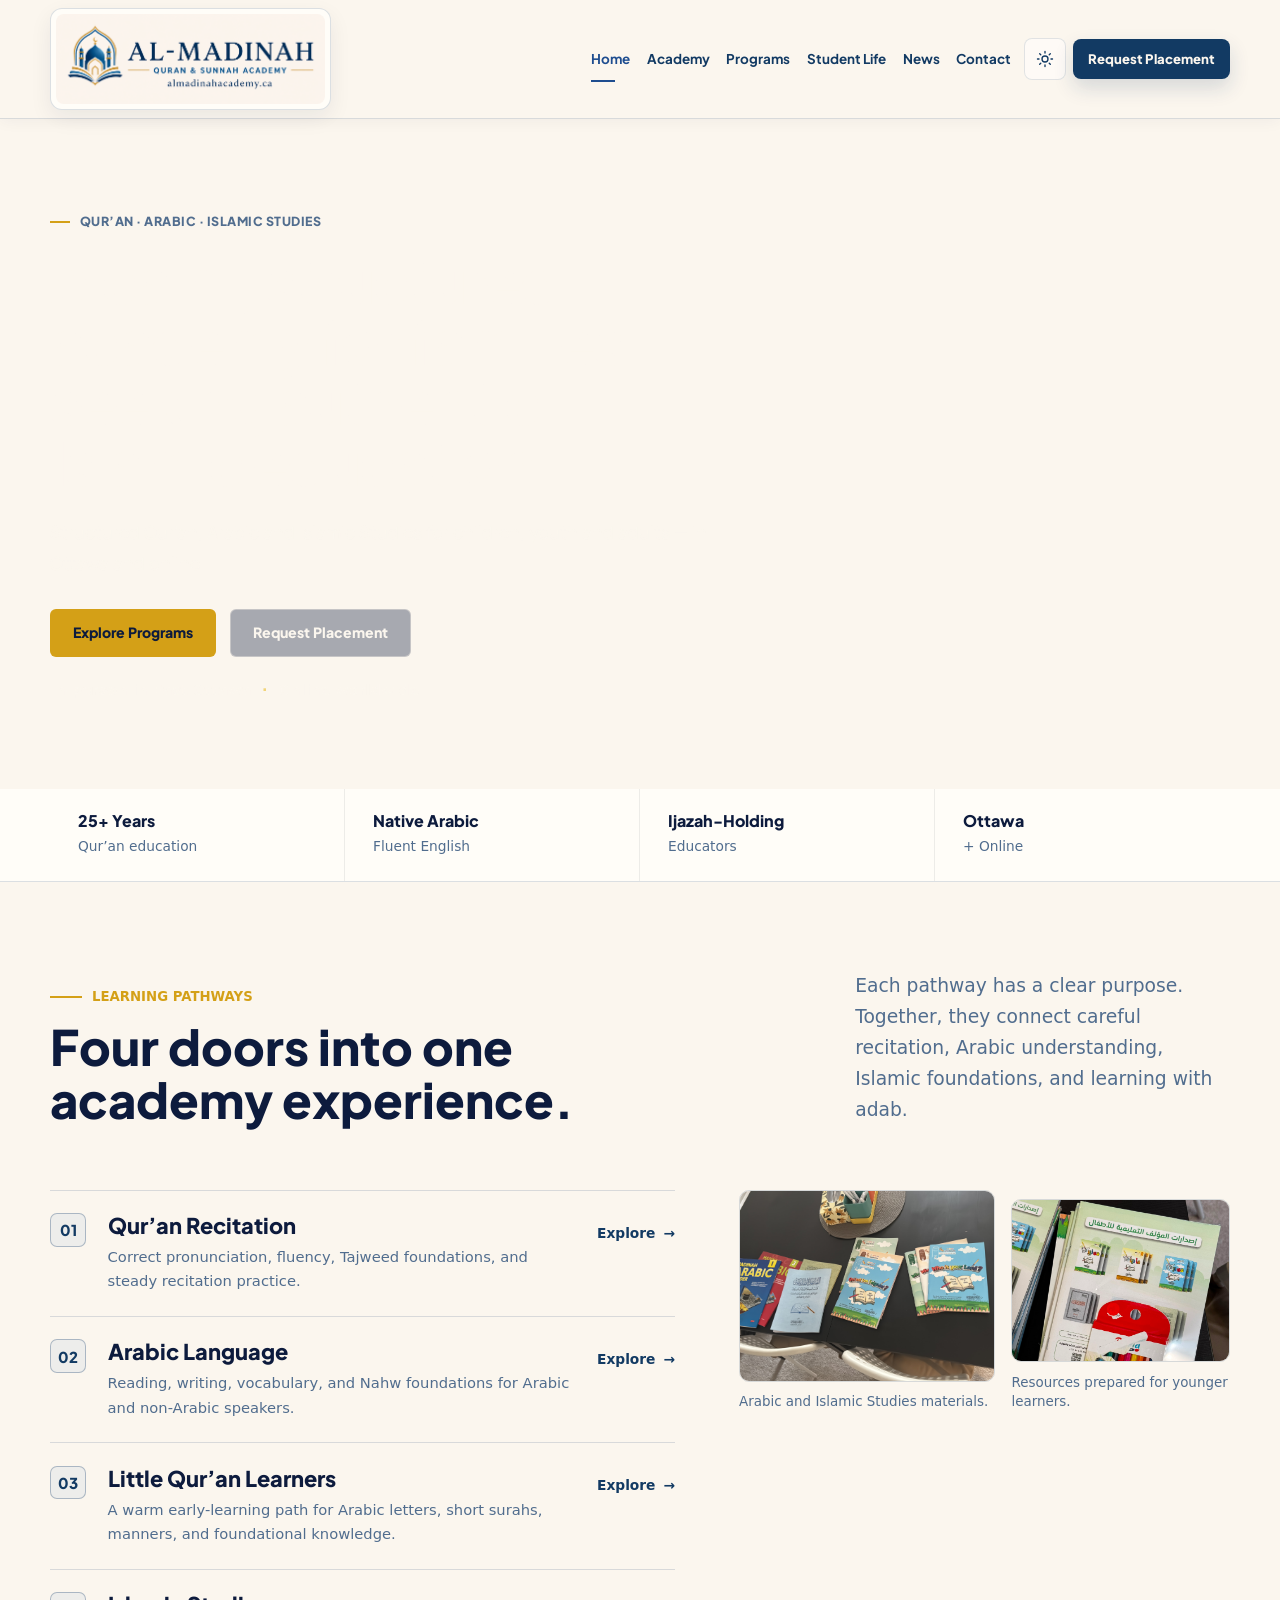
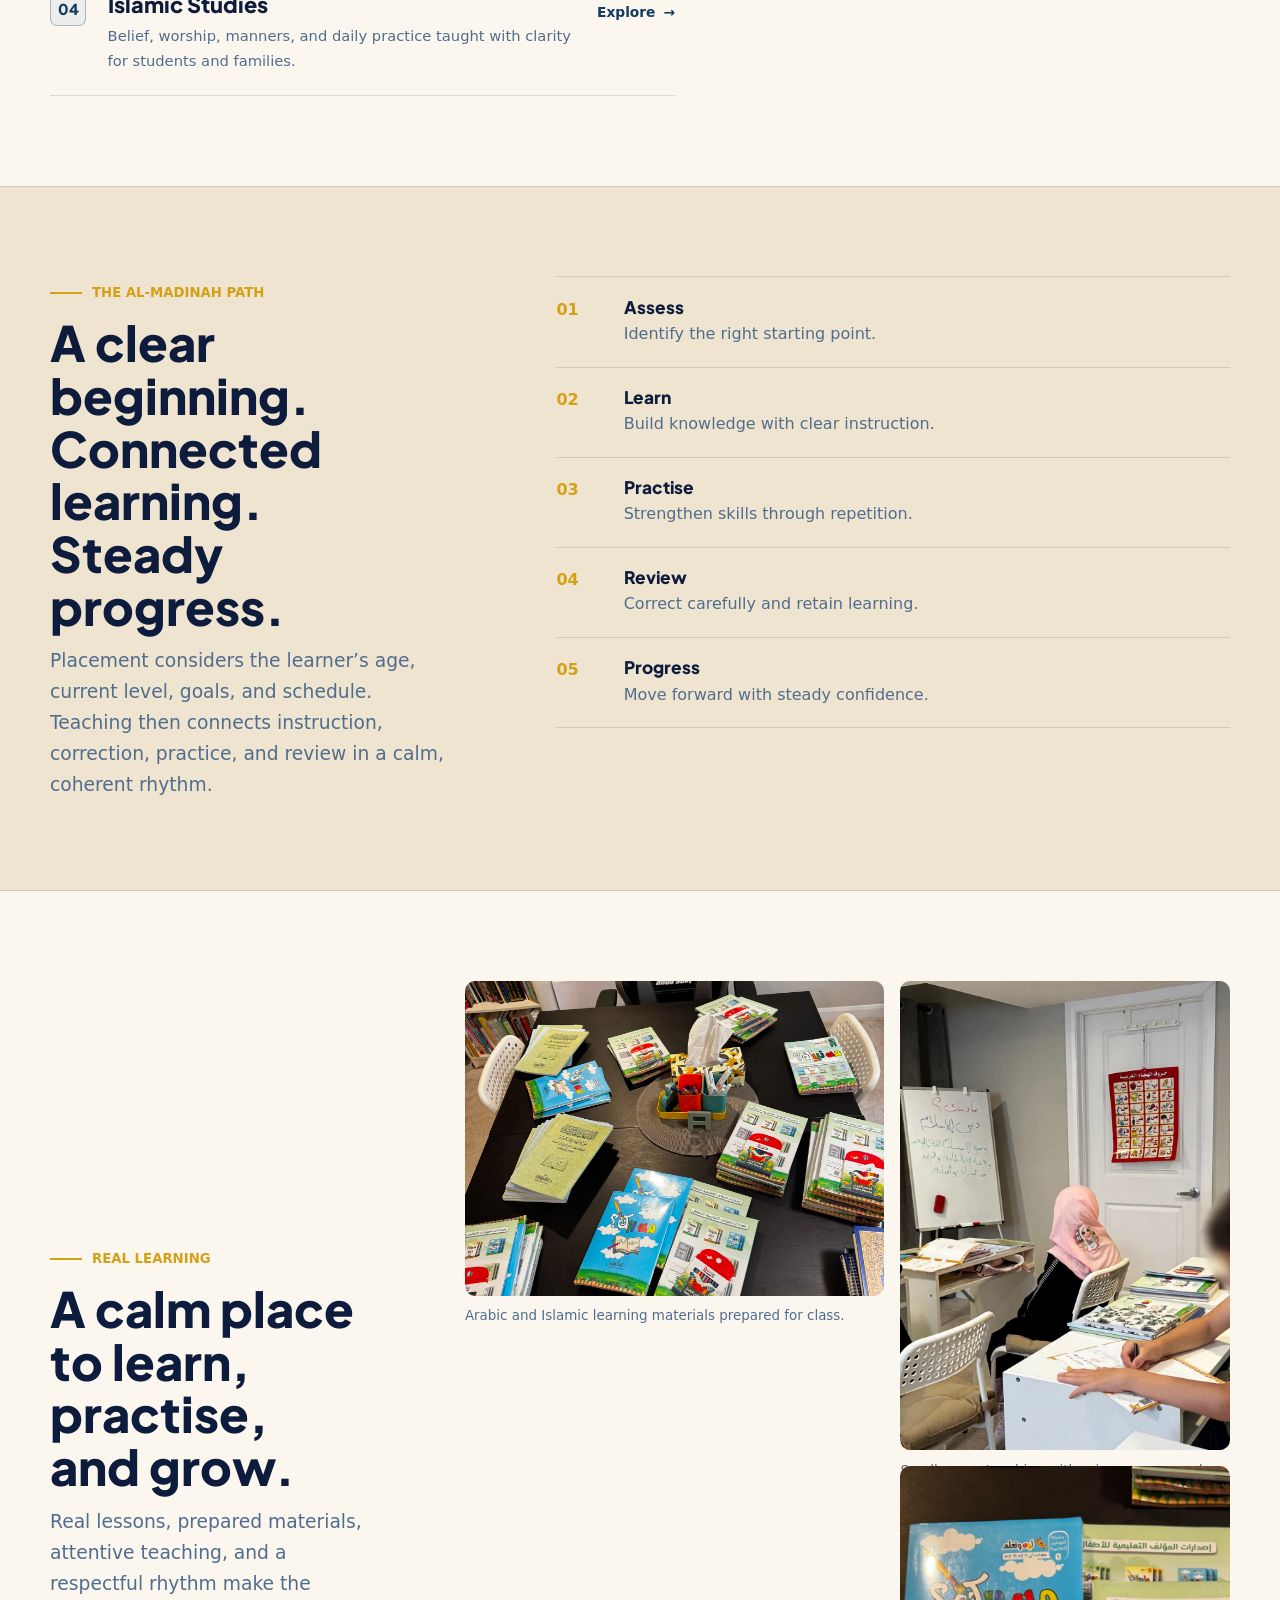
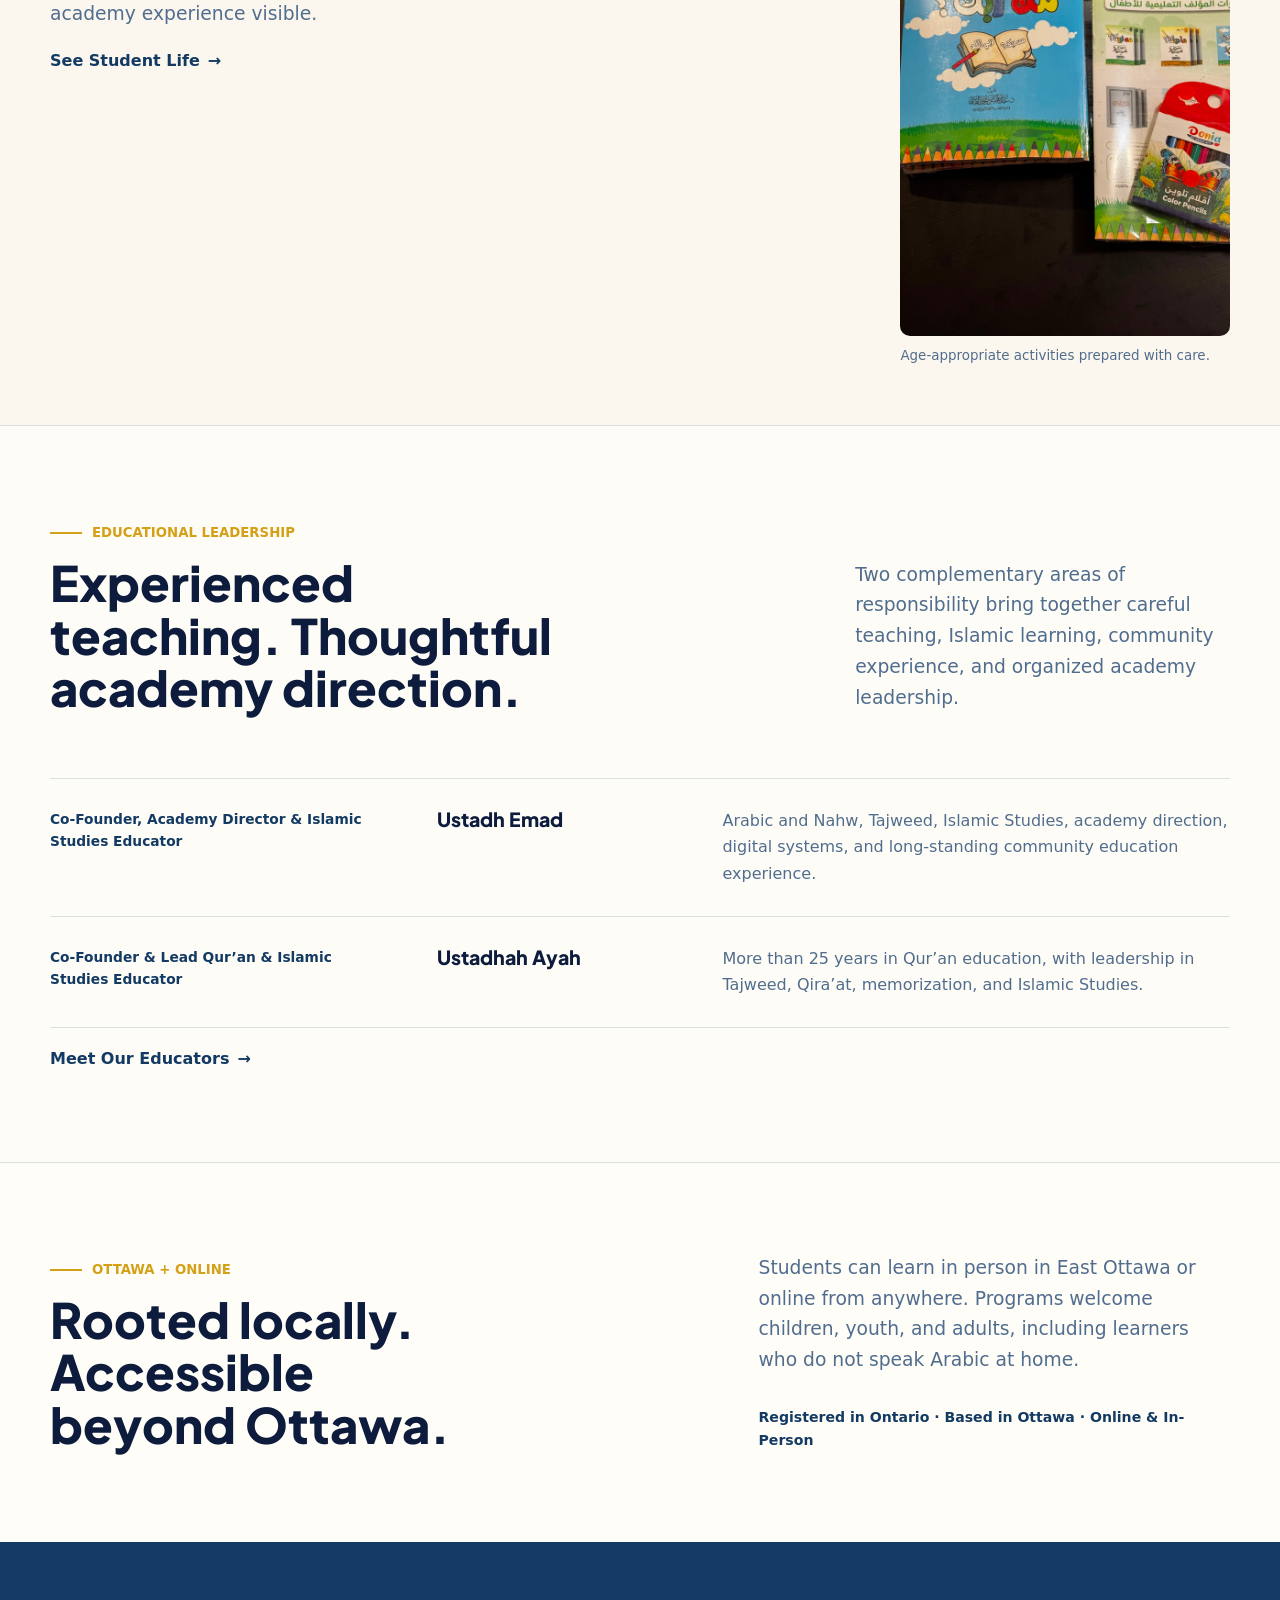
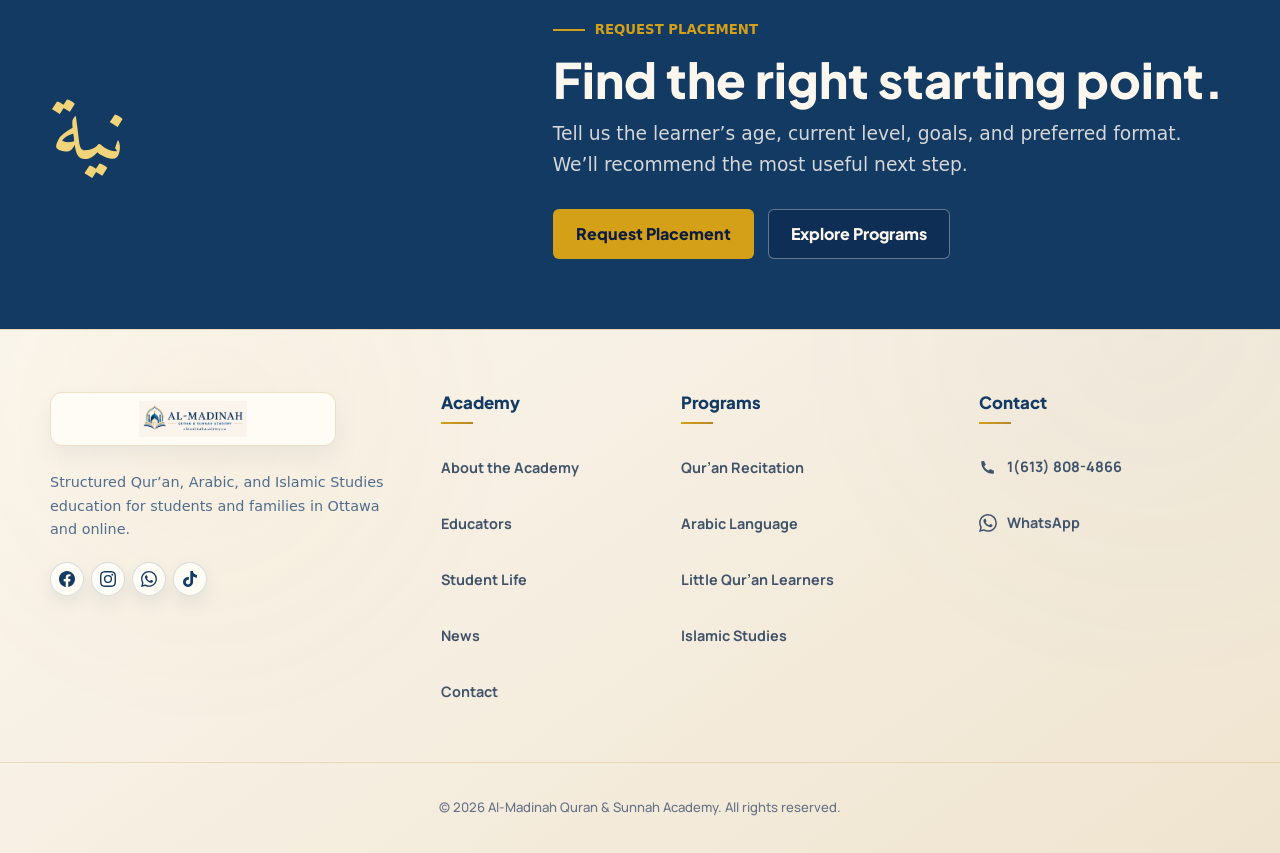
==== commit 5ddcb0da: "Align V4 dark typography with brand guide" ====
--- a/index.html
+++ b/index.html
@@ -11,7 +11,7 @@
   <link href="https://fonts.googleapis.com/css2?family=Amiri:wght@400;700&amp;family=Manrope:wght@400;500;600;700;800&amp;family=Plus+Jakarta+Sans:wght@500;600;700;800&amp;display=swap" rel="stylesheet">
   <script src="assets/js/theme-init.js"></script>
   <link rel="stylesheet" href="assets/css/style.css">
-  <link rel="stylesheet" href="assets/css/v4.css?v=20260912-6">
+  <link rel="stylesheet" href="assets/css/v4.css?v=20260912-7">
 </head>
 <body class="hybrid-v4 home-v4" data-page="home">
   <a class="skip-link" href="#main-content">Skip to content</a>
--- a/assets/css/v4.css
+++ b/assets/css/v4.css
@@ -17,15 +17,15 @@
 
 html[data-theme="dark"] {
   --v4-bg: #0D1B3D;
-  --v4-surface: #12264A;
-  --v4-paper: #172F58;
+  --v4-surface: #13284A;
+  --v4-paper: #18355B;
   --v4-heading: #FBF6EE;
-  --v4-text: #D7DFE8;
-  --v4-muted: #A9BDD4;
-  --v4-primary: #9ABCE2;
-  --v4-blue: #B7D1EE;
-  --v4-soft: #27466F;
-  --v4-border: rgba(215, 223, 232, 0.18);
+  --v4-text: rgba(251, 246, 238, 0.88);
+  --v4-muted: #D7DFE8;
+  --v4-primary: #6C8FB6;
+  --v4-blue: #D7DFE8;
+  --v4-soft: #18355B;
+  --v4-border: #2A4B70;
 }
 
 html[data-theme="dark"] body {
@@ -269,6 +269,25 @@
 .hybrid-v4 .post-excerpt,
 .hybrid-v4 .post-content p,
 .hybrid-v4 .post-content li { color: var(--v4-muted); }
+html[data-theme="dark"] .hybrid-v4 .card p,
+html[data-theme="dark"] .hybrid-v4 .program-card p,
+html[data-theme="dark"] .hybrid-v4 .teacher-card p,
+html[data-theme="dark"] .hybrid-v4 .path-card p { color: var(--v4-muted); }
+html[data-theme="dark"] .hybrid-v4 .post-category { color: var(--v4-muted); }
+html[data-theme="dark"] .hybrid-v4 input::placeholder,
+html[data-theme="dark"] .hybrid-v4 textarea::placeholder {
+  color: color-mix(in srgb, var(--v4-muted) 78%, transparent);
+  opacity: 1;
+}
+html[data-theme="dark"] .hybrid-v4 input:focus,
+html[data-theme="dark"] .hybrid-v4 select:focus,
+html[data-theme="dark"] .hybrid-v4 textarea:focus {
+  border-color: #6C8FB6;
+  box-shadow: 0 0 0 4px color-mix(in srgb, #6C8FB6 24%, transparent);
+}
+html[data-theme="dark"] .hybrid-v4 input:focus-visible,
+html[data-theme="dark"] .hybrid-v4 select:focus-visible,
+html[data-theme="dark"] .hybrid-v4 textarea:focus-visible { outline-color: #6C8FB6; }
 html[data-theme="dark"] .contact-v4 .contact-methods > a:not([data-social="whatsapp"]) > span,
 html[data-theme="dark"] .contact-v4 .contact-methods > div > span { color: #F1D47A; }
 
@@ -413,7 +432,7 @@
 }
 html[data-theme="dark"] .site-footer::before { opacity: 0.1; }
 html[data-theme="dark"] .site-footer .footer-brand p,
-html[data-theme="dark"] .site-footer .footer-bottom p { color: #A9BDD4; }
+html[data-theme="dark"] .site-footer .footer-bottom p { color: #D7DFE8; }
 html[data-theme="dark"] .site-footer .footer-column > h2 { color: #FBF6EE; }
 html[data-theme="dark"] .site-footer .footer-column > a,
 html[data-theme="dark"] .site-footer .footer-contact-links a { color: #D7DFE8; }
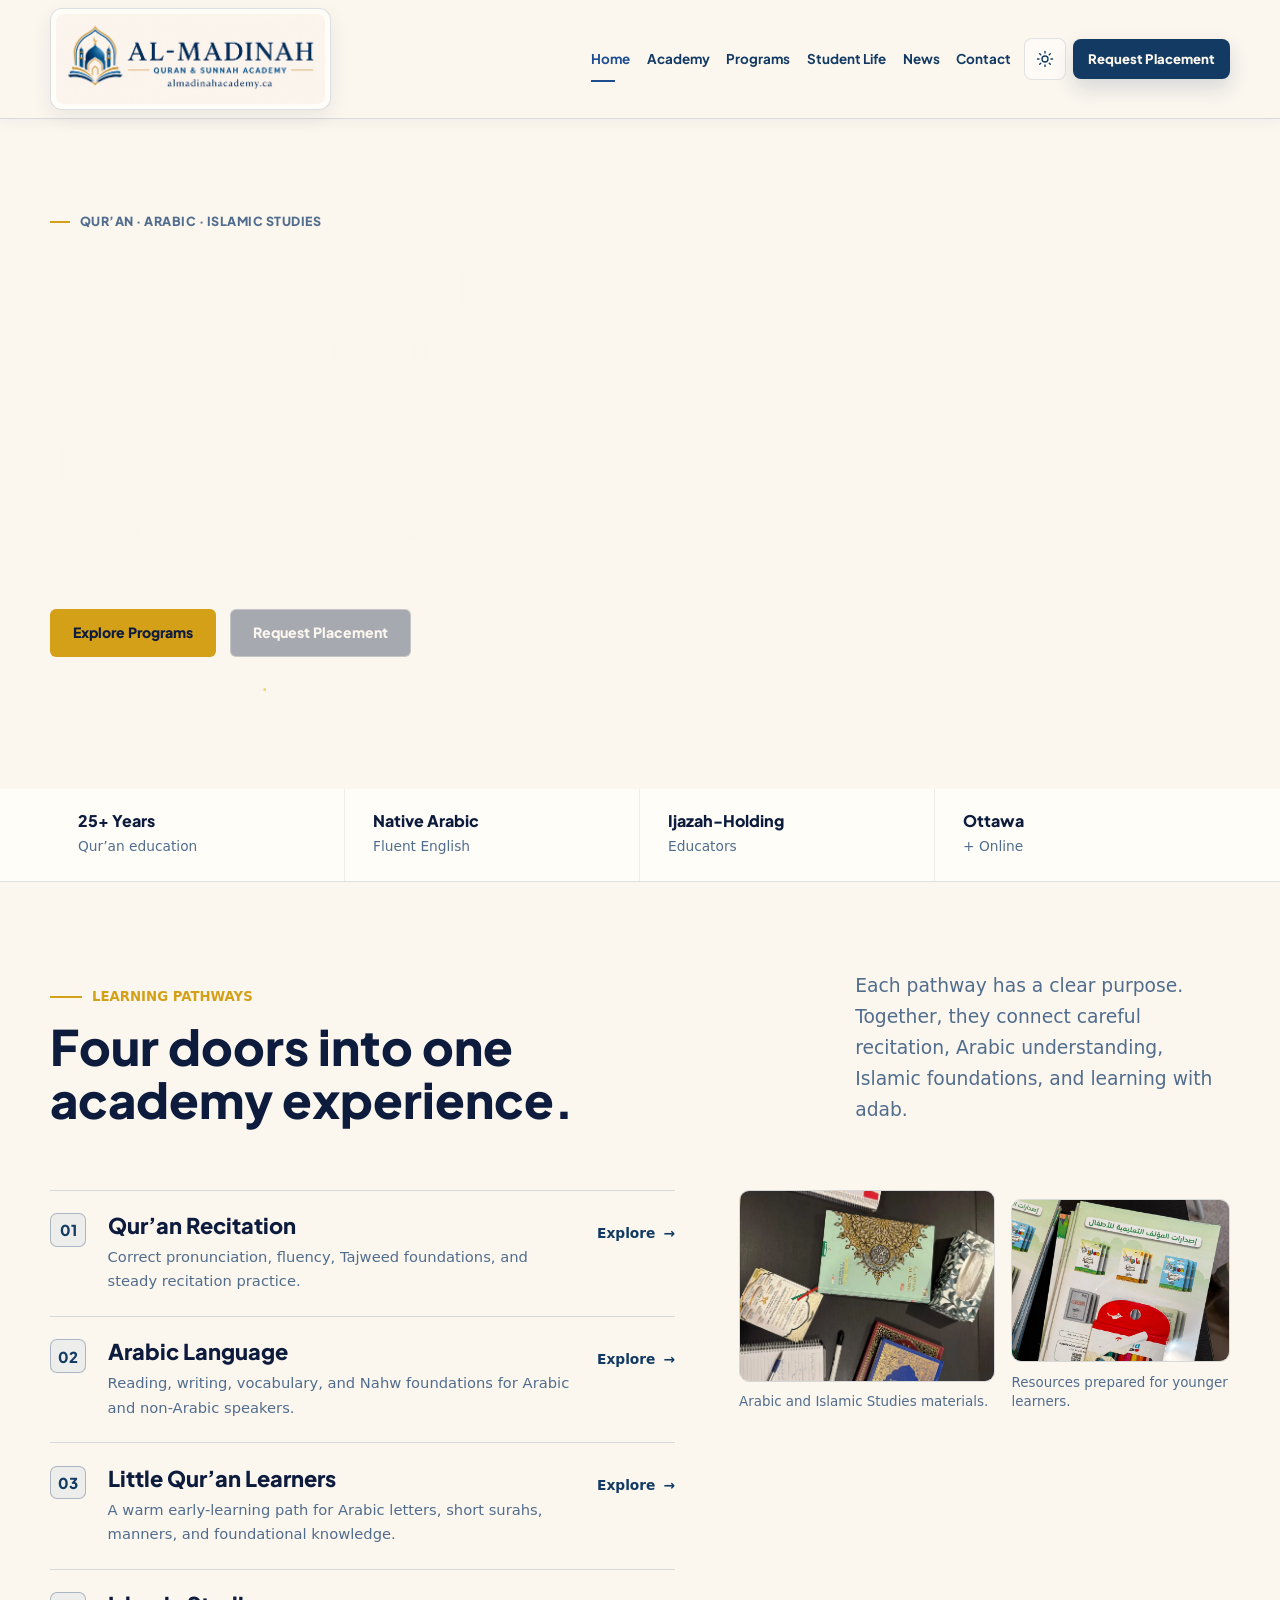
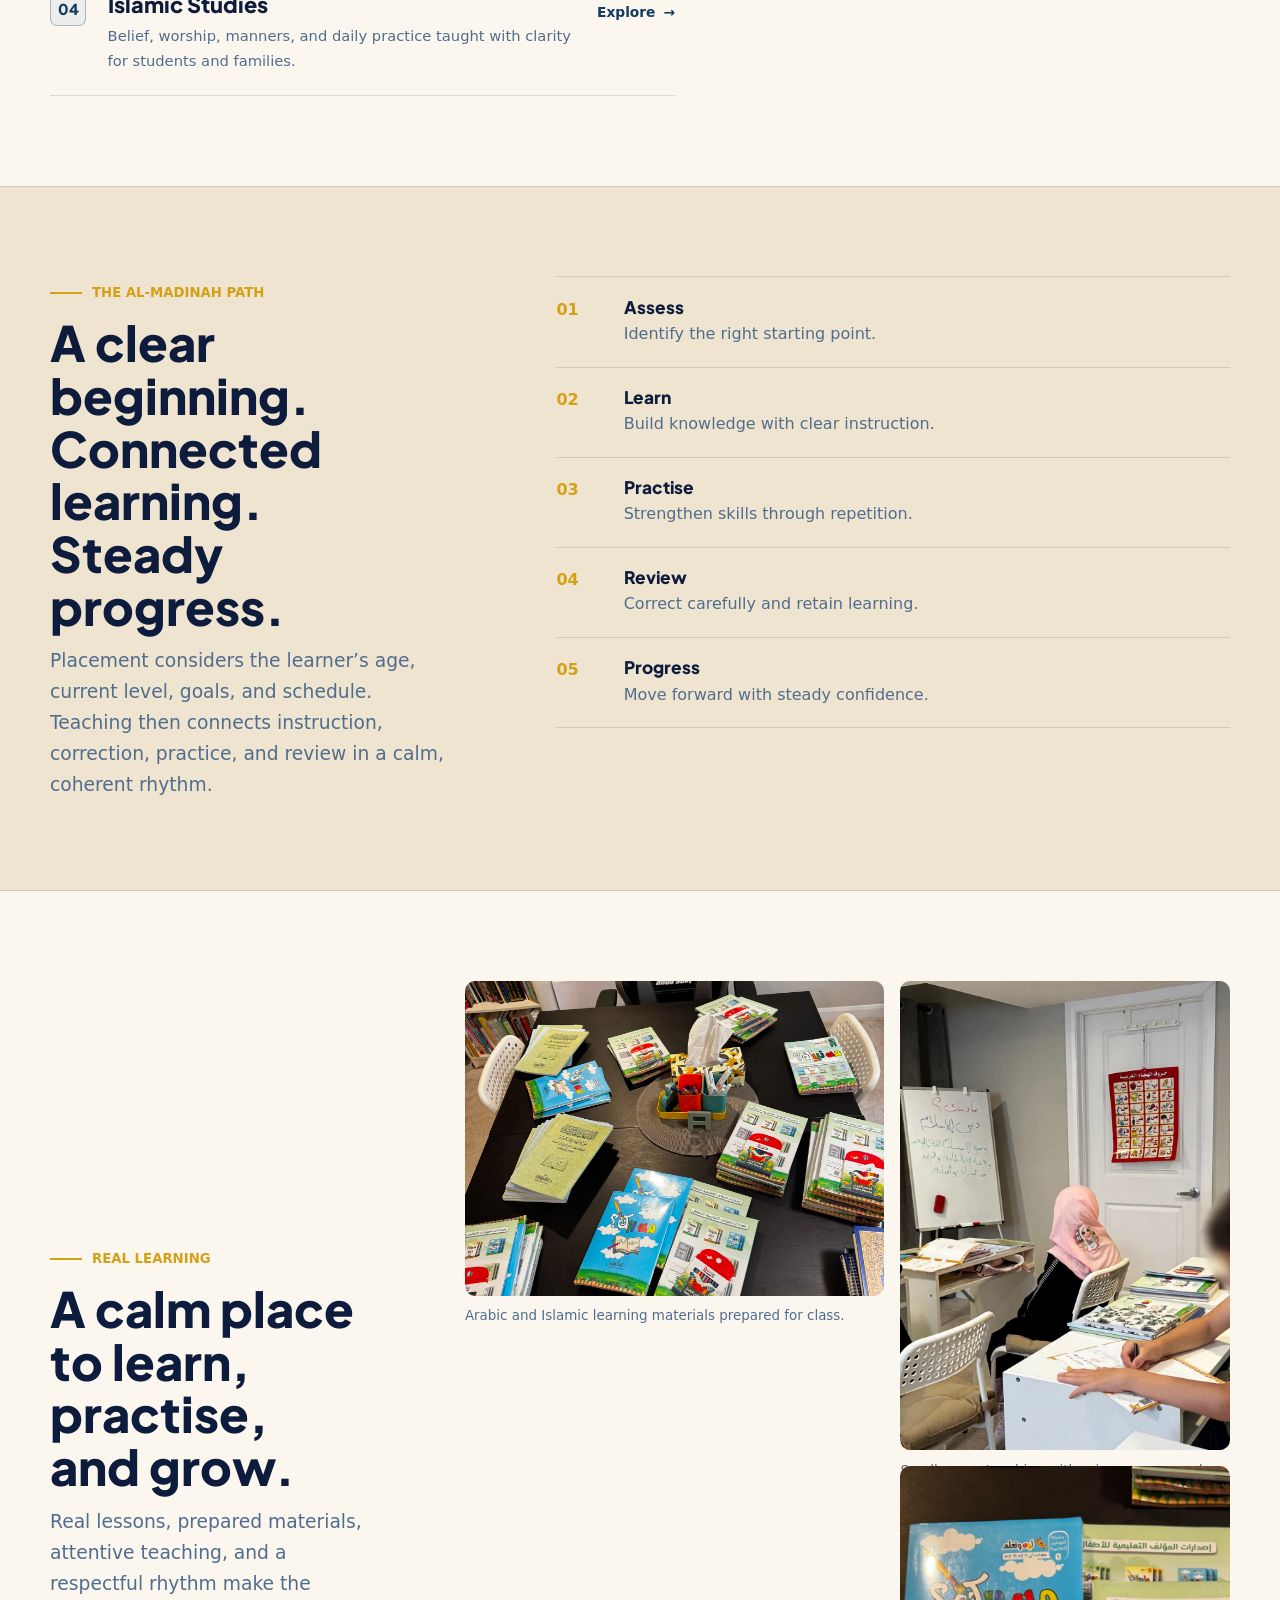
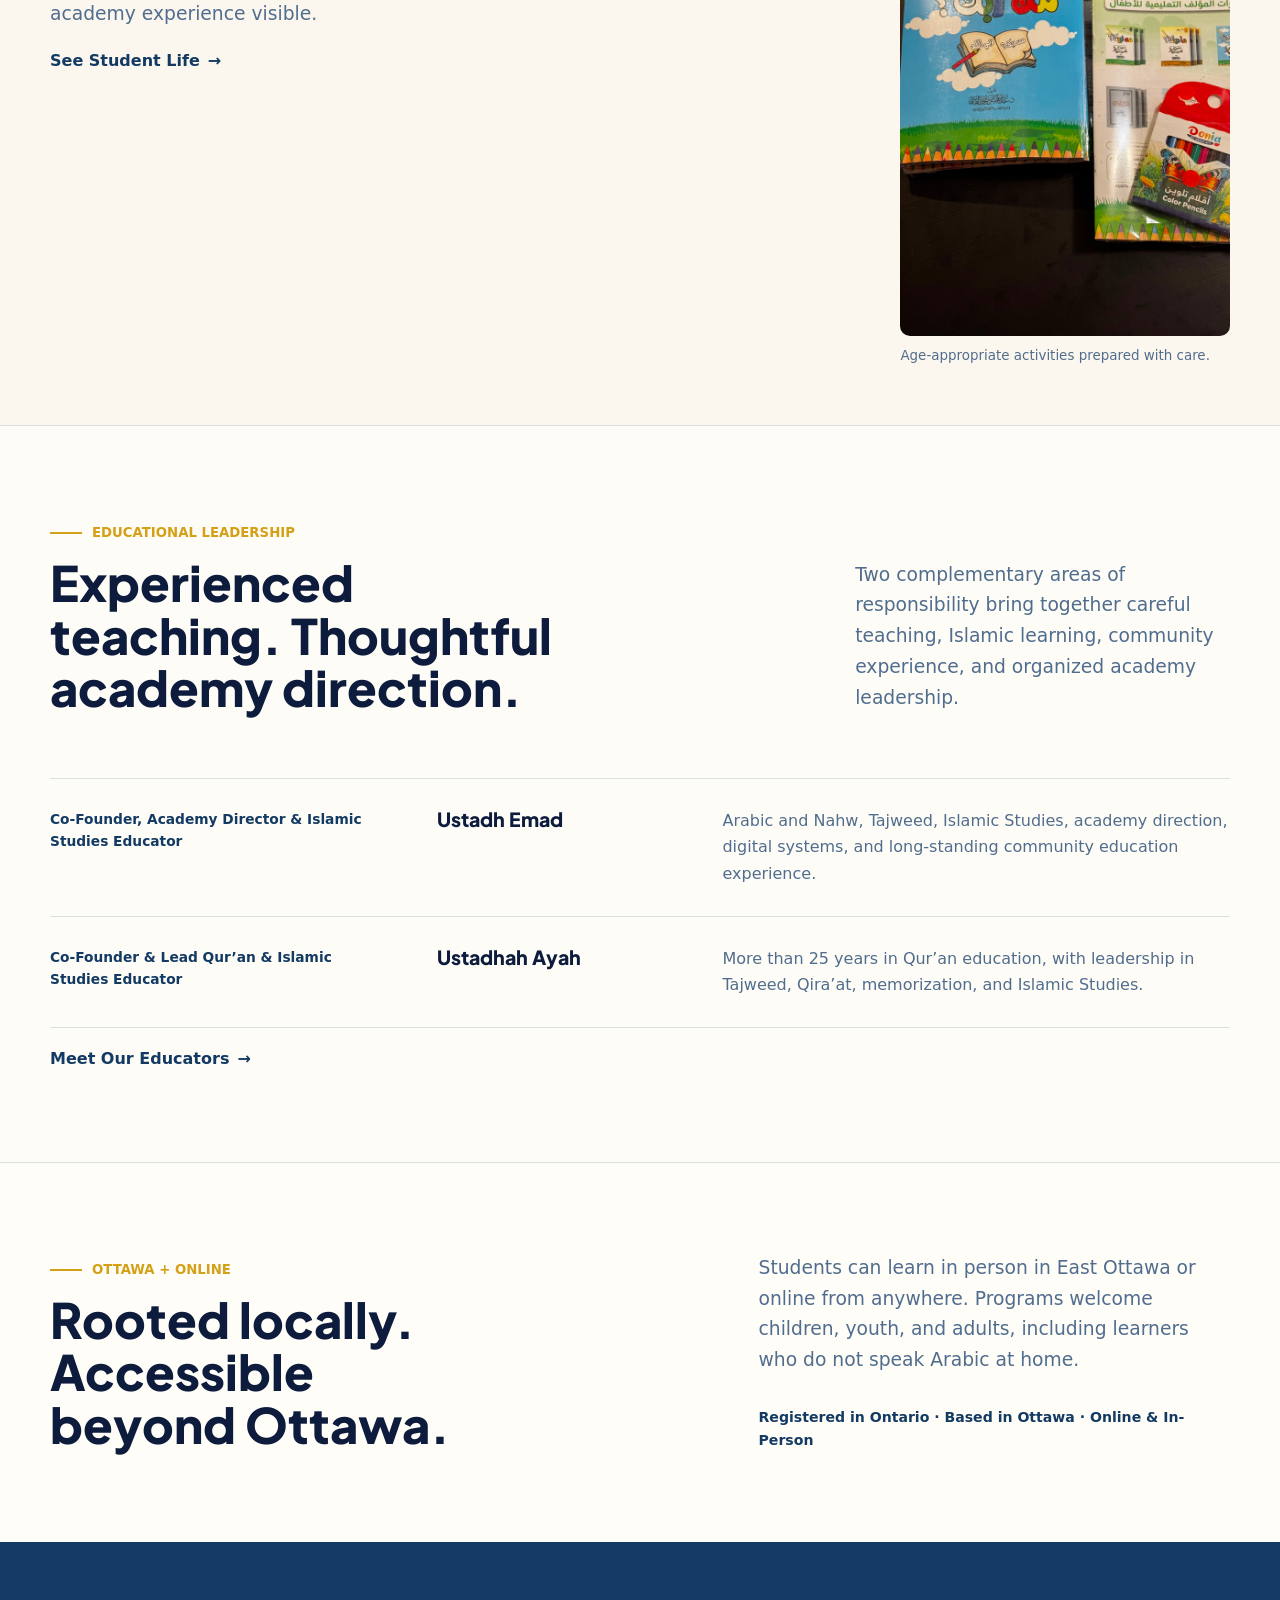
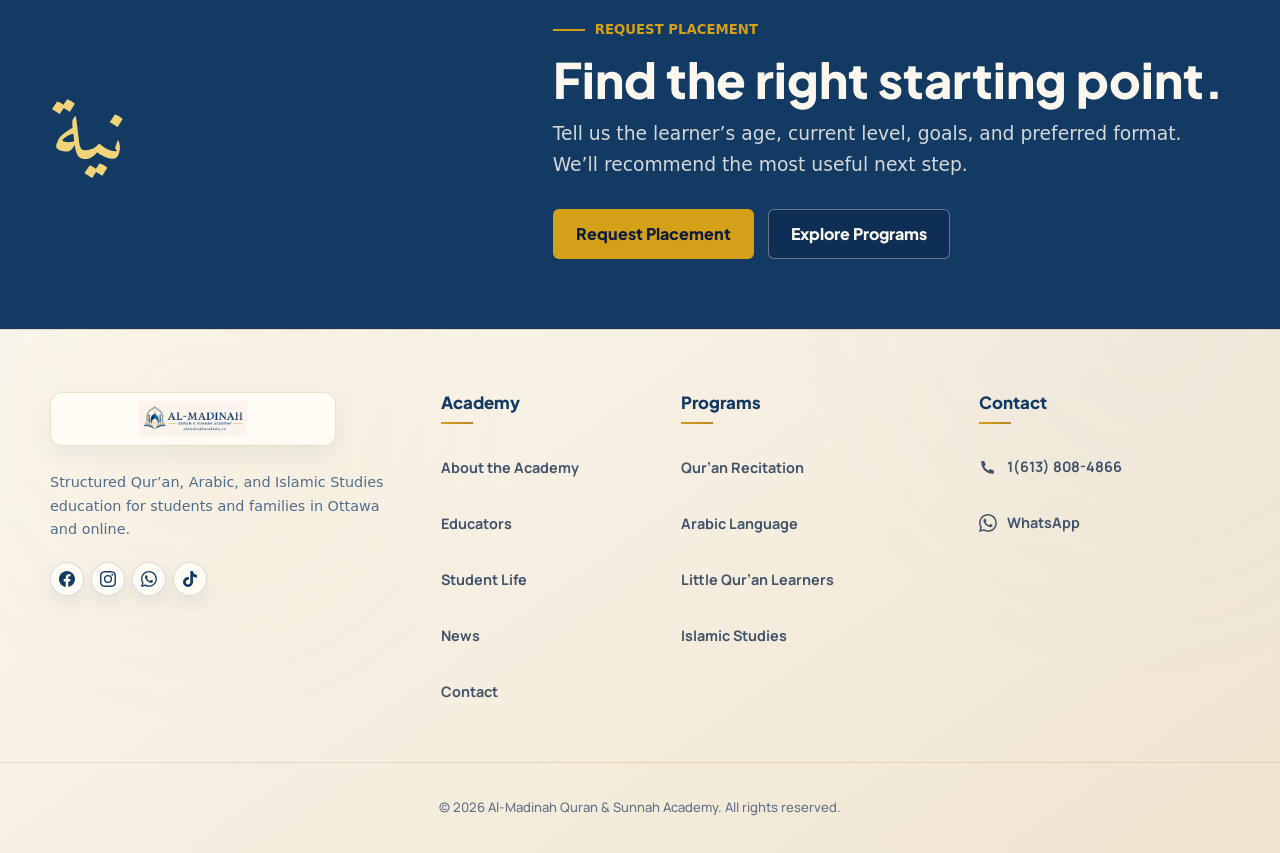
==== commit a2106629: "Polish V4 hero imagery" ====
--- a/index.html
+++ b/index.html
@@ -47,7 +47,7 @@
             <li><span class="v4-index">04</span><div><h3>Islamic Studies</h3><p>Belief, worship, manners, and daily practice taught with clarity for students and families.</p></div><a class="btn-link" href="programs.html#islamic-studies">Explore</a></li>
           </ol>
           <div class="v4-program-visuals" aria-label="Academy learning materials">
-            <figure><img src="assets/images/v4/homepage/arabic-islamic-books.jpg" alt="Arabic readers and Islamic Studies workbooks arranged on an academy table" width="3840" height="2160" loading="lazy" decoding="async"><figcaption>Arabic and Islamic Studies materials.</figcaption></figure>
+            <figure><img src="assets/images/v4/programs/learning-materials.webp" alt="Qur’an, Arabic learning materials, and lesson notes arranged on an academy table" width="1050" height="1400" loading="lazy" decoding="async"><figcaption>Arabic and Islamic Studies materials.</figcaption></figure>
             <figure><img src="assets/images/v4/homepage/kids-islamic-books1.jpeg" alt="Children’s Islamic books and colouring pencils prepared for class" width="1536" height="2048" loading="lazy" decoding="async"><figcaption>Resources prepared for younger learners.</figcaption></figure>
           </div>
         </div>
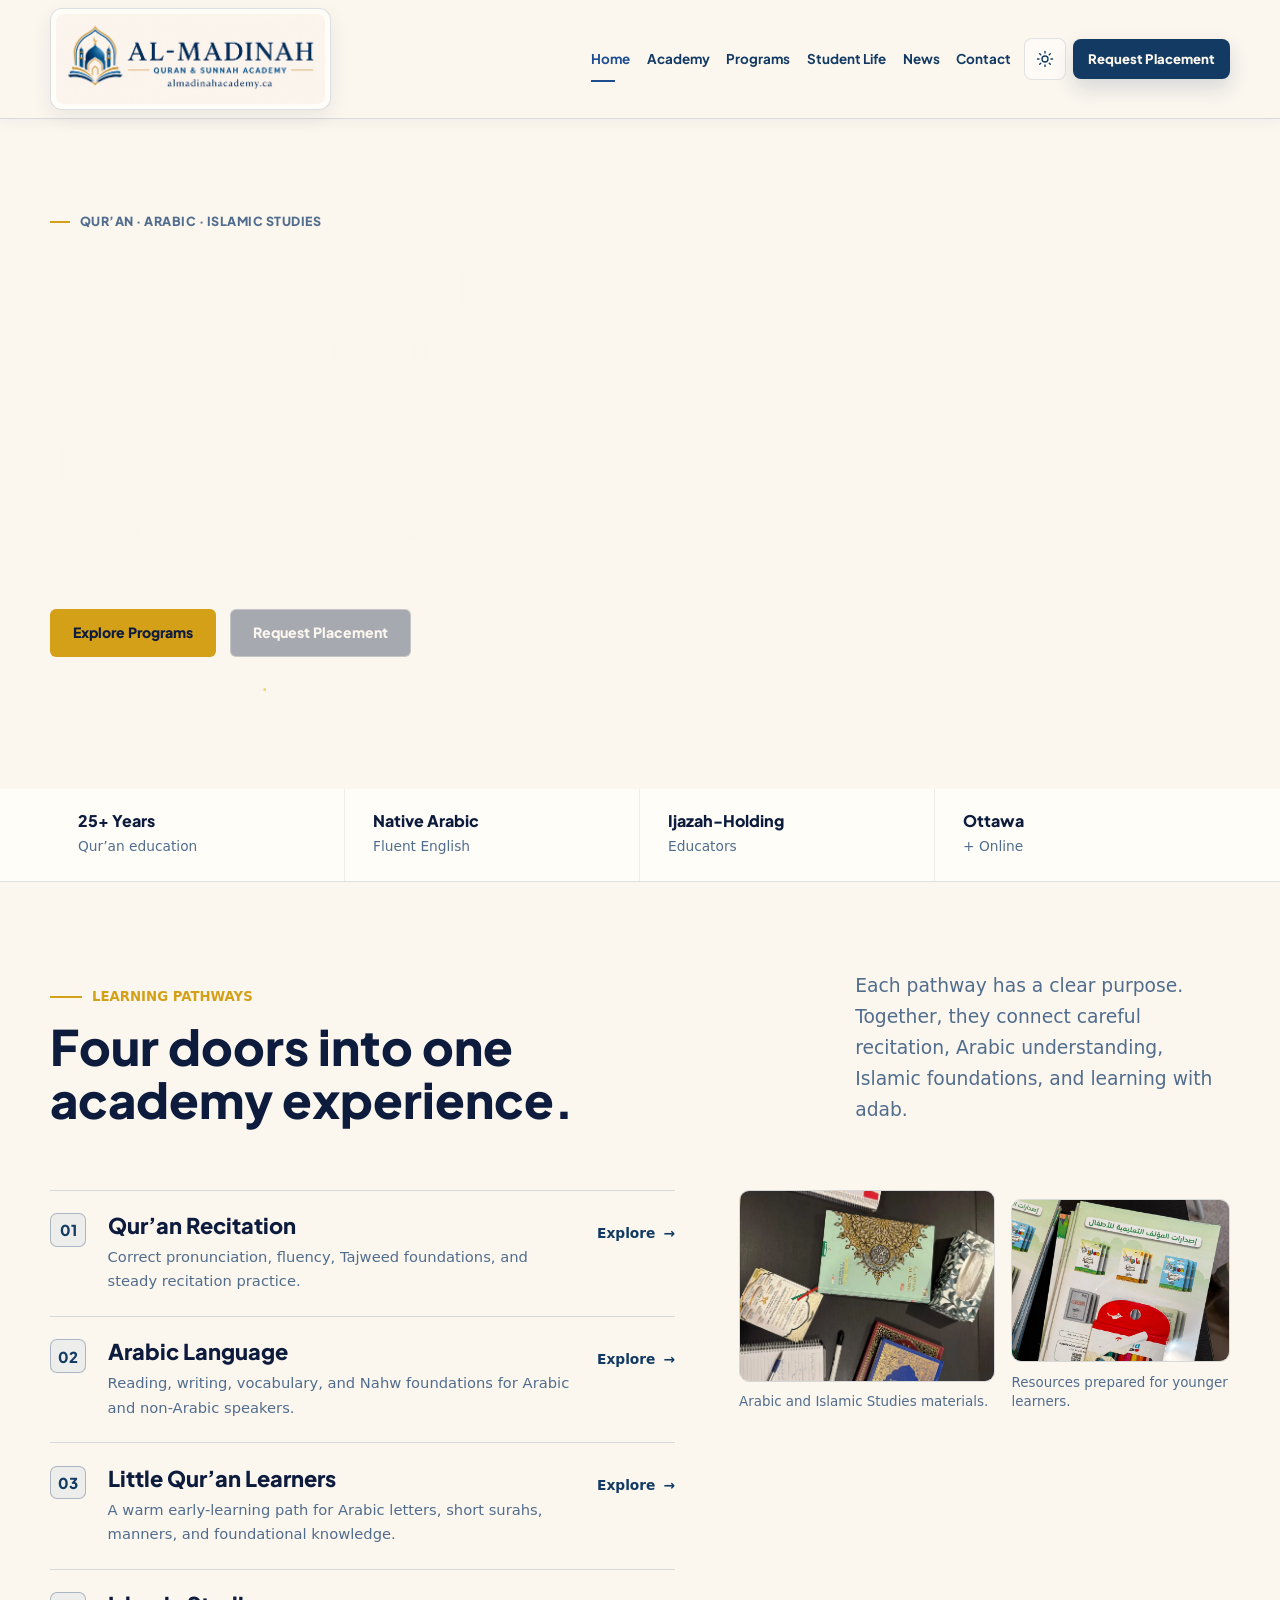
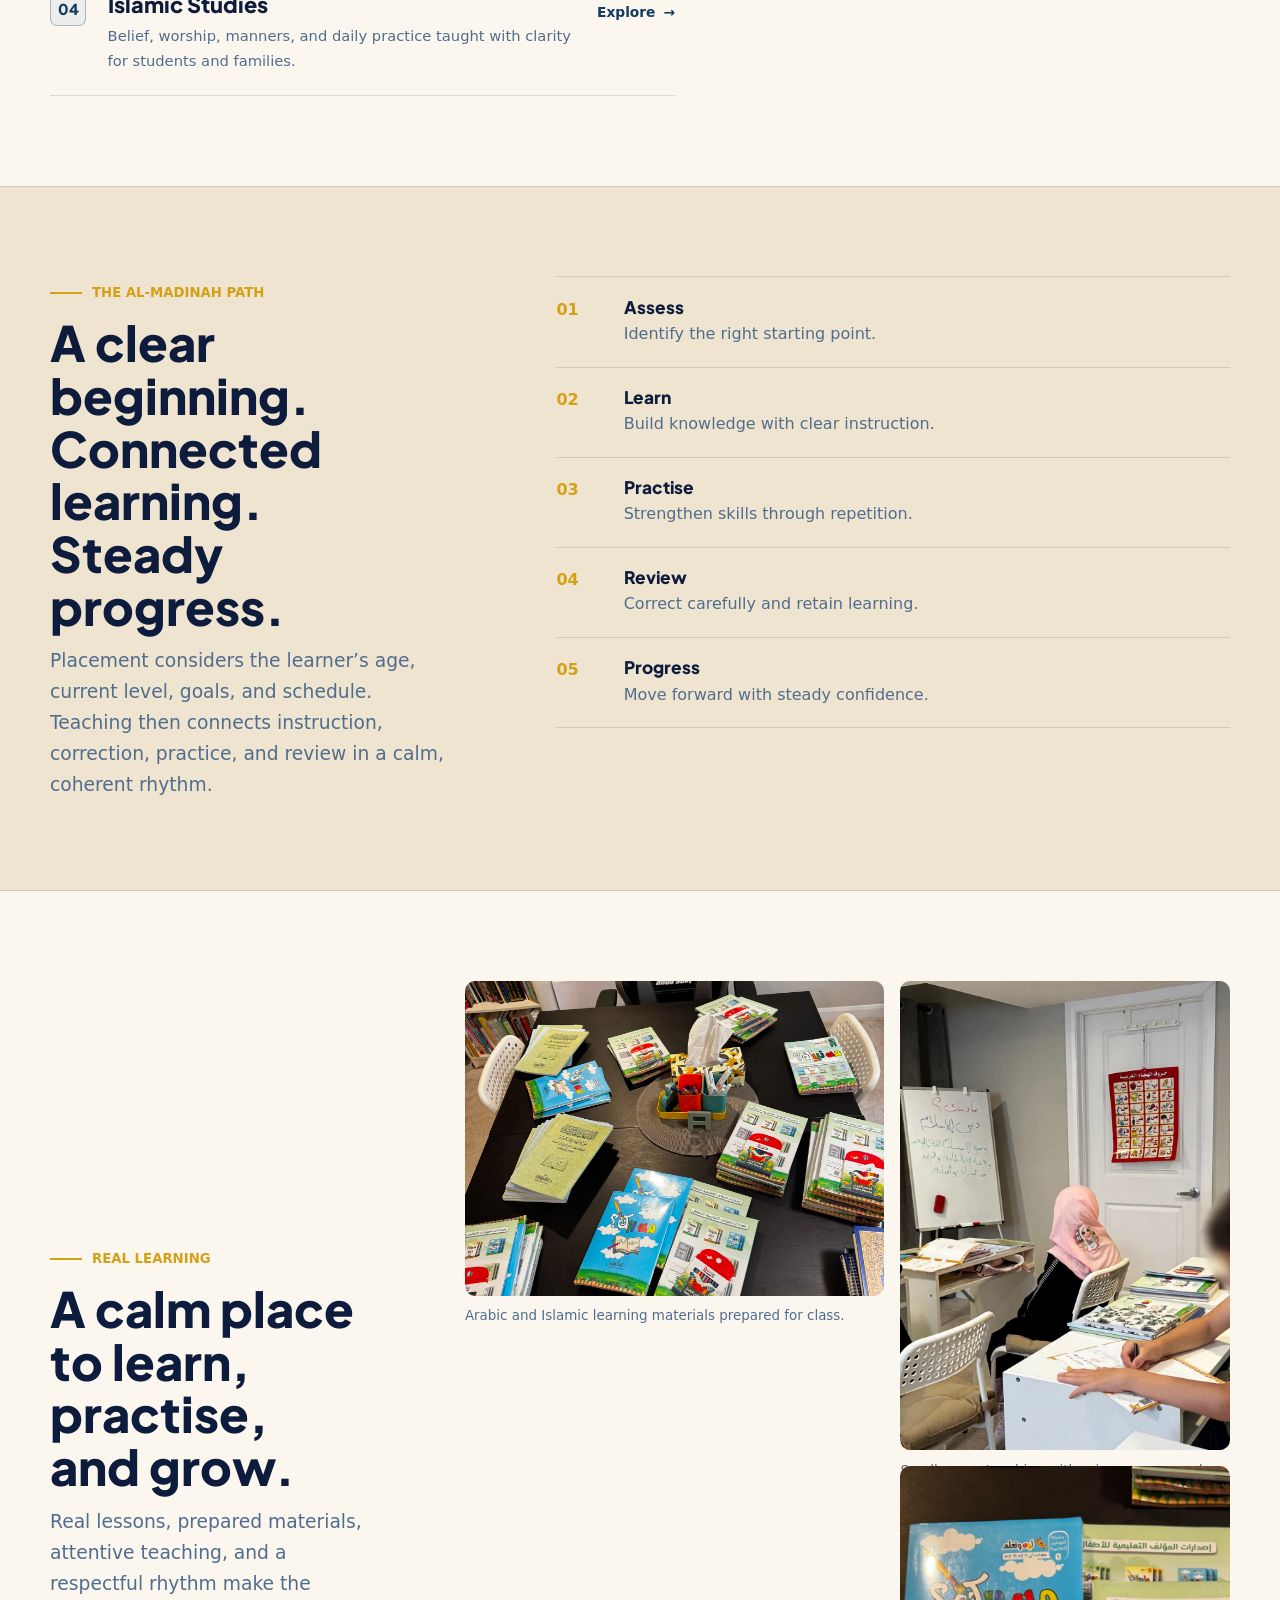
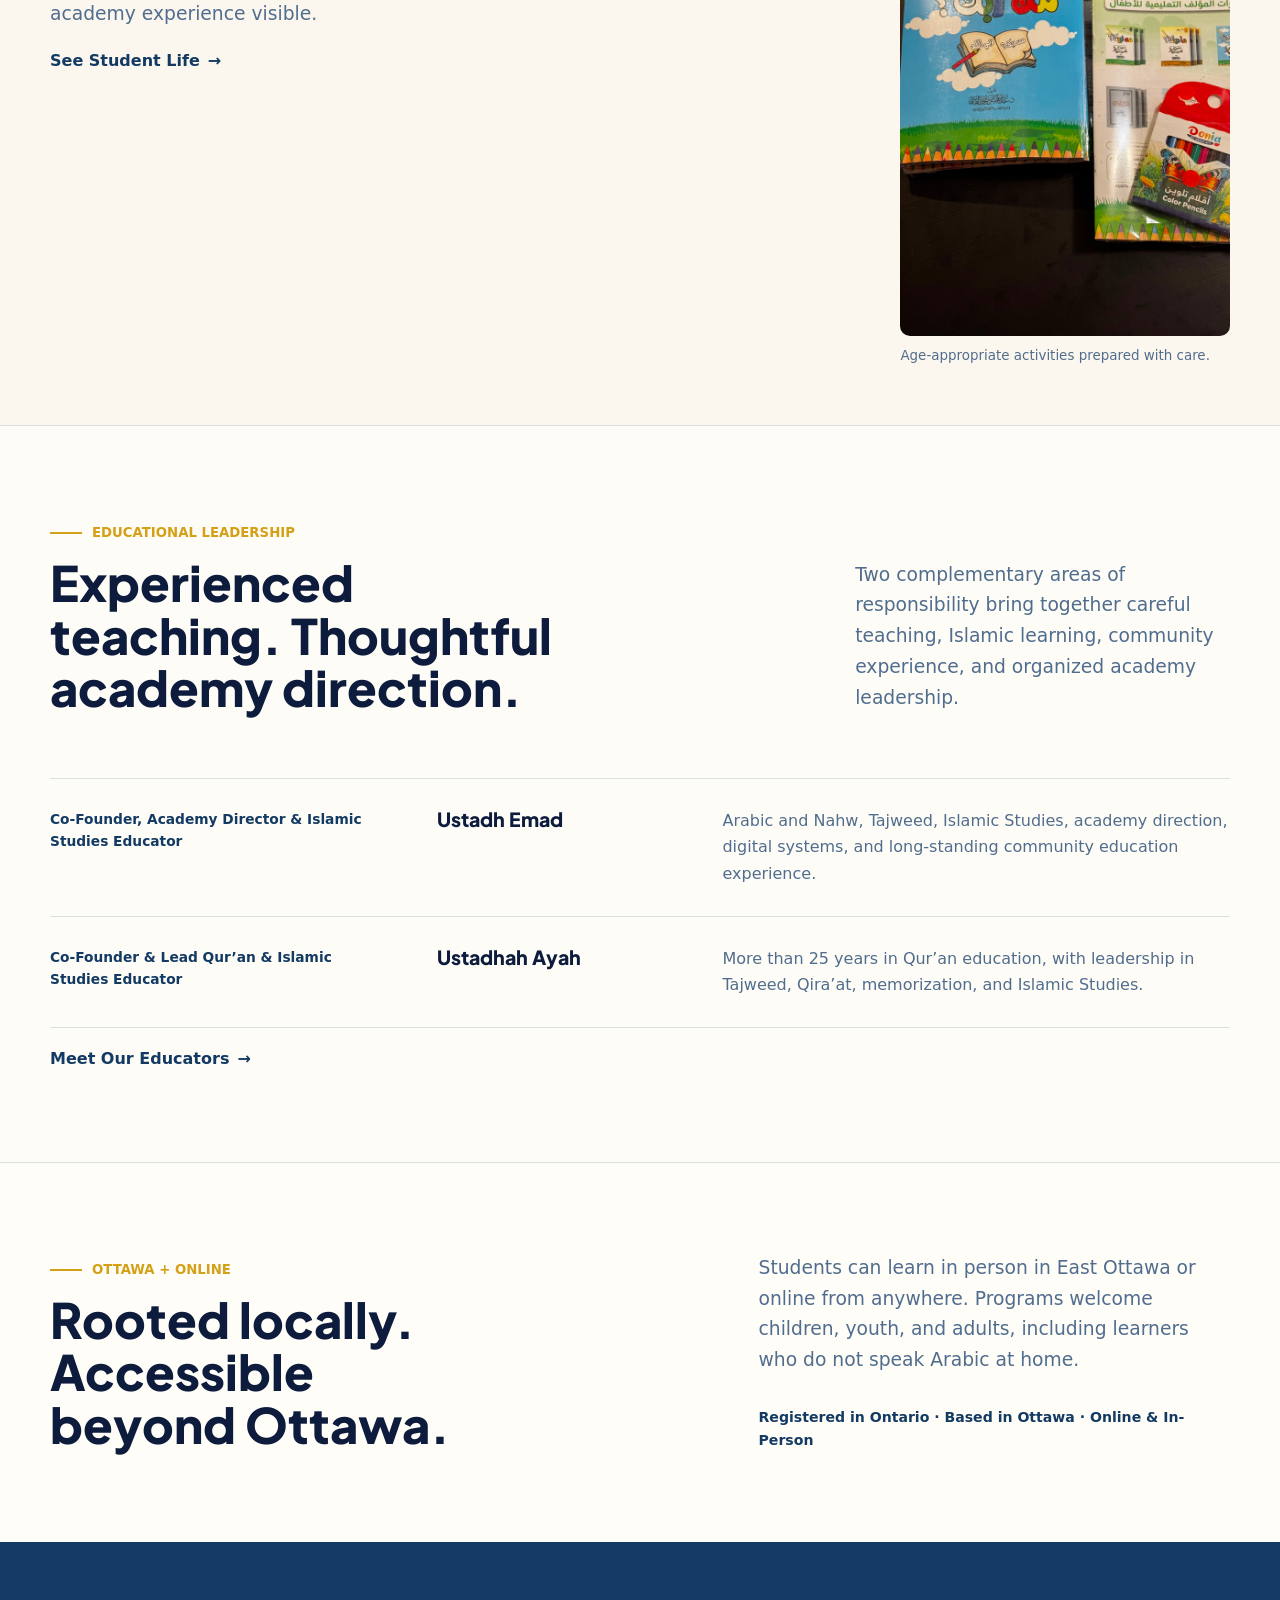
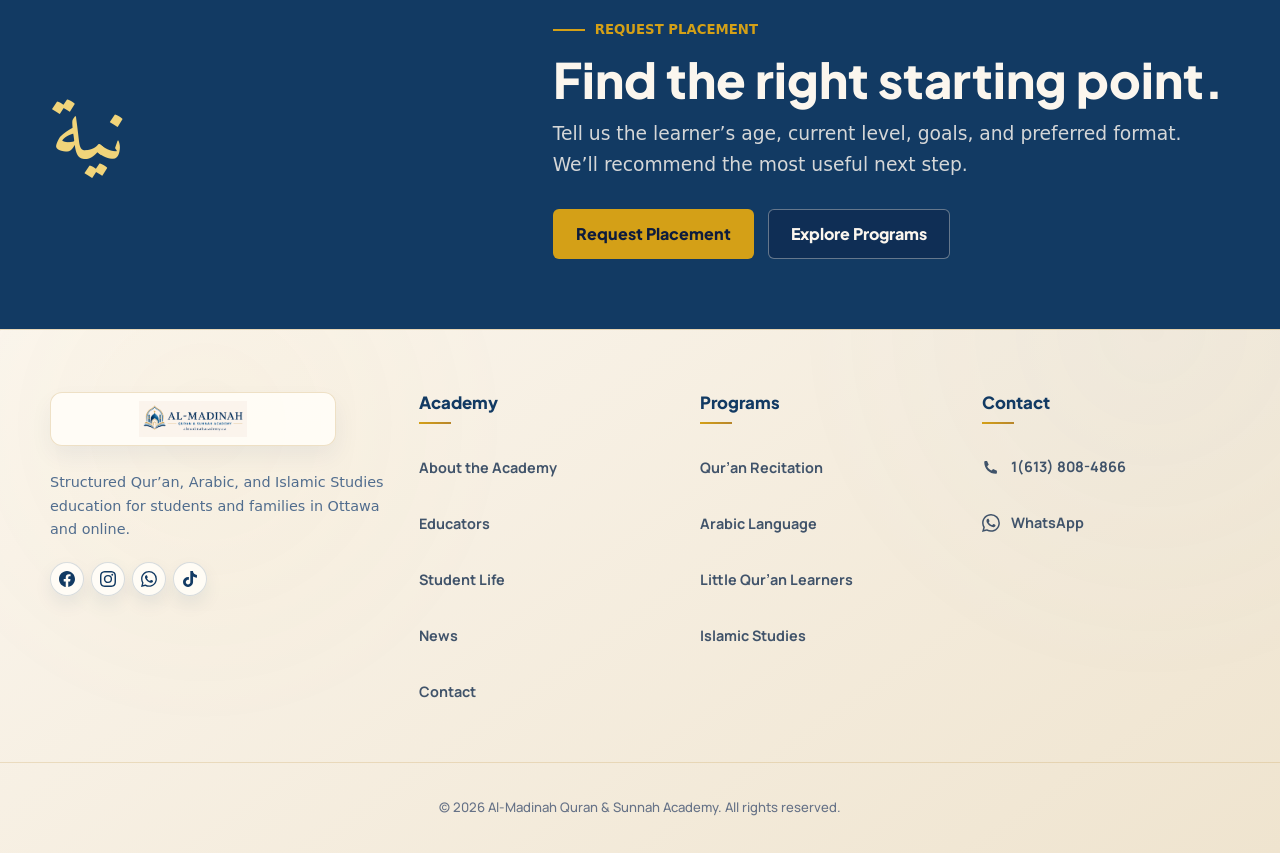
==== commit 5afba743: "Balance footer column spacing" ====
--- a/index.html
+++ b/index.html
@@ -11,7 +11,7 @@
   <link href="https://fonts.googleapis.com/css2?family=Amiri:wght@400;700&amp;family=Manrope:wght@400;500;600;700;800&amp;family=Plus+Jakarta+Sans:wght@500;600;700;800&amp;display=swap" rel="stylesheet">
   <script src="assets/js/theme-init.js"></script>
   <link rel="stylesheet" href="assets/css/style.css">
-  <link rel="stylesheet" href="assets/css/v4.css?v=20260912-7">
+  <link rel="stylesheet" href="assets/css/v4.css?v=20260913-1">
 </head>
 <body class="hybrid-v4 home-v4" data-page="home">
   <a class="skip-link" href="#main-content">Skip to content</a>
--- a/assets/css/v4.css
+++ b/assets/css/v4.css
@@ -315,7 +315,7 @@
   position: relative;
   z-index: 1;
   display: grid;
-  grid-template-columns: minmax(0, 1.35fr) minmax(0, 0.78fr) minmax(0, 1fr) minmax(0, 0.95fr);
+  grid-template-columns: minmax(280px, 1.35fr) repeat(3, minmax(0, 1fr));
   gap: 34px;
   align-items: start;
   padding-block: 0;
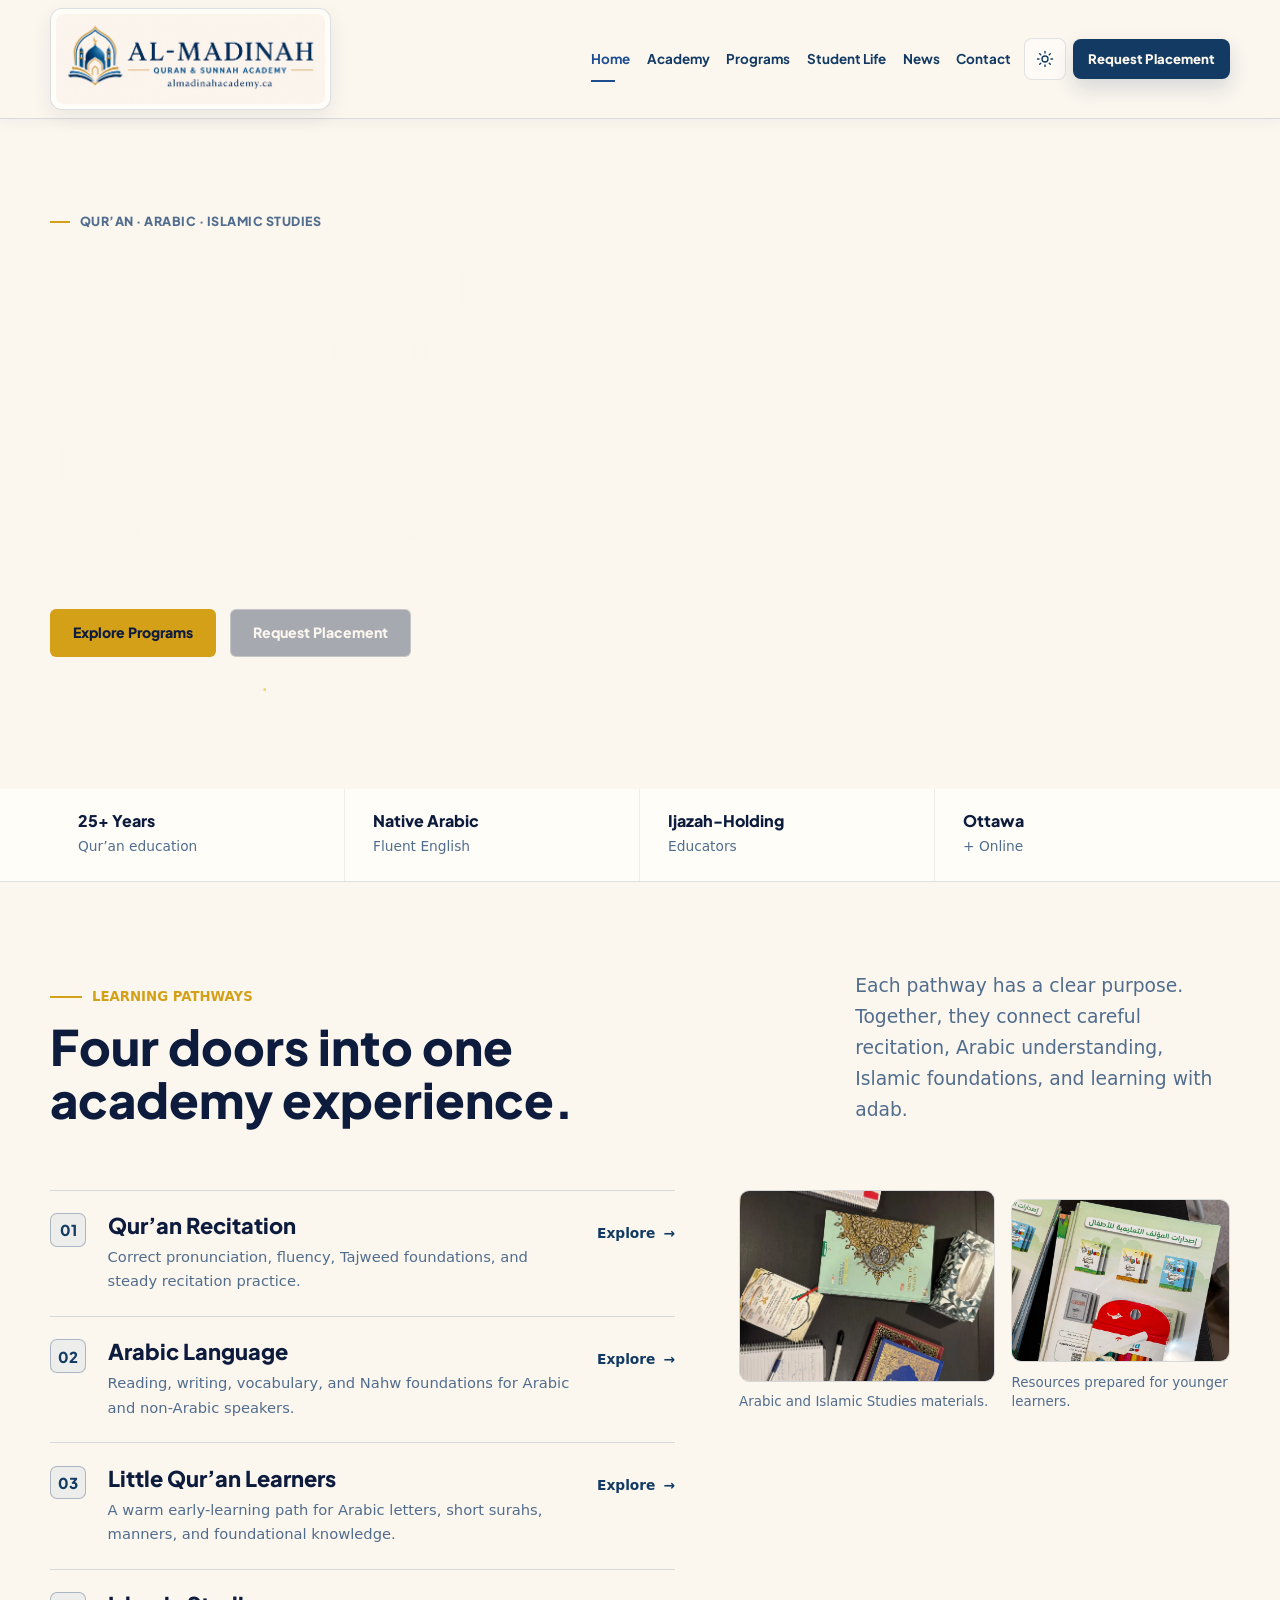
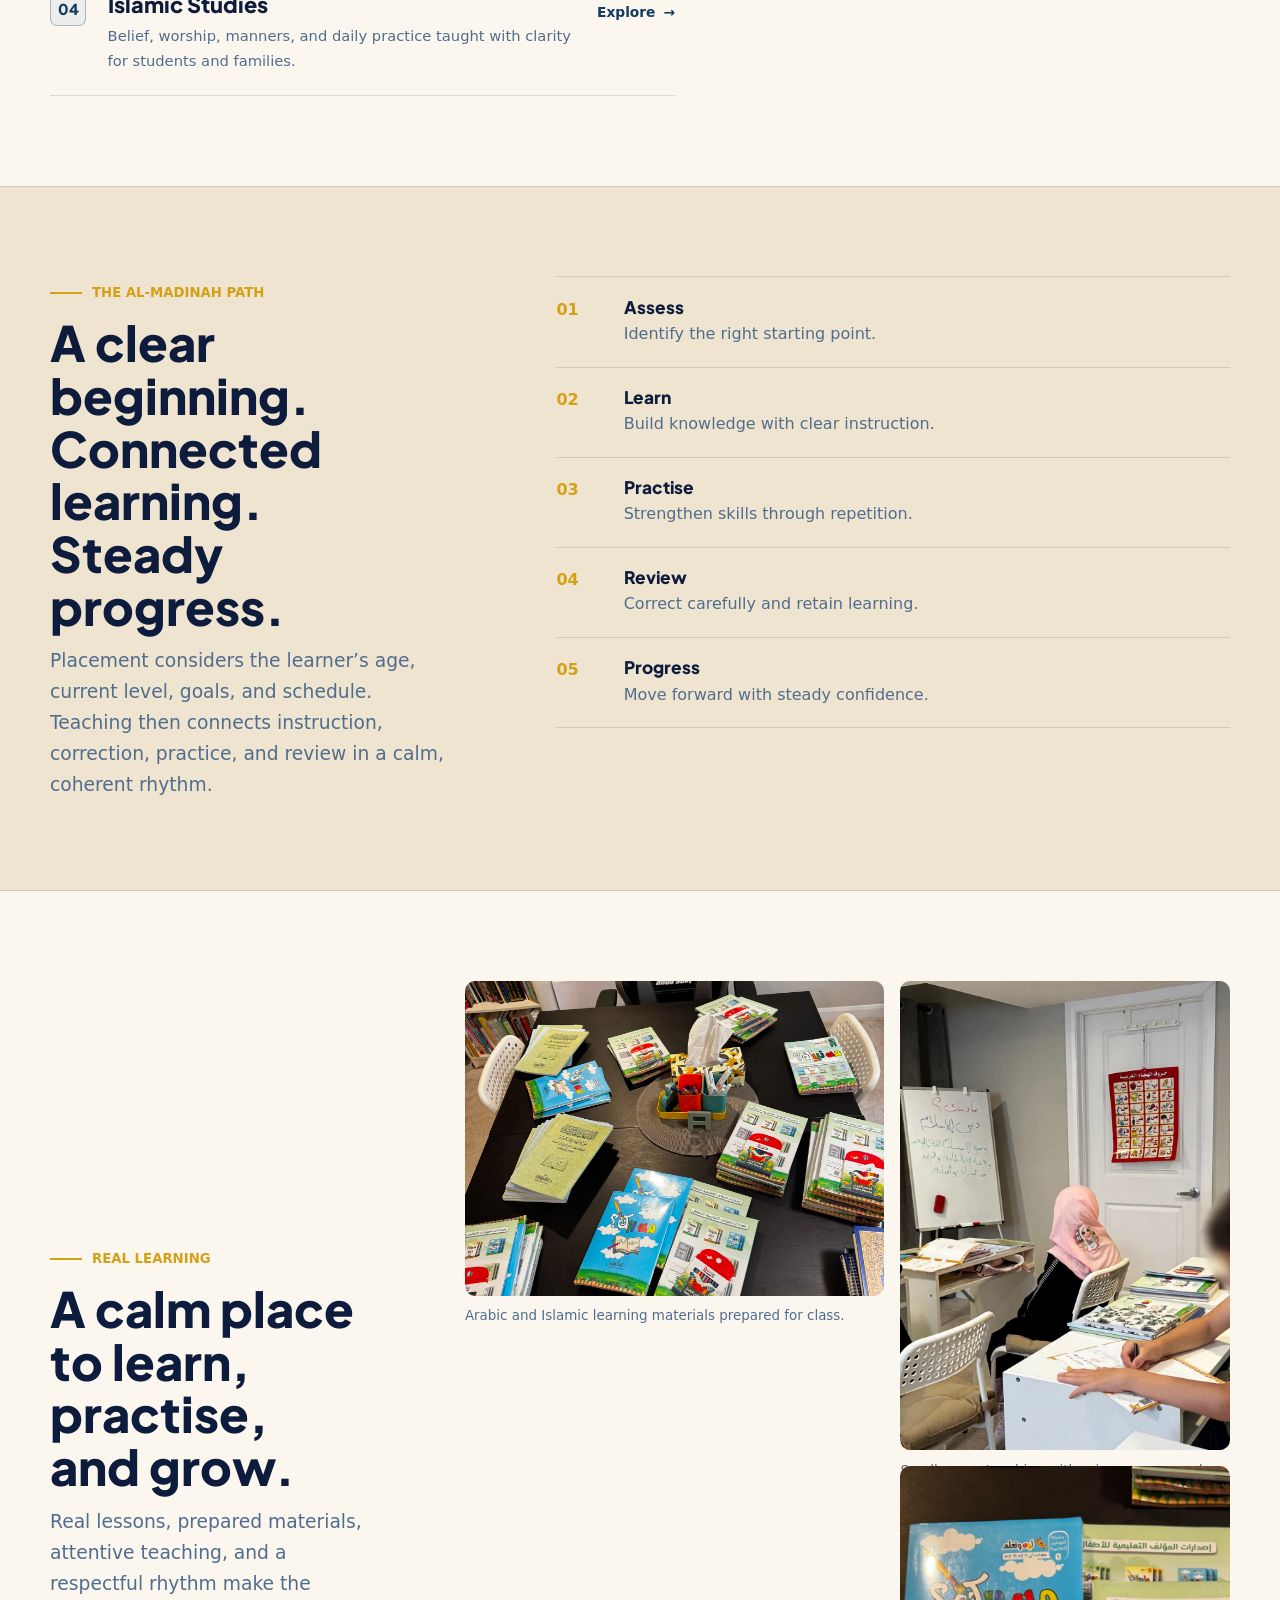
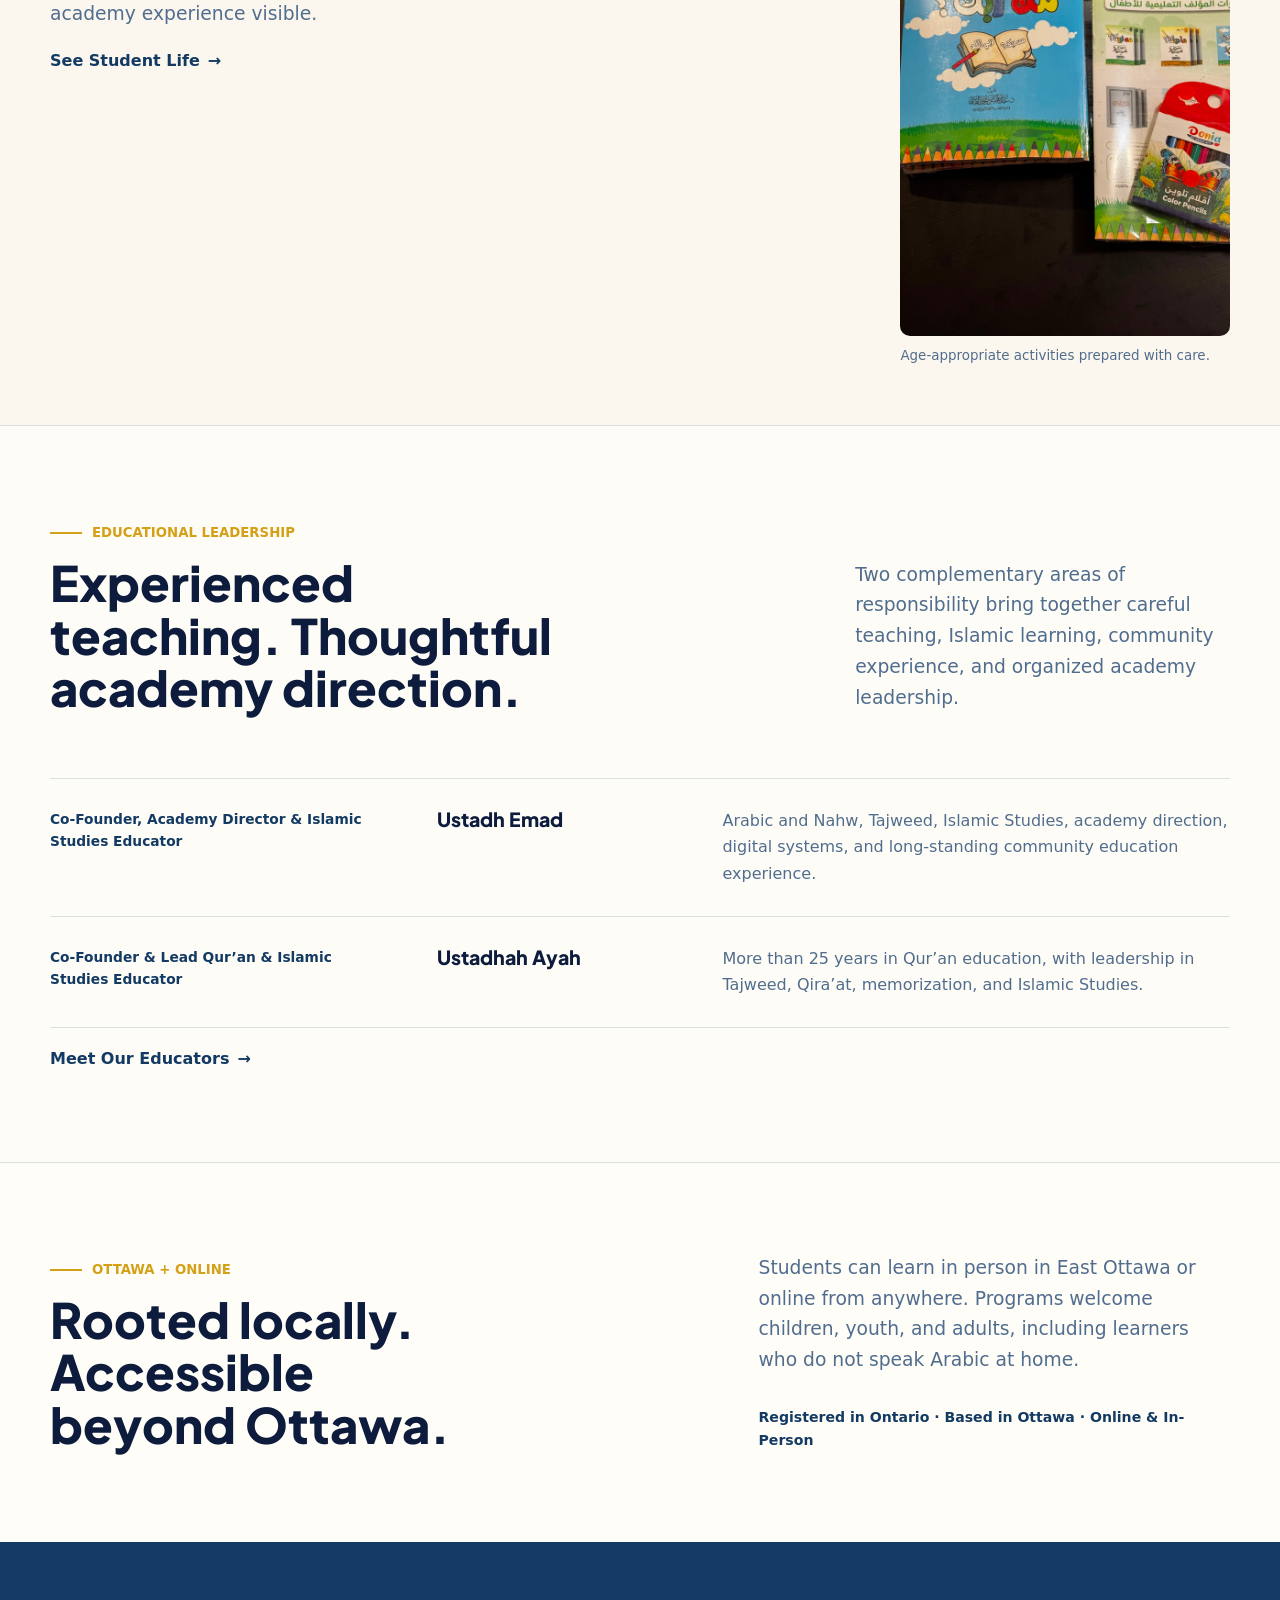
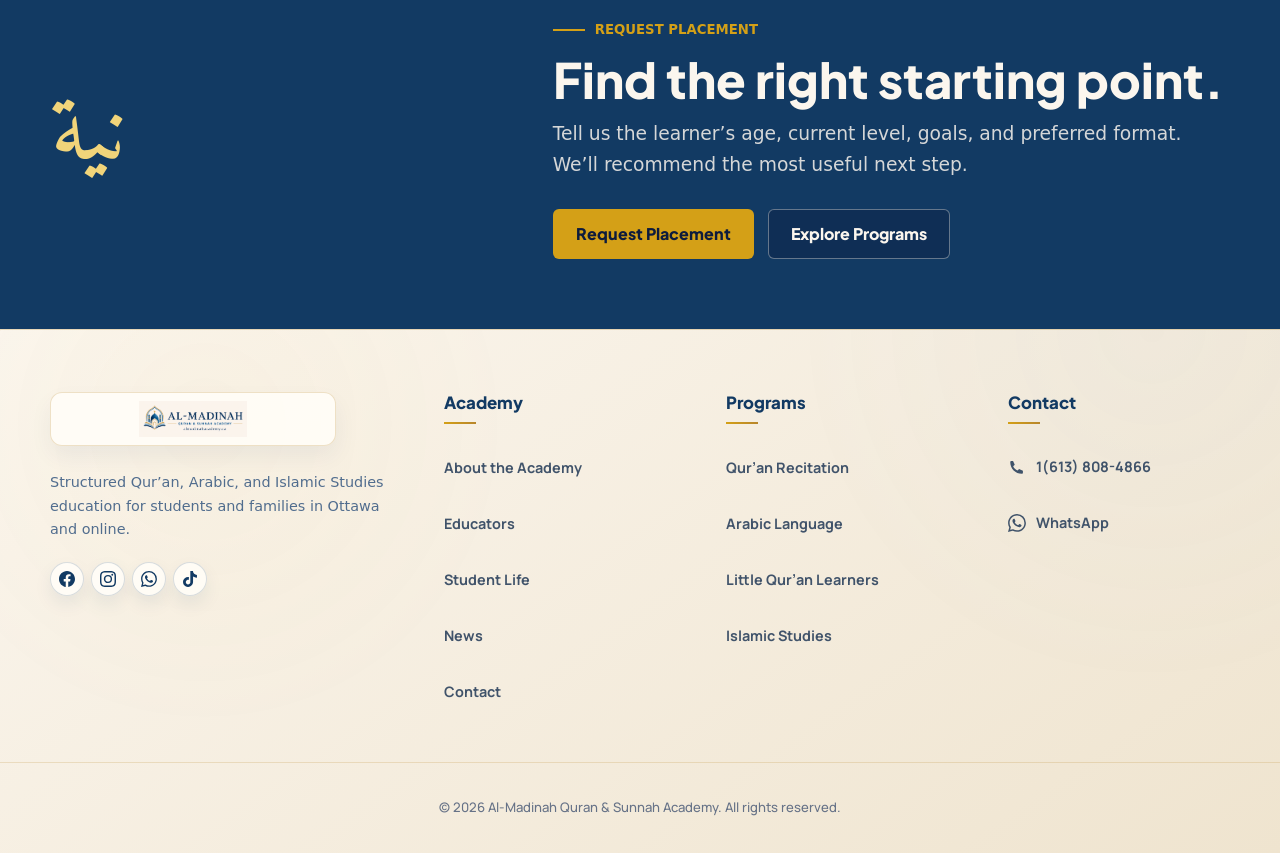
==== commit 4b0312ca: "Refine footer brand-to-nav spacing" ====
--- a/index.html
+++ b/index.html
@@ -11,7 +11,7 @@
   <link href="https://fonts.googleapis.com/css2?family=Amiri:wght@400;700&amp;family=Manrope:wght@400;500;600;700;800&amp;family=Plus+Jakarta+Sans:wght@500;600;700;800&amp;display=swap" rel="stylesheet">
   <script src="assets/js/theme-init.js"></script>
   <link rel="stylesheet" href="assets/css/style.css">
-  <link rel="stylesheet" href="assets/css/v4.css?v=20260913-1">
+  <link rel="stylesheet" href="assets/css/v4.css?v=20260913-2">
 </head>
 <body class="hybrid-v4 home-v4" data-page="home">
   <a class="skip-link" href="#main-content">Skip to content</a>
--- a/assets/css/v4.css
+++ b/assets/css/v4.css
@@ -320,6 +320,11 @@
   align-items: start;
   padding-block: 0;
 }
+@media (min-width: 901px) {
+  .site-footer .footer-main.footer-grid > .footer-column {
+    padding-inline-start: clamp(24px, 2vw, 32px);
+  }
+}
 .site-footer .footer-logo {
   display: inline-flex;
   width: fit-content;
